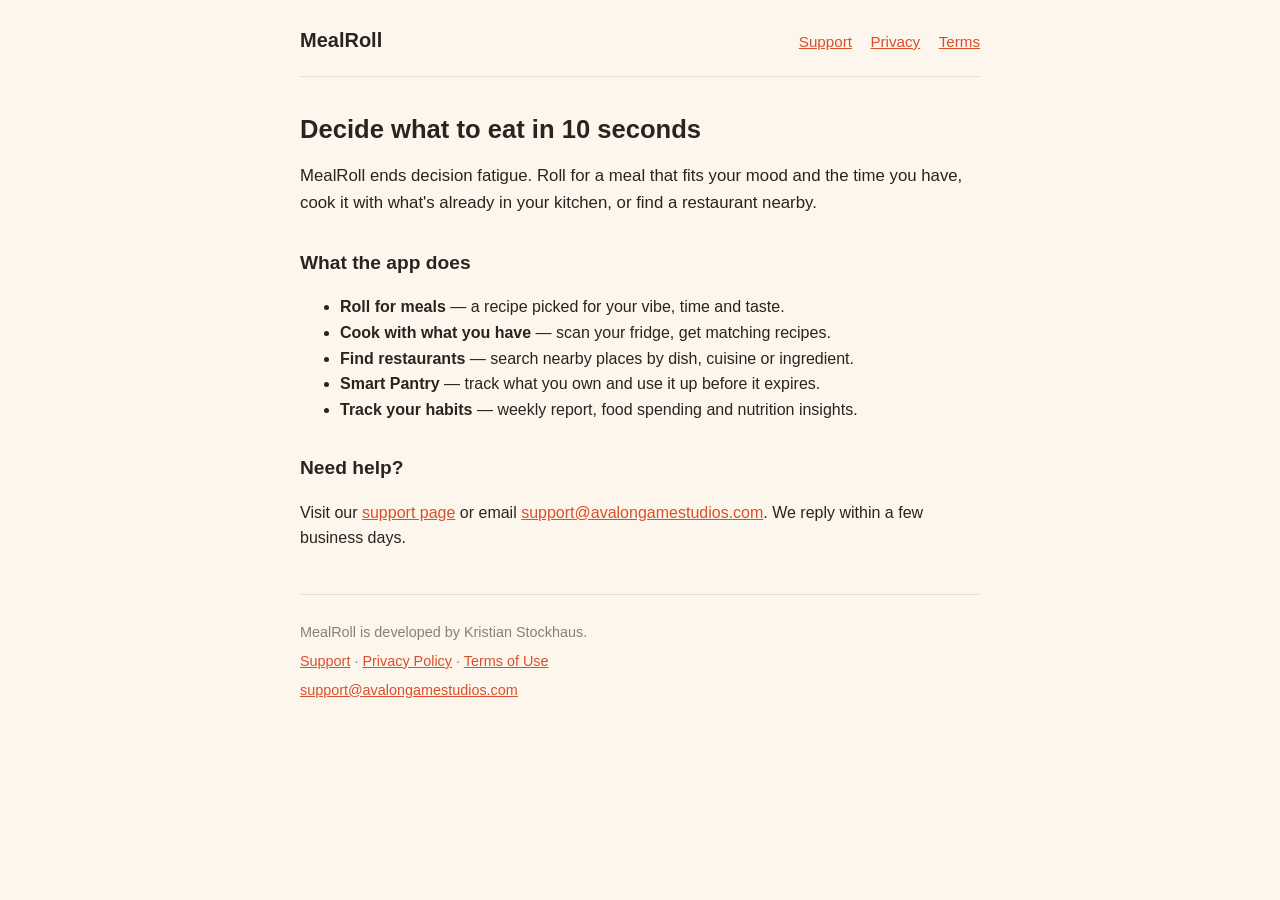
==== index.html @ 285cfb51 "Add MealRoll website: landing, support, privacy, terms" ====
<!DOCTYPE html>
<html lang="en">
<head>
<meta charset="utf-8">
<meta name="viewport" content="width=device-width,initial-scale=1">
<title>MealRoll — Decide what to eat in 10 seconds</title>
<meta name="description" content="MealRoll helps you decide what to cook or eat. Roll for recipes, cook with what you have, find restaurants nearby, and track your habits.">
<link rel="stylesheet" href="style.css">
</head>
<body>
<header class="site">
  <a class="brand" href="index.html">MealRoll</a>
  <nav>
    <a href="support.html">Support</a>
    <a href="privacy.html">Privacy</a>
    <a href="terms.html">Terms</a>
  </nav>
</header>

<main>
  <h1>Decide what to eat in 10&nbsp;seconds</h1>
  <p class="lede">MealRoll ends decision fatigue. Roll for a meal that fits your mood
  and the time you have, cook it with what's already in your kitchen, or find a
  restaurant nearby.</p>

  <h2>What the app does</h2>
  <ul>
    <li><strong>Roll for meals</strong> — a recipe picked for your vibe, time and taste.</li>
    <li><strong>Cook with what you have</strong> — scan your fridge, get matching recipes.</li>
    <li><strong>Find restaurants</strong> — search nearby places by dish, cuisine or ingredient.</li>
    <li><strong>Smart Pantry</strong> — track what you own and use it up before it expires.</li>
    <li><strong>Track your habits</strong> — weekly report, food spending and nutrition insights.</li>
  </ul>

  <h2>Need help?</h2>
  <p>Visit our <a href="support.html">support page</a> or email
  <a href="mailto:support@avalongamestudios.com">support@avalongamestudios.com</a>.
  We reply within a few business days.</p>
</main>

<footer class="site">
  <p>MealRoll is developed by Kristian Stockhaus.</p>
  <p><a href="support.html">Support</a> · <a href="privacy.html">Privacy Policy</a> · <a href="terms.html">Terms of Use</a></p>
  <p><a href="mailto:support@avalongamestudios.com">support@avalongamestudios.com</a></p>
</footer>
</body>
</html>
---- style.css ----
:root {
  --cream: #fdf6ec;
  --ink: #2b2320;
  --muted: #8a7f74;
  --rule: #e8ddcf;
  --accent: #d94f2b;
}

* { box-sizing: border-box; }

body {
  font-family: -apple-system, BlinkMacSystemFont, 'Segoe UI', Roboto, sans-serif;
  max-width: 720px;
  margin: 0 auto;
  padding: 0 20px 60px;
  line-height: 1.6;
  color: var(--ink);
  background: var(--cream);
}

a { color: var(--accent); }

header.site {
  display: flex;
  flex-wrap: wrap;
  gap: 12px;
  align-items: baseline;
  justify-content: space-between;
  padding: 24px 0 20px;
  border-bottom: 1px solid var(--rule);
}

header.site .brand {
  font-size: 1.25em;
  font-weight: 700;
  text-decoration: none;
  color: var(--ink);
}

header.site nav a {
  margin-left: 14px;
  font-size: .95em;
}

h1 { font-size: 1.6em; line-height: 1.3; margin-top: 1.4em; }
h2 { font-size: 1.2em; margin-top: 1.6em; }
h3 { font-size: 1.05em; margin-top: 1.3em; }

.lede { font-size: 1.05em; }

hr { border: none; border-top: 1px solid var(--rule); margin: 1.6em 0; }

.langs { font-size: .85em; color: var(--muted); margin: 1.2em 0 1.5em; }
.langs a { margin-right: 8px; }

.updated { color: var(--muted); font-size: .9em; }

table {
  width: 100%;
  border-collapse: collapse;
  margin: 1em 0;
  font-size: .95em;
}

th, td {
  text-align: left;
  padding: 8px 10px;
  border-bottom: 1px solid var(--rule);
  vertical-align: top;
}

th { font-weight: 600; }

.card {
  background: #fffaf2;
  border: 1px solid var(--rule);
  border-radius: 12px;
  padding: 4px 18px 18px;
  margin: 1.4em 0;
}

footer.site {
  margin-top: 3em;
  padding-top: 20px;
  border-top: 1px solid var(--rule);
  color: var(--muted);
  font-size: .9em;
}

footer.site p { margin: .4em 0; }
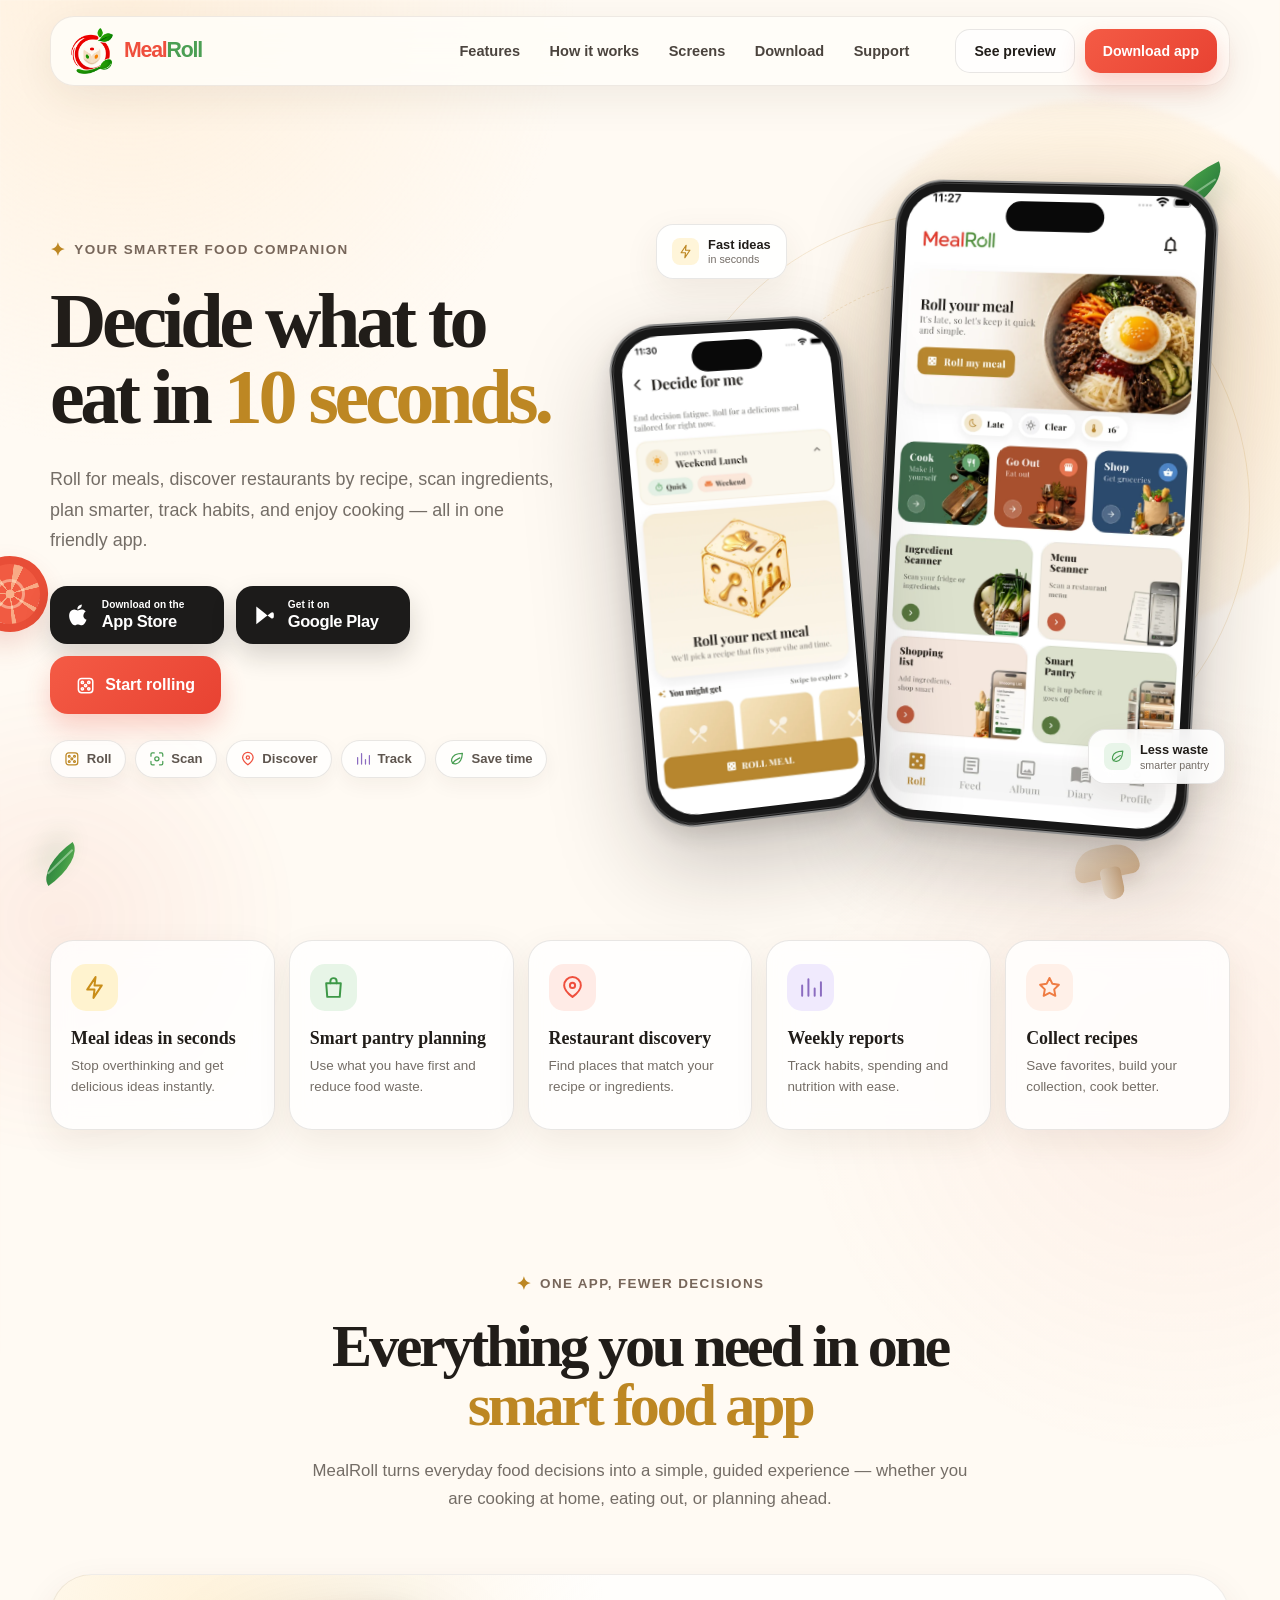
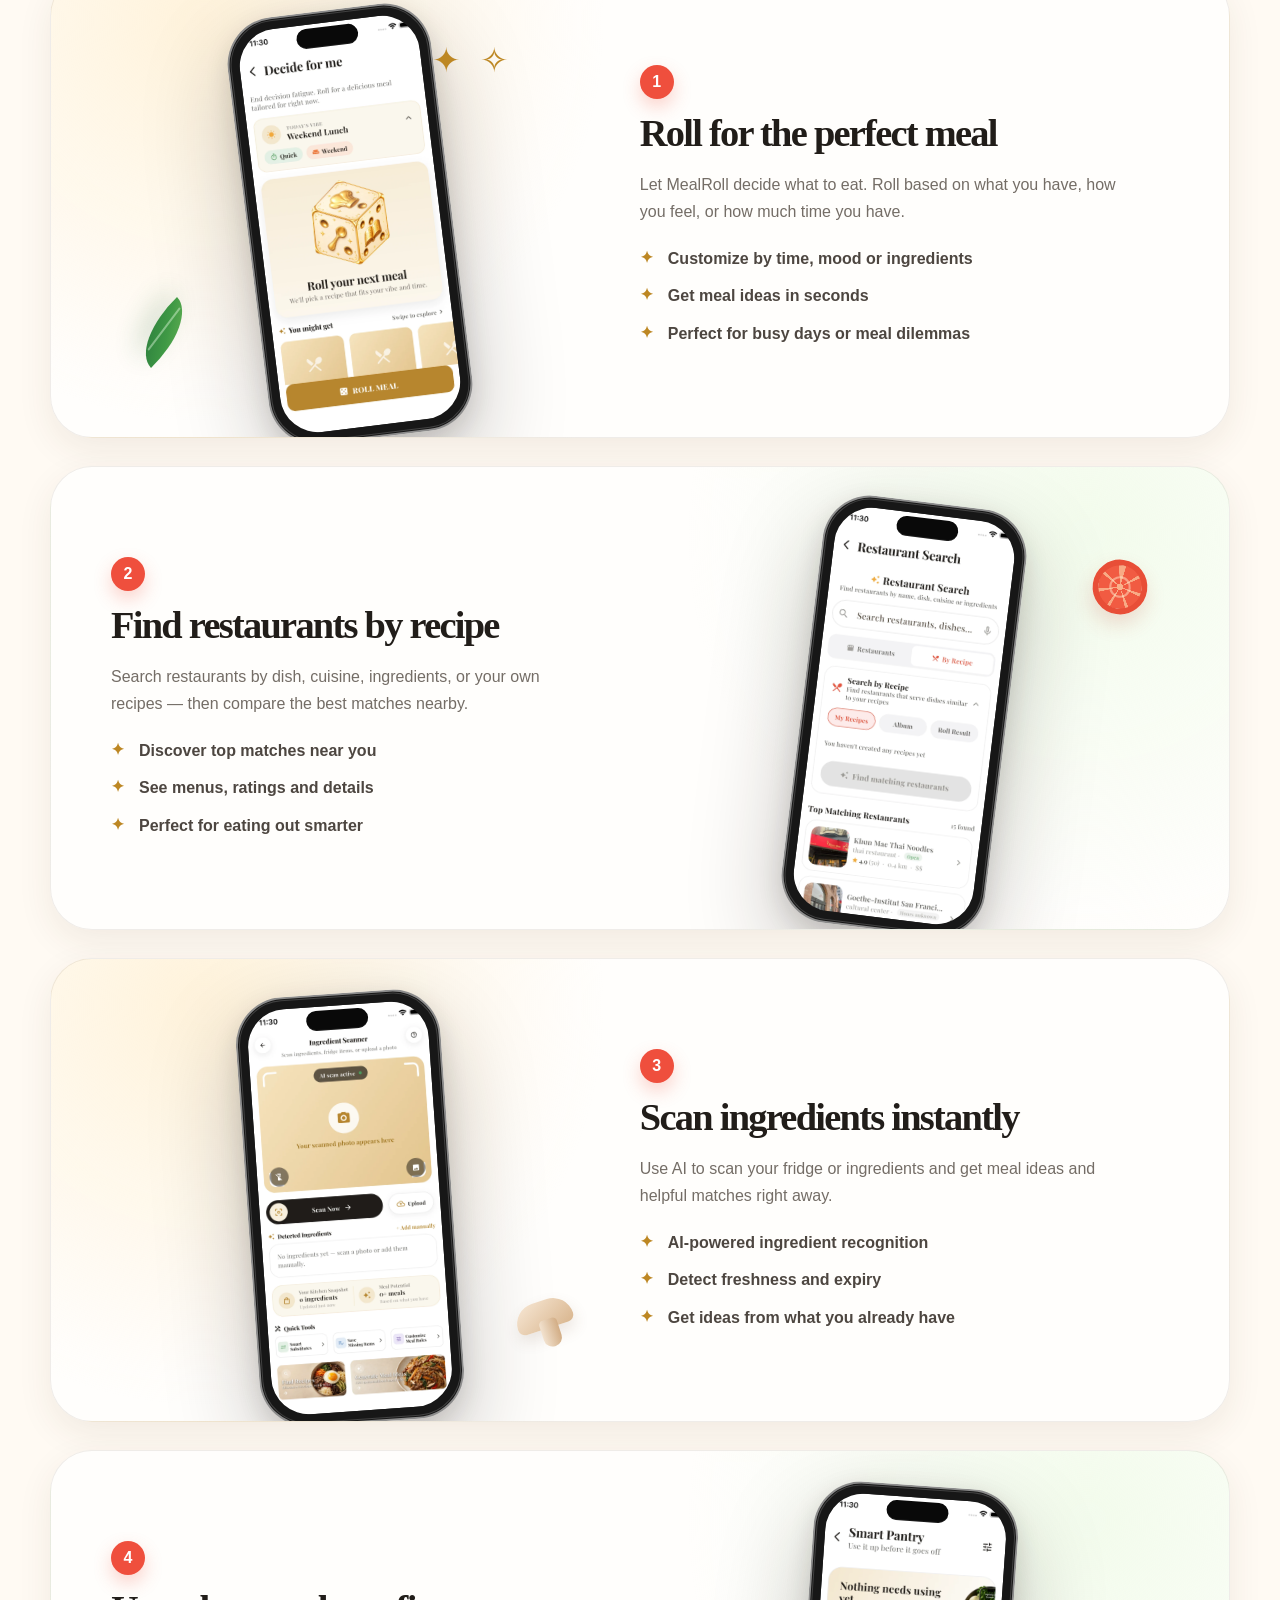
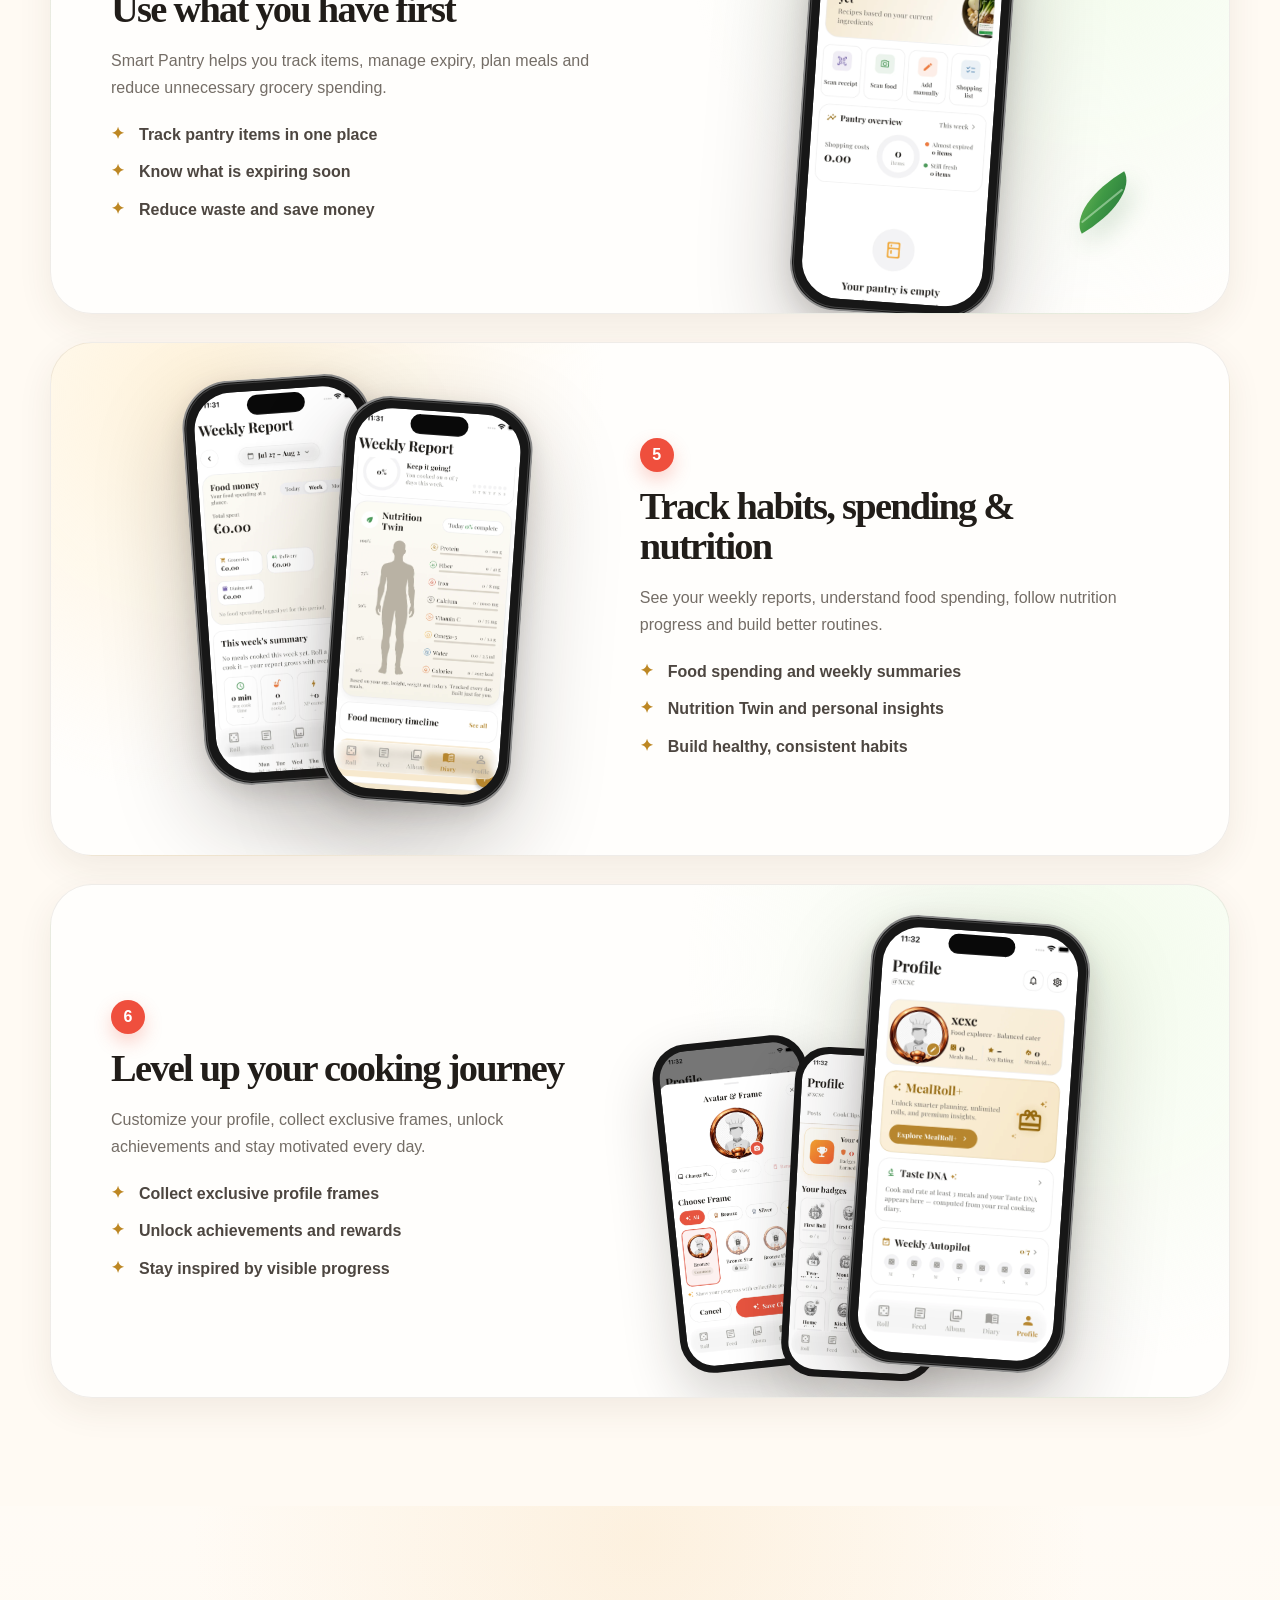
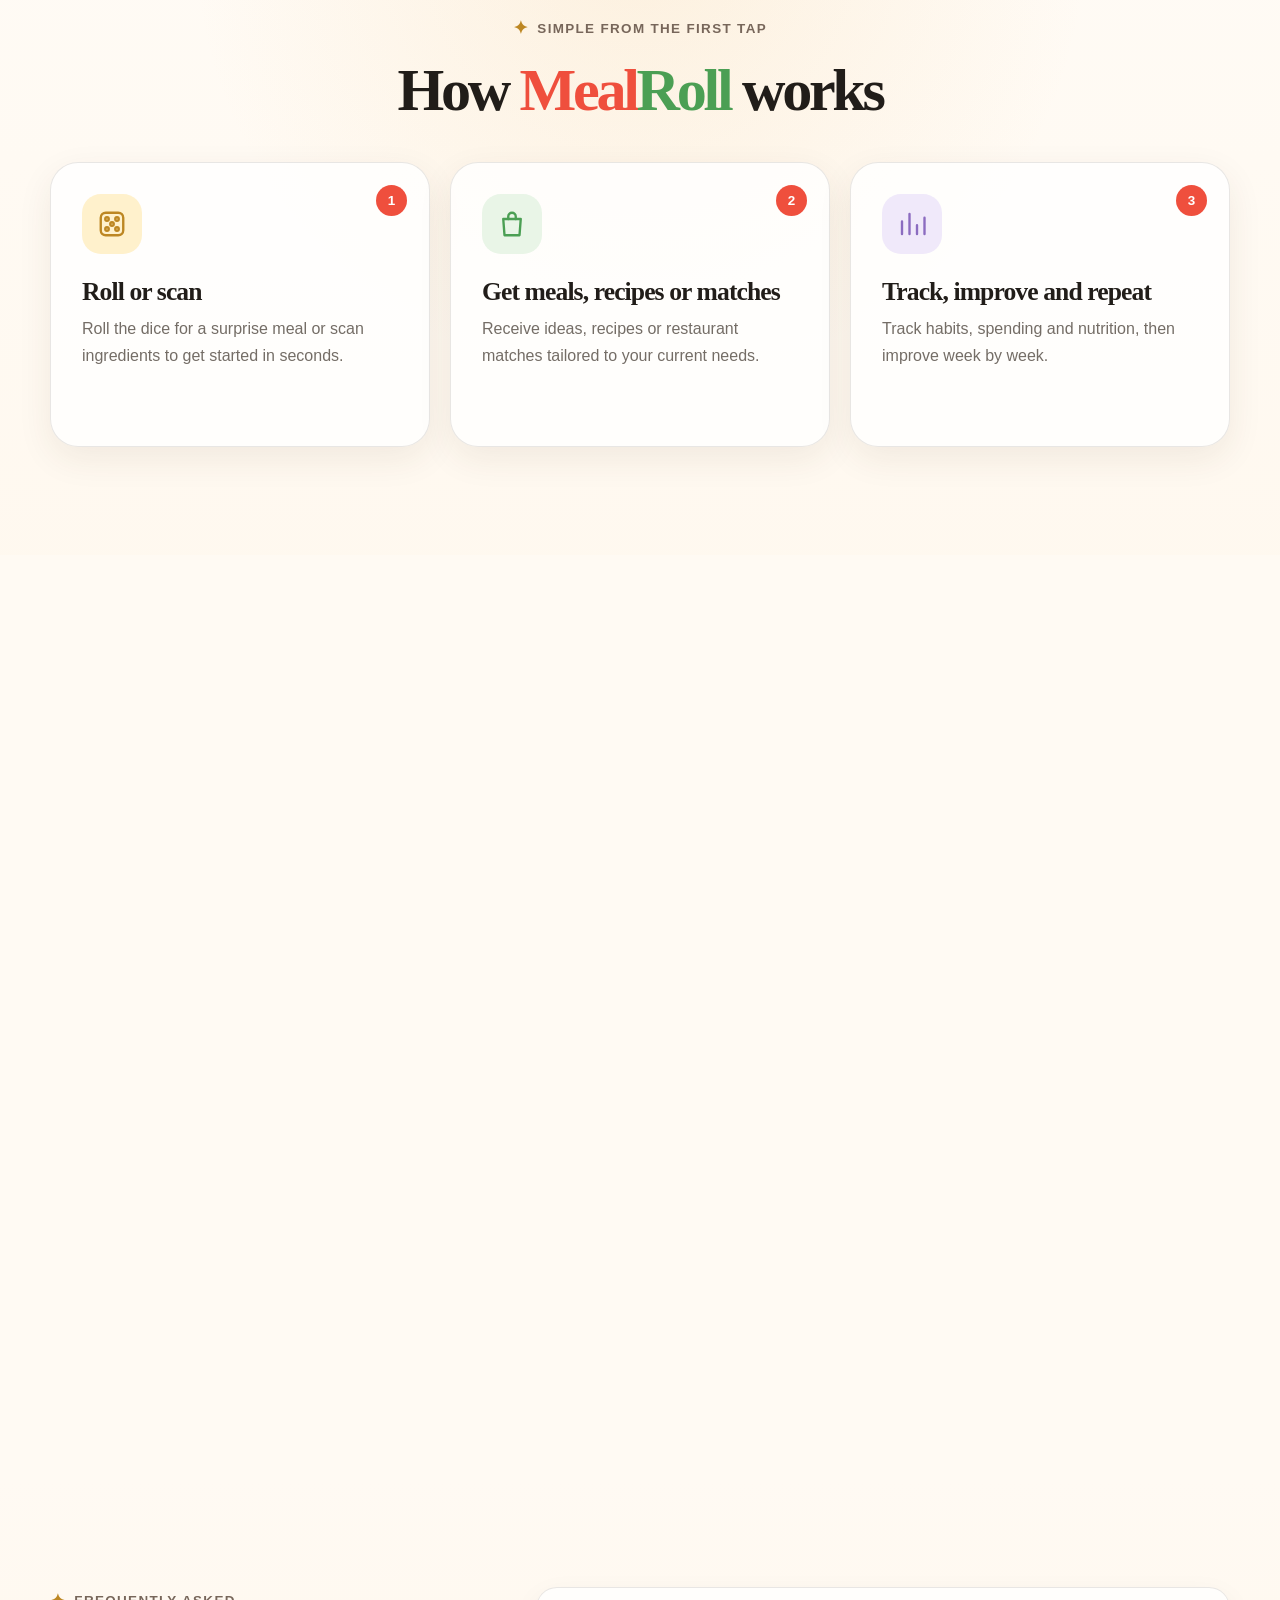
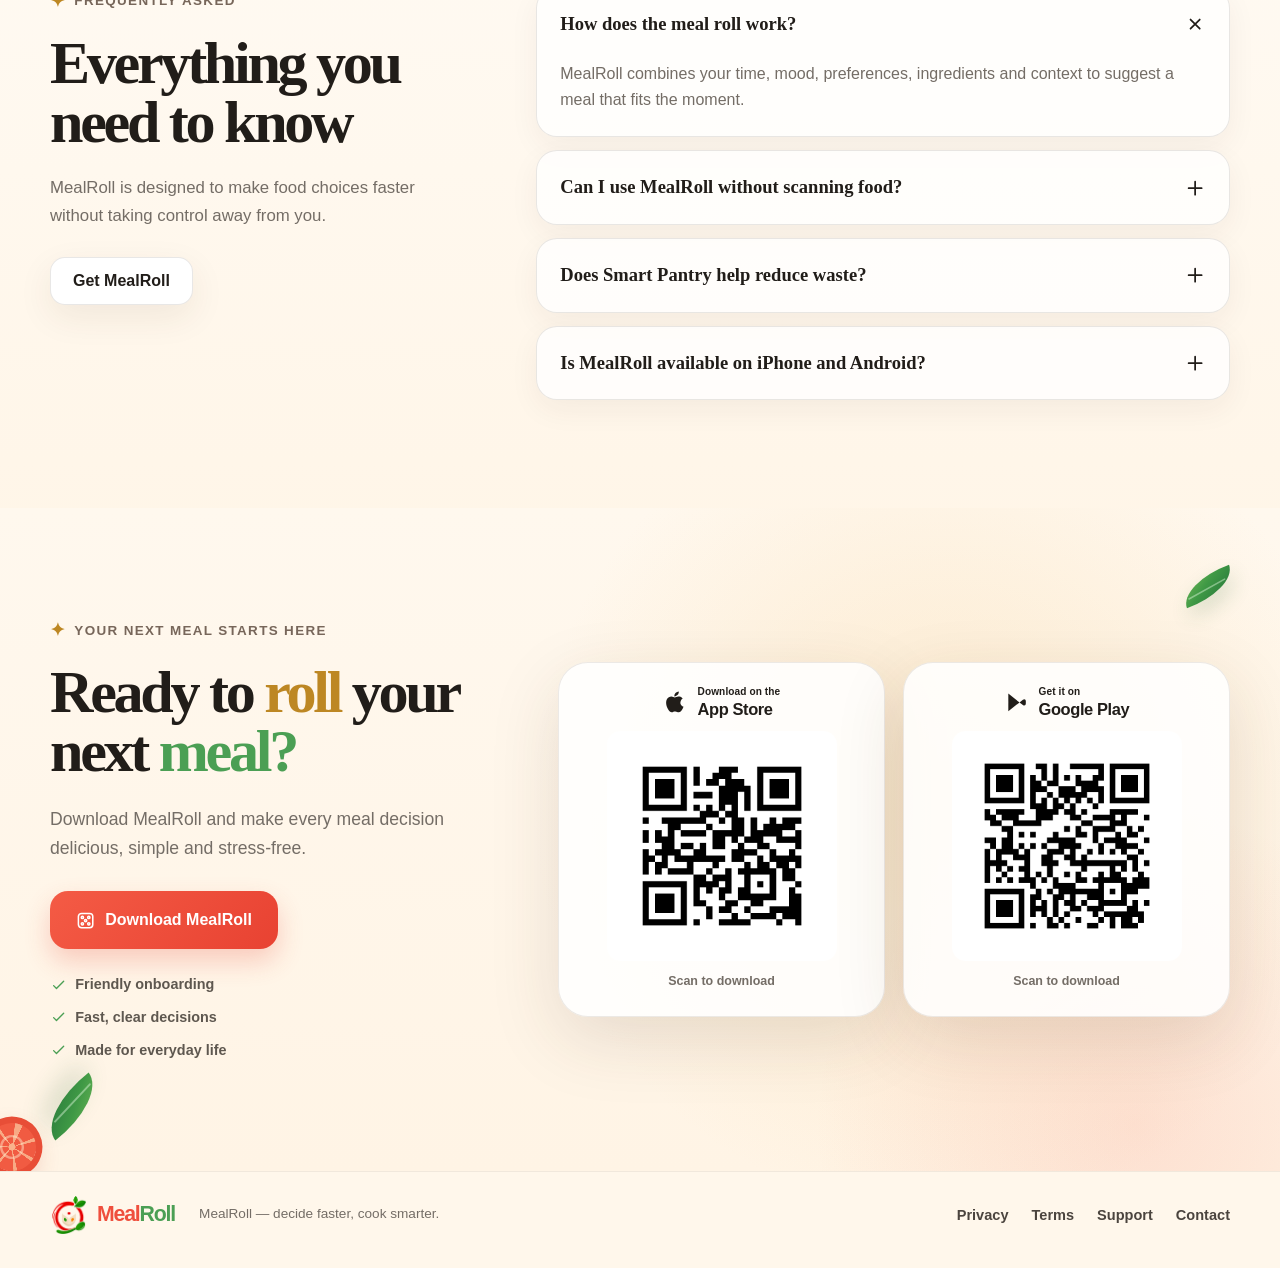
==== commit e72cc387: "Replace placeholder site with MealRoll landing page + support/privacy/terms" ====
--- a/index.html
+++ b/index.html
@@ -1,47 +1,470 @@
-<!DOCTYPE html>
+<!doctype html>
 <html lang="en">
 <head>
-<meta charset="utf-8">
-<meta name="viewport" content="width=device-width,initial-scale=1">
-<title>MealRoll — Decide what to eat in 10 seconds</title>
-<meta name="description" content="MealRoll helps you decide what to cook or eat. Roll for recipes, cook with what you have, find restaurants nearby, and track your habits.">
-<link rel="stylesheet" href="style.css">
+  <meta charset="utf-8" />
+  <meta name="viewport" content="width=device-width, initial-scale=1" />
+  <meta name="theme-color" content="#fffaf3" />
+  <meta name="description" content="MealRoll helps you decide what to eat, scan ingredients, discover restaurants by recipe, manage your pantry and build better cooking habits." />
+  <meta property="og:title" content="MealRoll — Decide what to eat in 10 seconds" />
+  <meta property="og:description" content="Roll, scan, discover, plan and track — all in one smart food app." />
+  <meta property="og:type" content="website" />
+  <meta property="og:image" content="assets/screens/home.webp" />
+  <title>MealRoll — Decide what to eat in 10 seconds</title>
+  <link rel="icon" href="favicon.png" />
+  <link rel="stylesheet" href="css/styles.css" />
+  <script src="js/config.js" defer></script>
+  <script src="js/main.js" defer></script>
 </head>
 <body>
-<header class="site">
-  <a class="brand" href="index.html">MealRoll</a>
-  <nav>
-    <a href="support.html">Support</a>
-    <a href="privacy.html">Privacy</a>
-    <a href="terms.html">Terms</a>
-  </nav>
-</header>
-
-<main>
-  <h1>Decide what to eat in 10&nbsp;seconds</h1>
-  <p class="lede">MealRoll ends decision fatigue. Roll for a meal that fits your mood
-  and the time you have, cook it with what's already in your kitchen, or find a
-  restaurant nearby.</p>
-
-  <h2>What the app does</h2>
-  <ul>
-    <li><strong>Roll for meals</strong> — a recipe picked for your vibe, time and taste.</li>
-    <li><strong>Cook with what you have</strong> — scan your fridge, get matching recipes.</li>
-    <li><strong>Find restaurants</strong> — search nearby places by dish, cuisine or ingredient.</li>
-    <li><strong>Smart Pantry</strong> — track what you own and use it up before it expires.</li>
-    <li><strong>Track your habits</strong> — weekly report, food spending and nutrition insights.</li>
-  </ul>
-
-  <h2>Need help?</h2>
-  <p>Visit our <a href="support.html">support page</a> or email
-  <a href="mailto:support@avalongamestudios.com">support@avalongamestudios.com</a>.
-  We reply within a few business days.</p>
-</main>
-
-<footer class="site">
-  <p>MealRoll is developed by Kristian Stockhaus.</p>
-  <p><a href="support.html">Support</a> · <a href="privacy.html">Privacy Policy</a> · <a href="terms.html">Terms of Use</a></p>
-  <p><a href="mailto:support@avalongamestudios.com">support@avalongamestudios.com</a></p>
-</footer>
+  <svg class="svg-sprite" aria-hidden="true" focusable="false">
+    <symbol id="i-arrow" viewBox="0 0 24 24"><path d="M5 12h14M13 6l6 6-6 6"/></symbol>
+    <symbol id="i-apple" viewBox="0 0 24 24"><path d="M16.8 12.4c0-2.7 2.2-4 2.3-4.1-1.2-1.8-3.1-2-3.8-2-1.6-.2-3.1.9-3.9.9-.8 0-2-.9-3.3-.9-1.7 0-3.3 1-4.2 2.5-1.8 3.1-.5 7.7 1.3 10.2.9 1.2 1.9 2.6 3.3 2.5 1.3-.1 1.8-.8 3.4-.8s2 .8 3.4.8c1.4 0 2.3-1.3 3.1-2.5 1-1.4 1.4-2.8 1.4-2.9-.1 0-3-.9-3-3.7Z"/><path d="M14.2 4.7c.7-.9 1.2-2.1 1.1-3.3-1.1.1-2.4.7-3.2 1.6-.7.8-1.3 2-1.1 3.2 1.2.1 2.4-.6 3.2-1.5Z"/></symbol>
+    <symbol id="i-play" viewBox="0 0 24 24"><path d="M4.2 3.5 15 12 4.2 20.5V3.5Z"/><path d="m15 12 3.3-2.5c1.5-1.1 2.8-.3 2.8 1.4v2.2c0 1.7-1.3 2.5-2.8 1.4L15 12Z"/></symbol>
+    <symbol id="i-dice" viewBox="0 0 24 24"><rect x="3" y="3" width="18" height="18" rx="4"/><circle cx="8" cy="8" r="1.4"/><circle cx="16" cy="8" r="1.4"/><circle cx="12" cy="12" r="1.4"/><circle cx="8" cy="16" r="1.4"/><circle cx="16" cy="16" r="1.4"/></symbol>
+    <symbol id="i-scan" viewBox="0 0 24 24"><path d="M8 3H5a2 2 0 0 0-2 2v3M16 3h3a2 2 0 0 1 2 2v3M8 21H5a2 2 0 0 1-2-2v-3M16 21h3a2 2 0 0 0 2-2v-3"/><circle cx="12" cy="12" r="3.2"/></symbol>
+    <symbol id="i-pin" viewBox="0 0 24 24"><path d="M20 10c0 5-8 11-8 11S4 15 4 10a8 8 0 1 1 16 0Z"/><circle cx="12" cy="10" r="2.5"/></symbol>
+    <symbol id="i-chart" viewBox="0 0 24 24"><path d="M4 20V10M10 20V4M16 20v-7M22 20V7"/></symbol>
+    <symbol id="i-leaf" viewBox="0 0 24 24"><path d="M20.5 3.5C12 3.6 5.8 6.7 4.2 12.1c-1.4 4.7 2 8.2 6.3 7.6 5.7-.8 9.3-7.6 10-16.2Z"/><path d="M5.2 18.8c2.4-3.2 6.2-6 11.3-8.3"/></symbol>
+    <symbol id="i-bolt" viewBox="0 0 24 24"><path d="m13 2-8 12h7l-1 8 8-12h-7l1-8Z"/></symbol>
+    <symbol id="i-bag" viewBox="0 0 24 24"><path d="M5 8h14l-1 13H6L5 8Z"/><path d="M9 8V6a3 3 0 0 1 6 0v2"/></symbol>
+    <symbol id="i-star" viewBox="0 0 24 24"><path d="m12 2.8 2.8 5.7 6.2.9-4.5 4.4 1.1 6.2-5.6-2.9L6.4 20l1.1-6.2L3 9.4l6.2-.9L12 2.8Z"/></symbol>
+    <symbol id="i-camera" viewBox="0 0 24 24"><path d="M4 7h4l1.4-2h5.2L16 7h4v13H4V7Z"/><circle cx="12" cy="13" r="4"/></symbol>
+    <symbol id="i-clock" viewBox="0 0 24 24"><circle cx="12" cy="12" r="9"/><path d="M12 7v5l3 2"/></symbol>
+    <symbol id="i-check" viewBox="0 0 24 24"><path d="m5 12 4 4L19 6"/></symbol>
+    <symbol id="i-book" viewBox="0 0 24 24"><path d="M4 4h6a3 3 0 0 1 3 3v13a3 3 0 0 0-3-3H4V4ZM20 4h-6a3 3 0 0 0-3 3v13a3 3 0 0 1 3-3h6V4Z"/></symbol>
+    <symbol id="i-user" viewBox="0 0 24 24"><circle cx="12" cy="8" r="4"/><path d="M4 21a8 8 0 0 1 16 0"/></symbol>
+    <symbol id="i-chevron" viewBox="0 0 24 24"><path d="m9 6 6 6-6 6"/></symbol>
+    <symbol id="i-menu" viewBox="0 0 24 24"><path d="M4 7h16M4 12h16M4 17h16"/></symbol>
+    <symbol id="i-close" viewBox="0 0 24 24"><path d="m6 6 12 12M18 6 6 18"/></symbol>
+    <symbol id="i-plus" viewBox="0 0 24 24"><path d="M12 5v14M5 12h14"/></symbol>
+  </svg>
+
+  <header class="site-header" data-header>
+    <div class="container nav-shell">
+      <a class="brand" href="#top" aria-label="MealRoll home">
+        <img src="assets/brand/mealroll-mark.png" alt="" width="46" height="46" />
+        <span class="brand-name"><span>Meal</span><span>Roll</span></span>
+      </a>
+
+      <nav class="desktop-nav" aria-label="Primary navigation">
+        <a href="#features">Features</a>
+        <a href="#how">How it works</a>
+        <a href="#screens">Screens</a>
+        <a href="#download">Download</a>
+        <a href="support.html">Support</a>
+      </nav>
+
+      <div class="nav-actions">
+        <a class="button button-ghost button-sm" href="#screens">See preview</a>
+        <a class="button button-primary button-sm store-link" data-store="smart" href="#download">Download app</a>
+      </div>
+
+      <button class="menu-button" type="button" aria-label="Open menu" aria-expanded="false" data-menu-button>
+        <svg class="icon"><use href="#i-menu"/></svg>
+      </button>
+    </div>
+
+    <div class="mobile-panel" data-mobile-panel>
+      <nav aria-label="Mobile navigation">
+        <a href="#features">Features</a>
+        <a href="#how">How it works</a>
+        <a href="#screens">Screens</a>
+        <a href="#download">Download</a>
+        <a href="#faq">FAQ</a>
+      </nav>
+      <a class="button button-primary store-link" data-store="smart" href="#download">Download app</a>
+    </div>
+  </header>
+
+  <main id="top">
+    <section class="hero section-pad">
+      <div class="hero-glow hero-glow-one"></div>
+      <div class="hero-glow hero-glow-two"></div>
+      <div class="food-decor leaf leaf-a"></div>
+      <div class="food-decor leaf leaf-b"></div>
+      <div class="food-decor tomato tomato-a"></div>
+      <div class="food-decor mushroom mushroom-a"><span></span></div>
+
+      <div class="container hero-grid">
+        <div class="hero-copy reveal">
+          <div class="eyebrow"><span class="sparkle">✦</span> Your smarter food companion</div>
+          <h1>Decide what to eat in <em>10 seconds.</em></h1>
+          <p class="hero-lead">Roll for meals, discover restaurants by recipe, scan ingredients, plan smarter, track habits, and enjoy cooking — all in one friendly app.</p>
+
+          <div class="hero-actions">
+            <a class="store-badge store-link" data-store="appStore" href="https://apps.apple.com/" target="_blank" rel="noopener">
+              <svg class="store-icon"><use href="#i-apple"/></svg>
+              <span><small>Download on the</small><strong>App Store</strong></span>
+            </a>
+            <a class="store-badge store-link" data-store="googlePlay" href="https://play.google.com/store/apps/" target="_blank" rel="noopener">
+              <svg class="store-icon"><use href="#i-play"/></svg>
+              <span><small>Get it on</small><strong>Google Play</strong></span>
+            </a>
+            <a class="button button-primary button-large" href="#features">
+              <svg class="icon"><use href="#i-dice"/></svg>
+              Start rolling
+            </a>
+          </div>
+
+          <div class="feature-chips" aria-label="Key capabilities">
+            <span><svg class="icon"><use href="#i-dice"/></svg>Roll</span>
+            <span><svg class="icon"><use href="#i-scan"/></svg>Scan</span>
+            <span><svg class="icon"><use href="#i-pin"/></svg>Discover</span>
+            <span><svg class="icon"><use href="#i-chart"/></svg>Track</span>
+            <span><svg class="icon"><use href="#i-leaf"/></svg>Save time</span>
+          </div>
+        </div>
+
+        <div class="hero-visual reveal reveal-delay">
+          <div class="hero-orbit orbit-one"></div>
+          <div class="hero-orbit orbit-two"></div>
+          <div class="phone phone-large phone-home">
+            <div class="phone-island"></div>
+            <img src="assets/screens/home.webp" alt="MealRoll home screen showing meal roll, cooking, restaurant and shopping options" />
+          </div>
+          <div class="phone phone-small phone-roll">
+            <div class="phone-island"></div>
+            <img src="assets/screens/roll.webp" alt="MealRoll decide for me screen" />
+          </div>
+          <div class="floating-note floating-note-one"><svg class="icon"><use href="#i-bolt"/></svg><strong>Fast ideas</strong><span>in seconds</span></div>
+          <div class="floating-note floating-note-two"><svg class="icon"><use href="#i-leaf"/></svg><strong>Less waste</strong><span>smarter pantry</span></div>
+        </div>
+      </div>
+    </section>
+
+    <section class="benefit-strip">
+      <div class="container benefit-grid">
+        <article class="benefit-card reveal">
+          <span class="benefit-icon icon-yellow"><svg class="icon"><use href="#i-bolt"/></svg></span>
+          <h3>Meal ideas in seconds</h3>
+          <p>Stop overthinking and get delicious ideas instantly.</p>
+        </article>
+        <article class="benefit-card reveal">
+          <span class="benefit-icon icon-green"><svg class="icon"><use href="#i-bag"/></svg></span>
+          <h3>Smart pantry planning</h3>
+          <p>Use what you have first and reduce food waste.</p>
+        </article>
+        <article class="benefit-card reveal">
+          <span class="benefit-icon icon-red"><svg class="icon"><use href="#i-pin"/></svg></span>
+          <h3>Restaurant discovery</h3>
+          <p>Find places that match your recipe or ingredients.</p>
+        </article>
+        <article class="benefit-card reveal">
+          <span class="benefit-icon icon-purple"><svg class="icon"><use href="#i-chart"/></svg></span>
+          <h3>Weekly reports</h3>
+          <p>Track habits, spending and nutrition with ease.</p>
+        </article>
+        <article class="benefit-card reveal">
+          <span class="benefit-icon icon-orange"><svg class="icon"><use href="#i-star"/></svg></span>
+          <h3>Collect recipes</h3>
+          <p>Save favorites, build your collection, cook better.</p>
+        </article>
+      </div>
+    </section>
+
+    <section class="features section-pad" id="features">
+      <div class="container">
+        <div class="section-heading reveal">
+          <span class="eyebrow"><span class="sparkle">✦</span> One app, fewer decisions</span>
+          <h2>Everything you need in one <em>smart food app</em></h2>
+          <p>MealRoll turns everyday food decisions into a simple, guided experience — whether you are cooking at home, eating out, or planning ahead.</p>
+        </div>
+
+        <div class="feature-stack">
+          <article class="feature-panel feature-panel-right reveal">
+            <div class="feature-visual feature-visual-left">
+              <div class="phone phone-feature tilt-left">
+                <div class="phone-island"></div>
+                <img src="assets/screens/roll.webp" alt="Decide for me screen with a meal rolling dice" loading="lazy" />
+              </div>
+              <div class="decor-sparkles">✦ ✧</div>
+              <div class="food-decor leaf leaf-panel-one"></div>
+            </div>
+            <div class="feature-copy">
+              <div class="feature-number">1</div>
+              <h3>Roll for the perfect meal</h3>
+              <p>Let MealRoll decide what to eat. Roll based on what you have, how you feel, or how much time you have.</p>
+              <ul class="check-list">
+                <li>Customize by time, mood or ingredients</li>
+                <li>Get meal ideas in seconds</li>
+                <li>Perfect for busy days or meal dilemmas</li>
+              </ul>
+            </div>
+          </article>
+
+          <article class="feature-panel feature-panel-left reveal">
+            <div class="feature-copy">
+              <div class="feature-number">2</div>
+              <h3>Find restaurants by recipe</h3>
+              <p>Search restaurants by dish, cuisine, ingredients, or your own recipes — then compare the best matches nearby.</p>
+              <ul class="check-list">
+                <li>Discover top matches near you</li>
+                <li>See menus, ratings and details</li>
+                <li>Perfect for eating out smarter</li>
+              </ul>
+            </div>
+            <div class="feature-visual feature-visual-right">
+              <div class="phone phone-feature tilt-right">
+                <div class="phone-island"></div>
+                <img src="assets/screens/restaurant.webp" alt="Restaurant search by recipe screen" loading="lazy" />
+              </div>
+              <div class="food-decor tomato tomato-panel"></div>
+            </div>
+          </article>
+
+          <article class="feature-panel feature-panel-right reveal">
+            <div class="feature-visual feature-visual-left">
+              <div class="phone phone-feature tilt-left-small">
+                <div class="phone-island"></div>
+                <img src="assets/screens/scanner.webp" alt="AI ingredient scanner screen" loading="lazy" />
+              </div>
+              <div class="food-decor mushroom mushroom-panel"><span></span></div>
+            </div>
+            <div class="feature-copy">
+              <div class="feature-number">3</div>
+              <h3>Scan ingredients instantly</h3>
+              <p>Use AI to scan your fridge or ingredients and get meal ideas and helpful matches right away.</p>
+              <ul class="check-list">
+                <li>AI-powered ingredient recognition</li>
+                <li>Detect freshness and expiry</li>
+                <li>Get ideas from what you already have</li>
+              </ul>
+            </div>
+          </article>
+
+          <article class="feature-panel feature-panel-left reveal">
+            <div class="feature-copy">
+              <div class="feature-number">4</div>
+              <h3>Use what you have first</h3>
+              <p>Smart Pantry helps you track items, manage expiry, plan meals and reduce unnecessary grocery spending.</p>
+              <ul class="check-list">
+                <li>Track pantry items in one place</li>
+                <li>Know what is expiring soon</li>
+                <li>Reduce waste and save money</li>
+              </ul>
+            </div>
+            <div class="feature-visual feature-visual-right">
+              <div class="phone phone-feature tilt-right-small">
+                <div class="phone-island"></div>
+                <img src="assets/screens/pantry.webp" alt="Smart Pantry screen" loading="lazy" />
+              </div>
+              <div class="food-decor leaf leaf-panel-two"></div>
+            </div>
+          </article>
+
+          <article class="feature-panel feature-panel-right feature-panel-wide reveal">
+            <div class="feature-visual feature-visual-left feature-duo">
+              <div class="phone phone-feature phone-report tilt-left-small">
+                <div class="phone-island"></div>
+                <img src="assets/screens/report.webp" alt="Weekly food report screen" loading="lazy" />
+              </div>
+              <div class="phone phone-feature phone-nutrition tilt-right-small">
+                <div class="phone-island"></div>
+                <img src="assets/screens/nutrition.webp" alt="Personal nutrition twin screen" loading="lazy" />
+              </div>
+            </div>
+            <div class="feature-copy">
+              <div class="feature-number">5</div>
+              <h3>Track habits, spending &amp; nutrition</h3>
+              <p>See your weekly reports, understand food spending, follow nutrition progress and build better routines.</p>
+              <ul class="check-list">
+                <li>Food spending and weekly summaries</li>
+                <li>Nutrition Twin and personal insights</li>
+                <li>Build healthy, consistent habits</li>
+              </ul>
+            </div>
+          </article>
+
+          <article class="feature-panel feature-panel-left feature-panel-wide reveal">
+            <div class="feature-copy">
+              <div class="feature-number">6</div>
+              <h3>Level up your cooking journey</h3>
+              <p>Customize your profile, collect exclusive frames, unlock achievements and stay motivated every day.</p>
+              <ul class="check-list">
+                <li>Collect exclusive profile frames</li>
+                <li>Unlock achievements and rewards</li>
+                <li>Stay inspired by visible progress</li>
+              </ul>
+            </div>
+            <div class="feature-visual feature-visual-right feature-trio">
+              <div class="phone phone-feature phone-profile tilt-right-small">
+                <div class="phone-island"></div>
+                <img src="assets/screens/profile.webp" alt="MealRoll profile screen" loading="lazy" />
+              </div>
+              <div class="mini-screen mini-screen-one"><img src="assets/screens/avatar.webp" alt="Avatar and frame customization" loading="lazy" /></div>
+              <div class="mini-screen mini-screen-two"><img src="assets/screens/achievements.webp" alt="Cooking achievements and badges" loading="lazy" /></div>
+            </div>
+          </article>
+        </div>
+      </div>
+    </section>
+
+    <section class="how section-pad" id="how">
+      <div class="container">
+        <div class="section-heading compact reveal">
+          <span class="eyebrow"><span class="sparkle">✦</span> Simple from the first tap</span>
+          <h2>How <span class="meal">Meal</span><span class="roll">Roll</span> works</h2>
+        </div>
+        <div class="steps-grid">
+          <article class="step-card reveal">
+            <span class="step-number">1</span>
+            <span class="step-icon"><svg class="icon"><use href="#i-dice"/></svg></span>
+            <h3>Roll or scan</h3>
+            <p>Roll the dice for a surprise meal or scan ingredients to get started in seconds.</p>
+          </article>
+          <article class="step-card reveal">
+            <span class="step-number">2</span>
+            <span class="step-icon step-icon-green"><svg class="icon"><use href="#i-bag"/></svg></span>
+            <h3>Get meals, recipes or matches</h3>
+            <p>Receive ideas, recipes or restaurant matches tailored to your current needs.</p>
+          </article>
+          <article class="step-card reveal">
+            <span class="step-number">3</span>
+            <span class="step-icon step-icon-purple"><svg class="icon"><use href="#i-chart"/></svg></span>
+            <h3>Track, improve and repeat</h3>
+            <p>Track habits, spending and nutrition, then improve week by week.</p>
+          </article>
+        </div>
+      </div>
+    </section>
+
+    <section class="screens section-pad" id="screens">
+      <div class="container">
+        <div class="section-heading compact reveal">
+          <span class="eyebrow"><span class="sparkle">✦</span> Designed to feel effortless</span>
+          <h2>Explore <span class="meal">Meal</span><span class="roll">Roll</span></h2>
+          <p>Swipe through the core experiences that make everyday food choices easier.</p>
+        </div>
+
+        <div class="screen-carousel-wrap reveal">
+          <button class="carousel-button carousel-prev" type="button" aria-label="Previous screens" data-carousel-prev>
+            <svg class="icon carousel-prev-icon"><use href="#i-chevron"/></svg>
+          </button>
+          <div class="screen-carousel" data-carousel>
+            <article class="screen-card screen-gold">
+              <div class="screen-phone"><img src="assets/screens/home.webp" alt="MealRoll home screen" loading="lazy" /></div>
+              <h3>Roll</h3>
+              <p>Your personalized food command center.</p>
+            </article>
+            <article class="screen-card screen-red">
+              <div class="screen-phone"><img src="assets/screens/restaurant.webp" alt="Restaurant Search screen" loading="lazy" /></div>
+              <h3>Restaurant Search</h3>
+              <p>Find restaurants that match a dish or recipe.</p>
+            </article>
+            <article class="screen-card screen-orange">
+              <div class="screen-phone"><img src="assets/screens/scanner.webp" alt="Ingredient Scanner screen" loading="lazy" /></div>
+              <h3>Ingredient Scanner</h3>
+              <p>Turn a fridge photo into useful meal ideas.</p>
+            </article>
+            <article class="screen-card screen-green">
+              <div class="screen-phone"><img src="assets/screens/pantry.webp" alt="Smart Pantry screen" loading="lazy" /></div>
+              <h3>Smart Pantry</h3>
+              <p>Use ingredients before they go to waste.</p>
+            </article>
+            <article class="screen-card screen-purple">
+              <div class="screen-phone"><img src="assets/screens/report.webp" alt="Weekly Report screen" loading="lazy" /></div>
+              <h3>Weekly Report</h3>
+              <p>Understand spending and cooking habits.</p>
+            </article>
+            <article class="screen-card screen-gold">
+              <div class="screen-phone"><img src="assets/screens/profile.webp" alt="MealRoll Profile screen" loading="lazy" /></div>
+              <h3>Profile</h3>
+              <p>See your identity, progress and rewards.</p>
+            </article>
+          </div>
+          <button class="carousel-button carousel-next" type="button" aria-label="Next screens" data-carousel-next>
+            <svg class="icon"><use href="#i-chevron"/></svg>
+          </button>
+        </div>
+      </div>
+    </section>
+
+    <section class="faq section-pad" id="faq">
+      <div class="container faq-grid">
+        <div class="faq-copy reveal">
+          <span class="eyebrow"><span class="sparkle">✦</span> Frequently asked</span>
+          <h2>Everything you need to know</h2>
+          <p>MealRoll is designed to make food choices faster without taking control away from you.</p>
+          <a class="button button-secondary" href="#download">Get MealRoll</a>
+        </div>
+        <div class="faq-list reveal">
+          <details open>
+            <summary>How does the meal roll work?<svg class="icon"><use href="#i-plus"/></svg></summary>
+            <p>MealRoll combines your time, mood, preferences, ingredients and context to suggest a meal that fits the moment.</p>
+          </details>
+          <details>
+            <summary>Can I use MealRoll without scanning food?<svg class="icon"><use href="#i-plus"/></svg></summary>
+            <p>Yes. Scanning is optional. You can roll immediately, add ingredients manually, browse recipes or search restaurants.</p>
+          </details>
+          <details>
+            <summary>Does Smart Pantry help reduce waste?<svg class="icon"><use href="#i-plus"/></svg></summary>
+            <p>Smart Pantry helps you remember what you have, highlight items that need using and plan meals around them first.</p>
+          </details>
+          <details>
+            <summary>Is MealRoll available on iPhone and Android?<svg class="icon"><use href="#i-plus"/></svg></summary>
+            <p>Yes — MealRoll runs on both iPhone and Android. Use the download buttons above to get it from the App Store or Google Play.</p>
+          </details>
+        </div>
+      </div>
+    </section>
+
+    <section class="download section-pad" id="download">
+      <div class="download-glow"></div>
+      <div class="food-decor leaf leaf-download-one"></div>
+      <div class="food-decor leaf leaf-download-two"></div>
+      <div class="food-decor tomato tomato-download"></div>
+      <div class="container download-grid">
+        <div class="download-copy reveal">
+          <span class="eyebrow"><span class="sparkle">✦</span> Your next meal starts here</span>
+          <h2>Ready to <em>roll</em> your next <span>meal?</span></h2>
+          <p>Download MealRoll and make every meal decision delicious, simple and stress-free.</p>
+          <a class="button button-primary button-large store-link" data-store="smart" href="#">
+            <svg class="icon"><use href="#i-dice"/></svg>
+            Download MealRoll
+          </a>
+          <div class="download-trust">
+            <span><svg class="icon"><use href="#i-check"/></svg>Friendly onboarding</span>
+            <span><svg class="icon"><use href="#i-check"/></svg>Fast, clear decisions</span>
+            <span><svg class="icon"><use href="#i-check"/></svg>Made for everyday life</span>
+          </div>
+        </div>
+
+        <div class="qr-grid reveal reveal-delay">
+          <a class="qr-card store-link" data-store="appStore" href="https://apps.apple.com/" target="_blank" rel="noopener">
+            <div class="qr-store-heading">
+              <svg class="store-icon"><use href="#i-apple"/></svg>
+              <span><small>Download on the</small><strong>App Store</strong></span>
+            </div>
+            <img src="assets/qr/appstore.png" alt="QR code for the Apple App Store" width="300" height="300" />
+            <span class="qr-caption">Scan to download</span>
+          </a>
+          <a class="qr-card store-link" data-store="googlePlay" href="https://play.google.com/store/apps/" target="_blank" rel="noopener">
+            <div class="qr-store-heading">
+              <svg class="store-icon"><use href="#i-play"/></svg>
+              <span><small>Get it on</small><strong>Google Play</strong></span>
+            </div>
+            <img src="assets/qr/googleplay.png" alt="QR code for Google Play" width="300" height="300" />
+            <span class="qr-caption">Scan to download</span>
+          </a>
+        </div>
+      </div>
+    </section>
+  </main>
+
+  <footer class="site-footer">
+    <div class="container footer-grid">
+      <a class="brand" href="#top" aria-label="MealRoll home">
+        <img src="assets/brand/mealroll-mark.png" alt="" width="42" height="42" />
+        <span class="brand-name"><span>Meal</span><span>Roll</span></span>
+      </a>
+      <p>MealRoll — decide faster, cook smarter.</p>
+      <nav aria-label="Footer navigation">
+        <a href="privacy.html">Privacy</a>
+        <a href="terms.html">Terms</a>
+        <a href="support.html">Support</a>
+        <a href="mailto:support@avalongamestudios.com">Contact</a>
+      </nav>
+    </div>
+  </footer>
 </body>
 </html>
--- a/css/styles.css
+++ b/css/styles.css
@@ -0,0 +1,1778 @@
+:root {
+  --bg: #fffaf3;
+  --bg-2: #fff6eb;
+  --surface: rgba(255, 255, 255, 0.82);
+  --surface-solid: #fffdf9;
+  --ink: #211d19;
+  --muted: #746d66;
+  --line: rgba(49, 39, 31, 0.11);
+  --red: #ef4f3d;
+  --red-dark: #d93c2d;
+  --green: #4b9f54;
+  --gold: #bd8723;
+  --gold-light: #f7e4b7;
+  --orange: #ef7c43;
+  --purple: #8b6cc0;
+  --blue: #4b7db7;
+  --shadow-sm: 0 12px 35px rgba(73, 50, 30, 0.08);
+  --shadow-md: 0 22px 70px rgba(73, 50, 30, 0.13);
+  --shadow-phone: 0 36px 90px rgba(31, 24, 18, 0.25), 0 8px 25px rgba(31, 24, 18, 0.13);
+  --radius-sm: 16px;
+  --radius: 28px;
+  --radius-lg: 42px;
+  --container: 1180px;
+  --serif: Georgia, "Times New Roman", serif;
+  --sans: Inter, ui-sans-serif, -apple-system, BlinkMacSystemFont, "Segoe UI", sans-serif;
+}
+
+* {
+  box-sizing: border-box;
+}
+
+html {
+  scroll-behavior: smooth;
+}
+
+body {
+  margin: 0;
+  color: var(--ink);
+  background:
+    radial-gradient(circle at 10% 0%, rgba(255, 220, 177, 0.32), transparent 28rem),
+    radial-gradient(circle at 92% 14%, rgba(236, 116, 86, 0.08), transparent 24rem),
+    var(--bg);
+  font-family: var(--sans);
+  font-size: 16px;
+  line-height: 1.65;
+  overflow-x: hidden;
+  -webkit-font-smoothing: antialiased;
+  text-rendering: optimizeLegibility;
+}
+
+body.menu-open {
+  overflow: hidden;
+}
+
+img {
+  display: block;
+  max-width: 100%;
+}
+
+button,
+a {
+  -webkit-tap-highlight-color: transparent;
+}
+
+a {
+  color: inherit;
+  text-decoration: none;
+}
+
+button {
+  font: inherit;
+}
+
+.svg-sprite {
+  position: absolute;
+  width: 0;
+  height: 0;
+  overflow: hidden;
+}
+
+.icon,
+.store-icon {
+  width: 1.2em;
+  height: 1.2em;
+  fill: none;
+  stroke: currentColor;
+  stroke-width: 1.9;
+  stroke-linecap: round;
+  stroke-linejoin: round;
+  flex: 0 0 auto;
+}
+
+.store-icon {
+  width: 1.55rem;
+  height: 1.55rem;
+  fill: currentColor;
+  stroke: none;
+}
+
+.container {
+  width: min(calc(100% - 40px), var(--container));
+  margin-inline: auto;
+}
+
+.section-pad {
+  position: relative;
+  padding: 108px 0;
+}
+
+.site-header {
+  position: sticky;
+  top: 0;
+  z-index: 100;
+  padding: 16px 0 0;
+  transition: padding 220ms ease, background 220ms ease;
+}
+
+.site-header.is-scrolled {
+  padding-top: 8px;
+}
+
+.nav-shell {
+  min-height: 70px;
+  padding: 9px 12px 9px 18px;
+  display: flex;
+  align-items: center;
+  gap: 28px;
+  border: 1px solid rgba(87, 65, 47, 0.1);
+  border-radius: 24px;
+  background: rgba(255, 253, 249, 0.88);
+  box-shadow: 0 12px 42px rgba(68, 47, 30, 0.08);
+  backdrop-filter: blur(18px) saturate(140%);
+  -webkit-backdrop-filter: blur(18px) saturate(140%);
+}
+
+.brand {
+  display: inline-flex;
+  align-items: center;
+  gap: 9px;
+  min-width: max-content;
+}
+
+.brand img {
+  width: 46px;
+  height: 46px;
+  object-fit: contain;
+}
+
+.brand-name {
+  display: flex;
+  font-size: 1.33rem;
+  font-weight: 800;
+  letter-spacing: -0.055em;
+}
+
+.brand-name span:first-child,
+.meal {
+  color: var(--red);
+}
+
+.brand-name span:last-child,
+.roll {
+  color: var(--green);
+}
+
+.desktop-nav {
+  display: flex;
+  align-items: center;
+  justify-content: center;
+  gap: clamp(18px, 2.3vw, 34px);
+  margin-left: auto;
+}
+
+.desktop-nav a,
+.site-footer nav a {
+  color: #4b443e;
+  font-size: 0.91rem;
+  font-weight: 700;
+  transition: color 180ms ease;
+}
+
+.desktop-nav a:hover,
+.site-footer nav a:hover {
+  color: var(--red);
+}
+
+.nav-actions {
+  display: flex;
+  gap: 10px;
+  margin-left: 18px;
+}
+
+.button {
+  min-height: 48px;
+  padding: 0 22px;
+  display: inline-flex;
+  align-items: center;
+  justify-content: center;
+  gap: 10px;
+  border: 0;
+  border-radius: 15px;
+  font-weight: 800;
+  line-height: 1;
+  cursor: pointer;
+  transition: transform 180ms ease, box-shadow 180ms ease, background 180ms ease;
+}
+
+.button:hover {
+  transform: translateY(-2px);
+}
+
+.button:focus-visible,
+.menu-button:focus-visible,
+.carousel-button:focus-visible,
+summary:focus-visible {
+  outline: 3px solid rgba(239, 79, 61, 0.3);
+  outline-offset: 3px;
+}
+
+.button-sm {
+  min-height: 44px;
+  padding-inline: 18px;
+  font-size: 0.88rem;
+}
+
+.button-large {
+  min-height: 58px;
+  padding-inline: 26px;
+  border-radius: 18px;
+}
+
+.button-primary {
+  color: white;
+  background: linear-gradient(135deg, #f45b45, #e84232);
+  box-shadow: 0 12px 26px rgba(232, 66, 50, 0.24);
+}
+
+.button-primary:hover {
+  background: linear-gradient(135deg, #fb664e, #dd392b);
+  box-shadow: 0 16px 32px rgba(232, 66, 50, 0.3);
+}
+
+.button-secondary {
+  color: var(--ink);
+  background: white;
+  border: 1px solid var(--line);
+  box-shadow: var(--shadow-sm);
+}
+
+.button-ghost {
+  color: var(--ink);
+  background: rgba(255, 255, 255, 0.72);
+  border: 1px solid var(--line);
+}
+
+.menu-button {
+  display: none;
+  width: 46px;
+  height: 46px;
+  margin-left: auto;
+  align-items: center;
+  justify-content: center;
+  border: 1px solid var(--line);
+  border-radius: 14px;
+  color: var(--ink);
+  background: white;
+  cursor: pointer;
+}
+
+.mobile-panel {
+  display: none;
+}
+
+.hero {
+  min-height: 760px;
+  padding-top: 96px;
+  display: flex;
+  align-items: center;
+  isolation: isolate;
+}
+
+.hero-grid {
+  display: grid;
+  grid-template-columns: minmax(0, 0.9fr) minmax(520px, 1.1fr);
+  align-items: center;
+  gap: 42px;
+}
+
+.hero-copy {
+  position: relative;
+  z-index: 3;
+}
+
+.eyebrow {
+  display: inline-flex;
+  align-items: center;
+  gap: 8px;
+  margin-bottom: 18px;
+  color: #77665a;
+  font-size: 0.84rem;
+  font-weight: 800;
+  letter-spacing: 0.1em;
+  text-transform: uppercase;
+}
+
+.sparkle {
+  color: var(--gold);
+  font-size: 1.1rem;
+}
+
+.hero h1,
+.section-heading h2,
+.faq-copy h2,
+.download-copy h2 {
+  margin: 0;
+  font-family: var(--serif);
+  font-weight: 700;
+  letter-spacing: -0.055em;
+  line-height: 0.98;
+}
+
+.hero h1 {
+  max-width: 610px;
+  font-size: clamp(3.25rem, 6.1vw, 5.9rem);
+}
+
+.hero h1 em,
+.section-heading h2 em,
+.download-copy h2 em {
+  color: var(--gold);
+  font-style: normal;
+}
+
+.hero-lead {
+  max-width: 600px;
+  margin: 28px 0 30px;
+  color: var(--muted);
+  font-size: clamp(1rem, 1.4vw, 1.2rem);
+  line-height: 1.72;
+}
+
+.hero-actions {
+  display: flex;
+  flex-wrap: wrap;
+  gap: 12px;
+}
+
+.store-badge {
+  min-height: 58px;
+  min-width: 174px;
+  padding: 10px 16px;
+  display: inline-flex;
+  align-items: center;
+  gap: 11px;
+  color: white;
+  border-radius: 17px;
+  background: #1c1b1a;
+  box-shadow: 0 12px 26px rgba(24, 22, 20, 0.17);
+  transition: transform 180ms ease, box-shadow 180ms ease;
+}
+
+.store-badge:hover {
+  transform: translateY(-2px);
+  box-shadow: 0 16px 32px rgba(24, 22, 20, 0.23);
+}
+
+.store-badge span,
+.qr-store-heading span {
+  display: grid;
+  line-height: 1.05;
+}
+
+.store-badge small,
+.qr-store-heading small {
+  margin-bottom: 3px;
+  font-size: 0.63rem;
+  font-weight: 600;
+  letter-spacing: 0.01em;
+}
+
+.store-badge strong,
+.qr-store-heading strong {
+  font-size: 1.03rem;
+  letter-spacing: -0.025em;
+}
+
+.feature-chips {
+  margin-top: 26px;
+  display: flex;
+  flex-wrap: wrap;
+  gap: 9px;
+}
+
+.feature-chips span {
+  height: 38px;
+  padding: 0 13px;
+  display: inline-flex;
+  align-items: center;
+  gap: 7px;
+  color: #5e554e;
+  border: 1px solid var(--line);
+  border-radius: 999px;
+  background: rgba(255, 255, 255, 0.72);
+  box-shadow: 0 7px 20px rgba(67, 44, 26, 0.05);
+  font-size: 0.82rem;
+  font-weight: 800;
+}
+
+.feature-chips span:nth-child(1) .icon { color: var(--gold); }
+.feature-chips span:nth-child(2) .icon { color: var(--green); }
+.feature-chips span:nth-child(3) .icon { color: var(--red); }
+.feature-chips span:nth-child(4) .icon { color: var(--purple); }
+.feature-chips span:nth-child(5) .icon { color: var(--green); }
+
+.hero-visual {
+  position: relative;
+  min-height: 650px;
+  z-index: 2;
+}
+
+.hero-orbit {
+  position: absolute;
+  border: 1px solid rgba(201, 144, 52, 0.17);
+  border-radius: 50%;
+}
+
+.orbit-one {
+  width: 590px;
+  height: 590px;
+  top: 30px;
+  right: -20px;
+}
+
+.orbit-two {
+  width: 460px;
+  height: 460px;
+  top: 95px;
+  right: 45px;
+  border-style: dashed;
+}
+
+.phone {
+  position: absolute;
+  padding: 10px;
+  overflow: hidden;
+  border: 2px solid rgba(255, 255, 255, 0.5);
+  border-radius: 48px;
+  background: #171717;
+  box-shadow: var(--shadow-phone);
+  transform-style: preserve-3d;
+}
+
+.phone::after {
+  content: "";
+  position: absolute;
+  inset: 1px;
+  pointer-events: none;
+  border: 1px solid rgba(255, 255, 255, 0.18);
+  border-radius: 45px;
+}
+
+.phone img {
+  width: 100%;
+  height: 100%;
+  object-fit: cover;
+  border-radius: 38px;
+}
+
+.phone-island {
+  position: absolute;
+  z-index: 3;
+  top: 18px;
+  left: 50%;
+  width: 31%;
+  height: 30px;
+  transform: translateX(-50%);
+  border-radius: 999px;
+  background: #090909;
+  box-shadow: inset 0 -1px 0 rgba(255,255,255,.08);
+}
+
+.phone-large {
+  width: 325px;
+  height: 650px;
+  top: 0;
+  right: 28px;
+  transform: perspective(1200px) rotateY(-7deg) rotateZ(3deg);
+}
+
+.phone-small {
+  width: 235px;
+  height: 500px;
+  bottom: 12px;
+  left: 24px;
+  z-index: 4;
+  transform: perspective(1100px) rotateY(8deg) rotateZ(-5deg);
+}
+
+.floating-note {
+  position: absolute;
+  z-index: 6;
+  padding: 12px 15px;
+  display: grid;
+  grid-template-columns: auto auto;
+  align-items: center;
+  gap: 1px 9px;
+  border: 1px solid var(--line);
+  border-radius: 17px;
+  background: rgba(255, 255, 255, 0.9);
+  box-shadow: var(--shadow-sm);
+  backdrop-filter: blur(12px);
+}
+
+.floating-note .icon {
+  grid-row: span 2;
+  width: 27px;
+  height: 27px;
+  padding: 6px;
+  border-radius: 8px;
+}
+
+.floating-note strong {
+  font-size: 0.8rem;
+  line-height: 1.2;
+}
+
+.floating-note span {
+  color: var(--muted);
+  font-size: 0.67rem;
+  line-height: 1.15;
+}
+
+.floating-note-one {
+  top: 42px;
+  left: 52px;
+}
+
+.floating-note-one .icon {
+  color: var(--gold);
+  background: #fff5d9;
+}
+
+.floating-note-two {
+  right: 5px;
+  bottom: 48px;
+}
+
+.floating-note-two .icon {
+  color: var(--green);
+  background: #e8f5e9;
+}
+
+.hero-glow {
+  position: absolute;
+  z-index: -1;
+  border-radius: 50%;
+  filter: blur(3px);
+}
+
+.hero-glow-one {
+  width: 540px;
+  height: 540px;
+  right: -80px;
+  top: 15px;
+  background: radial-gradient(circle, rgba(253, 219, 167, 0.56), rgba(253, 219, 167, 0));
+}
+
+.hero-glow-two {
+  width: 480px;
+  height: 480px;
+  left: -180px;
+  bottom: -220px;
+  background: radial-gradient(circle, rgba(229, 83, 61, 0.08), transparent 70%);
+}
+
+.food-decor {
+  position: absolute;
+  pointer-events: none;
+  z-index: 1;
+}
+
+.leaf {
+  width: 68px;
+  height: 33px;
+  border-radius: 100% 0 100% 0;
+  background: linear-gradient(145deg, #76bc5b 0%, #3f9945 45%, #23713a 100%);
+  box-shadow: 0 12px 25px rgba(37, 105, 52, 0.18);
+}
+
+.leaf::after {
+  content: "";
+  position: absolute;
+  width: 78%;
+  height: 2px;
+  top: 54%;
+  left: 8%;
+  transform: rotate(-9deg);
+  border-radius: 999px;
+  background: rgba(237, 255, 230, 0.42);
+}
+
+.leaf-a {
+  top: 88px;
+  right: 4%;
+  transform: rotate(-25deg);
+}
+
+.leaf-b {
+  width: 45px;
+  height: 22px;
+  left: 3%;
+  bottom: 65px;
+  transform: rotate(145deg);
+}
+
+.tomato {
+  width: 76px;
+  height: 76px;
+  border-radius: 50%;
+  background:
+    radial-gradient(circle at 50% 50%, #f9b28c 0 10%, transparent 11%),
+    conic-gradient(from 0deg, #f8aa85 0 8deg, #f15b42 9deg 49deg, #f8aa85 50deg 58deg, #f15b42 59deg 99deg, #f8aa85 100deg 108deg, #f15b42 109deg 149deg, #f8aa85 150deg 158deg, #f15b42 159deg 199deg, #f8aa85 200deg 208deg, #f15b42 209deg 249deg, #f8aa85 250deg 258deg, #f15b42 259deg 299deg, #f8aa85 300deg 308deg, #f15b42 309deg 349deg, #f8aa85 350deg 360deg);
+  border: 8px solid #e84e37;
+  box-shadow: 0 14px 28px rgba(194, 65, 45, 0.18);
+}
+
+.tomato::after {
+  content: "";
+  position: absolute;
+  inset: 15px;
+  border-radius: 50%;
+  border: 3px solid rgba(255, 235, 205, 0.48);
+}
+
+.tomato-a {
+  left: -28px;
+  top: 470px;
+  transform: rotate(18deg);
+}
+
+.mushroom {
+  width: 86px;
+  height: 63px;
+}
+
+.mushroom::before {
+  content: "";
+  position: absolute;
+  width: 78px;
+  height: 38px;
+  left: 3px;
+  top: 0;
+  border-radius: 55px 55px 19px 19px;
+  background: linear-gradient(150deg, #f7e7d4 0%, #d9b68f 100%);
+  box-shadow: 0 10px 20px rgba(105, 72, 46, 0.13);
+}
+
+.mushroom span {
+  position: absolute;
+  width: 25px;
+  height: 38px;
+  left: 32px;
+  top: 26px;
+  border-radius: 6px 6px 12px 12px;
+  background: linear-gradient(90deg, #f2e2cf, #d2ad85);
+}
+
+.mushroom-a {
+  right: 10%;
+  bottom: 36px;
+  transform: rotate(-12deg) scale(0.84);
+}
+
+.benefit-strip {
+  position: relative;
+  z-index: 8;
+  padding: 0 0 60px;
+}
+
+.benefit-grid {
+  display: grid;
+  grid-template-columns: repeat(5, 1fr);
+  gap: 14px;
+}
+
+.benefit-card {
+  min-height: 190px;
+  padding: 23px 20px;
+  border: 1px solid var(--line);
+  border-radius: 23px;
+  background: rgba(255, 255, 255, 0.78);
+  box-shadow: var(--shadow-sm);
+  backdrop-filter: blur(12px);
+  transition: transform 200ms ease, box-shadow 200ms ease;
+}
+
+.benefit-card:hover {
+  transform: translateY(-6px);
+  box-shadow: var(--shadow-md);
+}
+
+.benefit-icon {
+  width: 47px;
+  height: 47px;
+  display: grid;
+  place-items: center;
+  border-radius: 15px;
+}
+
+.benefit-icon .icon {
+  width: 25px;
+  height: 25px;
+}
+
+.icon-yellow { color: #c98d18; background: #fff3cf; }
+.icon-green { color: #3d9847; background: #e7f5e7; }
+.icon-red { color: var(--red); background: #ffebe6; }
+.icon-purple { color: var(--purple); background: #f0eafd; }
+.icon-orange { color: var(--orange); background: #fff0e8; }
+
+.benefit-card h3 {
+  margin: 18px 0 7px;
+  font-family: var(--serif);
+  font-size: 1.12rem;
+  line-height: 1.1;
+}
+
+.benefit-card p {
+  margin: 0;
+  color: var(--muted);
+  font-size: 0.84rem;
+  line-height: 1.55;
+}
+
+.features {
+  padding-top: 80px;
+}
+
+.section-heading {
+  max-width: 760px;
+  margin: 0 auto 62px;
+  text-align: center;
+}
+
+.section-heading.compact {
+  margin-bottom: 42px;
+}
+
+.section-heading h2,
+.faq-copy h2,
+.download-copy h2 {
+  font-size: clamp(2.55rem, 4.7vw, 4.65rem);
+}
+
+.section-heading p {
+  max-width: 680px;
+  margin: 22px auto 0;
+  color: var(--muted);
+  font-size: 1.05rem;
+}
+
+.feature-stack {
+  display: grid;
+  gap: 28px;
+}
+
+.feature-panel {
+  position: relative;
+  min-height: 440px;
+  display: grid;
+  grid-template-columns: minmax(0, 0.95fr) minmax(0, 1.05fr);
+  align-items: center;
+  gap: 50px;
+  padding: 46px 60px;
+  overflow: hidden;
+  border: 1px solid rgba(83, 58, 39, 0.09);
+  border-radius: var(--radius-lg);
+  background:
+    radial-gradient(circle at 13% 10%, rgba(255, 238, 207, 0.73), transparent 25rem),
+    rgba(255, 255, 255, 0.76);
+  box-shadow: var(--shadow-sm);
+}
+
+.feature-panel:nth-child(even) {
+  background:
+    radial-gradient(circle at 88% 15%, rgba(238, 250, 230, 0.73), transparent 25rem),
+    rgba(255, 255, 255, 0.76);
+}
+
+.feature-panel-wide {
+  min-height: 480px;
+}
+
+.feature-copy {
+  position: relative;
+  z-index: 5;
+  max-width: 505px;
+}
+
+.feature-number {
+  width: 34px;
+  height: 34px;
+  margin-bottom: 15px;
+  display: grid;
+  place-items: center;
+  color: white;
+  border-radius: 50%;
+  background: var(--red);
+  font-weight: 900;
+  box-shadow: 0 8px 18px rgba(239, 79, 61, 0.25);
+}
+
+.feature-copy h3 {
+  margin: 0;
+  font-family: var(--serif);
+  font-size: clamp(2rem, 3vw, 3rem);
+  letter-spacing: -0.045em;
+  line-height: 1.04;
+}
+
+.feature-copy > p {
+  margin: 18px 0;
+  color: var(--muted);
+  font-size: 1rem;
+}
+
+.check-list {
+  margin: 21px 0 0;
+  padding: 0;
+  display: grid;
+  gap: 11px;
+  list-style: none;
+}
+
+.check-list li {
+  position: relative;
+  padding-left: 28px;
+  color: #4d4640;
+  font-weight: 650;
+}
+
+.check-list li::before {
+  content: "✦";
+  position: absolute;
+  left: 0;
+  top: -1px;
+  color: var(--gold);
+}
+
+.feature-visual {
+  position: relative;
+  height: 370px;
+}
+
+.feature-visual-left {
+  order: -1;
+}
+
+.phone-feature {
+  width: 205px;
+  height: 430px;
+  top: -12px;
+  left: 50%;
+  transform-origin: center;
+}
+
+.phone-feature .phone-island {
+  height: 20px;
+  top: 14px;
+}
+
+.tilt-left {
+  transform: translateX(-50%) rotate(-7deg);
+}
+
+.tilt-right {
+  transform: translateX(-50%) rotate(7deg);
+}
+
+.tilt-left-small {
+  transform: translateX(-50%) rotate(-4deg);
+}
+
+.tilt-right-small {
+  transform: translateX(-50%) rotate(4deg);
+}
+
+.decor-sparkles {
+  position: absolute;
+  top: 12px;
+  right: 16%;
+  color: var(--gold);
+  font-size: 2.1rem;
+  letter-spacing: 0.16em;
+}
+
+.leaf-panel-one {
+  left: 4%;
+  bottom: 42px;
+  transform: rotate(136deg);
+}
+
+.tomato-panel {
+  right: 2%;
+  top: 36px;
+  transform: scale(0.72) rotate(8deg);
+}
+
+.mushroom-panel {
+  right: 0;
+  bottom: 20px;
+  transform: rotate(-18deg) scale(0.74);
+}
+
+.leaf-panel-two {
+  right: 6%;
+  bottom: 48px;
+  transform: rotate(-30deg);
+}
+
+.feature-duo {
+  min-height: 420px;
+}
+
+.feature-duo .phone-feature {
+  width: 190px;
+  height: 405px;
+}
+
+.phone-report {
+  left: 37%;
+  z-index: 2;
+}
+
+.phone-nutrition {
+  left: 66%;
+  z-index: 3;
+  top: 10px;
+}
+
+.feature-trio {
+  min-height: 420px;
+}
+
+.phone-profile {
+  width: 220px;
+  height: 450px;
+  left: 62%;
+  z-index: 4;
+}
+
+.mini-screen {
+  position: absolute;
+  width: 155px;
+  height: 330px;
+  padding: 7px;
+  overflow: hidden;
+  border-radius: 34px;
+  background: #171717;
+  box-shadow: 0 24px 55px rgba(31, 24, 18, 0.2);
+}
+
+.mini-screen img {
+  width: 100%;
+  height: 100%;
+  object-fit: cover;
+  border-radius: 28px;
+}
+
+.mini-screen-one {
+  left: 5%;
+  bottom: -18px;
+  z-index: 2;
+  transform: rotate(-6deg);
+}
+
+.mini-screen-two {
+  left: 28%;
+  bottom: -28px;
+  z-index: 3;
+  transform: rotate(3deg);
+}
+
+.how {
+  background:
+    radial-gradient(circle at 50% 5%, rgba(244, 204, 144, 0.22), transparent 28rem),
+    linear-gradient(180deg, rgba(255,255,255,.2), rgba(255,248,238,.75));
+}
+
+.steps-grid {
+  display: grid;
+  grid-template-columns: repeat(3, 1fr);
+  gap: 20px;
+}
+
+.step-card {
+  position: relative;
+  min-height: 285px;
+  padding: 31px;
+  border: 1px solid var(--line);
+  border-radius: 28px;
+  background: rgba(255, 255, 255, 0.8);
+  box-shadow: var(--shadow-sm);
+  transition: transform 200ms ease, box-shadow 200ms ease;
+}
+
+.step-card:hover {
+  transform: translateY(-6px);
+  box-shadow: var(--shadow-md);
+}
+
+.step-number {
+  position: absolute;
+  top: 22px;
+  right: 22px;
+  width: 31px;
+  height: 31px;
+  display: grid;
+  place-items: center;
+  color: white;
+  border-radius: 50%;
+  background: var(--red);
+  font-size: 0.84rem;
+  font-weight: 900;
+}
+
+.step-icon {
+  width: 60px;
+  height: 60px;
+  display: grid;
+  place-items: center;
+  color: var(--gold);
+  border-radius: 19px;
+  background: #fff1cc;
+}
+
+.step-icon .icon {
+  width: 30px;
+  height: 30px;
+}
+
+.step-icon-green {
+  color: var(--green);
+  background: #e9f5e7;
+}
+
+.step-icon-purple {
+  color: var(--purple);
+  background: #f0e9fa;
+}
+
+.step-card h3 {
+  margin: 25px 0 10px;
+  font-family: var(--serif);
+  font-size: 1.6rem;
+  letter-spacing: -0.035em;
+  line-height: 1.05;
+}
+
+.step-card p {
+  margin: 0;
+  color: var(--muted);
+}
+
+.screens {
+  overflow: hidden;
+}
+
+.screen-carousel-wrap {
+  position: relative;
+}
+
+.screen-carousel {
+  display: grid;
+  grid-auto-flow: column;
+  grid-auto-columns: minmax(220px, 1fr);
+  gap: 18px;
+  overflow-x: auto;
+  overscroll-behavior-inline: contain;
+  scroll-snap-type: inline mandatory;
+  scrollbar-width: none;
+  padding: 10px 4px 30px;
+}
+
+.screen-carousel::-webkit-scrollbar {
+  display: none;
+}
+
+.screen-card {
+  scroll-snap-align: start;
+  padding: 18px 16px 20px;
+  border: 1px solid var(--line);
+  border-radius: 28px;
+  background: rgba(255, 255, 255, 0.78);
+  box-shadow: var(--shadow-sm);
+}
+
+.screen-phone {
+  aspect-ratio: 9 / 18.6;
+  padding: 7px;
+  overflow: hidden;
+  border-radius: 30px;
+  background: #1a1a1a;
+  box-shadow: 0 19px 42px rgba(26, 22, 18, 0.17);
+}
+
+.screen-phone img {
+  width: 100%;
+  height: 100%;
+  object-fit: cover;
+  border-radius: 24px;
+}
+
+.screen-card h3 {
+  display: inline-flex;
+  margin: 17px 0 7px;
+  padding: 7px 12px;
+  color: white;
+  border-radius: 999px;
+  font-size: 0.85rem;
+}
+
+.screen-card p {
+  margin: 0;
+  color: var(--muted);
+  font-size: 0.85rem;
+}
+
+.screen-gold h3 { background: var(--gold); }
+.screen-red h3 { background: var(--red); }
+.screen-orange h3 { background: var(--orange); }
+.screen-green h3 { background: var(--green); }
+.screen-purple h3 { background: var(--purple); }
+
+.carousel-button {
+  position: absolute;
+  z-index: 5;
+  top: 43%;
+  width: 48px;
+  height: 48px;
+  display: grid;
+  place-items: center;
+  color: var(--ink);
+  border: 1px solid var(--line);
+  border-radius: 50%;
+  background: rgba(255, 255, 255, 0.92);
+  box-shadow: var(--shadow-sm);
+  cursor: pointer;
+  transition: transform 180ms ease, opacity 180ms ease;
+}
+
+.carousel-button:hover {
+  transform: translateY(-2px) scale(1.03);
+}
+
+.carousel-prev {
+  left: -24px;
+}
+
+.carousel-prev-icon {
+  transform: rotate(180deg);
+}
+
+.carousel-next {
+  right: -24px;
+}
+
+.faq {
+  background: linear-gradient(180deg, rgba(255, 246, 234, 0), rgba(255, 244, 228, 0.72));
+}
+
+.faq-grid {
+  display: grid;
+  grid-template-columns: 0.75fr 1.25fr;
+  gap: 70px;
+  align-items: start;
+}
+
+.faq-copy h2 {
+  margin-bottom: 22px;
+}
+
+.faq-copy p {
+  margin: 0 0 28px;
+  color: var(--muted);
+  font-size: 1.05rem;
+}
+
+.faq-list {
+  display: grid;
+  gap: 13px;
+}
+
+.faq-list details {
+  border: 1px solid var(--line);
+  border-radius: 21px;
+  background: rgba(255, 255, 255, 0.78);
+  box-shadow: 0 10px 30px rgba(65, 44, 28, 0.055);
+  overflow: hidden;
+}
+
+.faq-list summary {
+  padding: 21px 23px;
+  display: flex;
+  align-items: center;
+  justify-content: space-between;
+  gap: 20px;
+  list-style: none;
+  cursor: pointer;
+  font-family: var(--serif);
+  font-size: 1.16rem;
+  font-weight: 700;
+}
+
+.faq-list summary::-webkit-details-marker {
+  display: none;
+}
+
+.faq-list summary .icon {
+  transition: transform 180ms ease;
+}
+
+.faq-list details[open] summary .icon {
+  transform: rotate(45deg);
+}
+
+.faq-list details p {
+  margin: 0;
+  padding: 0 23px 23px;
+  color: var(--muted);
+}
+
+.faq-list code {
+  padding: 2px 6px;
+  border-radius: 6px;
+  background: #f3ece4;
+  color: #5d5148;
+}
+
+.download {
+  overflow: hidden;
+  isolation: isolate;
+  background:
+    radial-gradient(circle at 74% 44%, rgba(248, 214, 161, 0.4), transparent 26rem),
+    linear-gradient(180deg, #fff8ee, #fff4e5);
+}
+
+.download-grid {
+  position: relative;
+  z-index: 4;
+  display: grid;
+  grid-template-columns: 0.8fr 1.2fr;
+  gap: 60px;
+  align-items: center;
+}
+
+.download-copy h2 {
+  max-width: 520px;
+}
+
+.download-copy h2 span {
+  color: var(--green);
+}
+
+.download-copy p {
+  max-width: 510px;
+  margin: 24px 0 28px;
+  color: var(--muted);
+  font-size: 1.1rem;
+}
+
+.download-trust {
+  margin-top: 24px;
+  display: grid;
+  gap: 9px;
+  color: #5e574f;
+  font-size: 0.9rem;
+  font-weight: 700;
+}
+
+.download-trust span {
+  display: flex;
+  align-items: center;
+  gap: 8px;
+}
+
+.download-trust .icon {
+  color: var(--green);
+}
+
+.qr-grid {
+  display: grid;
+  grid-template-columns: repeat(2, minmax(0, 1fr));
+  gap: 18px;
+}
+
+.qr-card {
+  padding: 24px;
+  display: grid;
+  place-items: center;
+  border: 1px solid rgba(72, 50, 33, 0.1);
+  border-radius: 30px;
+  background: rgba(255, 255, 255, 0.86);
+  box-shadow: var(--shadow-md);
+  transition: transform 200ms ease, box-shadow 200ms ease;
+}
+
+.qr-card:hover {
+  transform: translateY(-6px);
+  box-shadow: 0 30px 80px rgba(73, 50, 30, 0.17);
+}
+
+.qr-store-heading {
+  margin-bottom: 13px;
+  display: flex;
+  align-items: center;
+  gap: 10px;
+}
+
+.qr-card > img {
+  width: min(100%, 230px);
+  height: auto;
+  padding: 10px;
+  border-radius: 14px;
+  background: white;
+}
+
+.qr-caption {
+  margin-top: 10px;
+  color: var(--muted);
+  font-size: 0.78rem;
+  font-weight: 700;
+}
+
+.download-glow {
+  position: absolute;
+  z-index: -1;
+  width: 650px;
+  height: 650px;
+  right: -180px;
+  bottom: -280px;
+  border-radius: 50%;
+  background: radial-gradient(circle, rgba(239, 79, 61, 0.12), transparent 70%);
+}
+
+.leaf-download-one {
+  left: 3%;
+  bottom: 48px;
+  transform: rotate(142deg);
+}
+
+.leaf-download-two {
+  right: 3%;
+  top: 62px;
+  transform: rotate(-20deg) scale(0.8);
+}
+
+.tomato-download {
+  left: -26px;
+  bottom: -14px;
+  transform: scale(0.8) rotate(18deg);
+}
+
+.site-footer {
+  padding: 24px 0 34px;
+  border-top: 1px solid rgba(74, 53, 37, 0.08);
+  background: #fff7eb;
+}
+
+.footer-grid {
+  display: grid;
+  grid-template-columns: auto 1fr auto;
+  align-items: center;
+  gap: 24px;
+}
+
+.site-footer .brand img {
+  width: 38px;
+  height: 38px;
+}
+
+.site-footer p {
+  margin: 0;
+  color: var(--muted);
+  font-size: 0.85rem;
+}
+
+.site-footer nav {
+  display: flex;
+  gap: 23px;
+}
+
+.reveal {
+  opacity: 0;
+  transform: translateY(24px);
+  transition: opacity 700ms cubic-bezier(.2,.8,.2,1), transform 700ms cubic-bezier(.2,.8,.2,1);
+}
+
+.reveal-delay {
+  transition-delay: 120ms;
+}
+
+.reveal.is-visible {
+  opacity: 1;
+  transform: none;
+}
+
+@media (min-width: 1180px) {
+  .screen-carousel {
+    grid-auto-columns: calc((100% - 90px) / 6);
+  }
+}
+
+@media (max-width: 1050px) {
+  .desktop-nav {
+    display: none;
+  }
+
+  .nav-actions {
+    margin-left: auto;
+  }
+
+  .hero-grid {
+    grid-template-columns: 0.88fr 1.12fr;
+  }
+
+  .hero h1 {
+    font-size: clamp(3.2rem, 6.8vw, 5rem);
+  }
+
+  .benefit-grid {
+    grid-template-columns: repeat(3, 1fr);
+  }
+
+  .benefit-card:nth-child(4),
+  .benefit-card:nth-child(5) {
+    grid-column: span 1;
+  }
+
+  .feature-panel {
+    padding-inline: 42px;
+  }
+
+  .download-grid {
+    gap: 35px;
+  }
+}
+
+@media (max-width: 860px) {
+  .section-pad {
+    padding: 82px 0;
+  }
+
+  .nav-actions {
+    display: none;
+  }
+
+  .menu-button {
+    display: inline-flex;
+  }
+
+  .mobile-panel {
+    position: fixed;
+    z-index: 99;
+    inset: 92px 20px auto;
+    padding: 20px;
+    border: 1px solid var(--line);
+    border-radius: 24px;
+    background: rgba(255, 253, 249, 0.97);
+    box-shadow: var(--shadow-md);
+    backdrop-filter: blur(18px);
+  }
+
+  .mobile-panel.is-open {
+    display: grid;
+    gap: 18px;
+  }
+
+  .mobile-panel nav {
+    display: grid;
+    gap: 2px;
+  }
+
+  .mobile-panel nav a {
+    padding: 12px 14px;
+    border-radius: 12px;
+    font-weight: 800;
+  }
+
+  .mobile-panel nav a:hover {
+    background: #fff3e7;
+    color: var(--red);
+  }
+
+  .hero {
+    padding-top: 68px;
+  }
+
+  .hero-grid {
+    grid-template-columns: 1fr;
+    gap: 58px;
+  }
+
+  .hero-copy {
+    max-width: 700px;
+    text-align: center;
+    margin-inline: auto;
+  }
+
+  .hero h1,
+  .hero-lead {
+    margin-inline: auto;
+  }
+
+  .hero-actions,
+  .feature-chips {
+    justify-content: center;
+  }
+
+  .hero-visual {
+    width: min(100%, 650px);
+    margin-inline: auto;
+  }
+
+  .benefit-grid {
+    grid-template-columns: repeat(2, 1fr);
+  }
+
+  .feature-panel,
+  .feature-panel.feature-panel-left,
+  .feature-panel.feature-panel-right {
+    grid-template-columns: 1fr;
+    gap: 18px;
+    padding: 40px 32px 30px;
+  }
+
+  .feature-copy {
+    max-width: 680px;
+  }
+
+  .feature-visual,
+  .feature-visual-left,
+  .feature-visual-right {
+    order: 2;
+    width: 100%;
+    height: 430px;
+  }
+
+  .feature-duo,
+  .feature-trio {
+    min-height: 440px;
+  }
+
+  .steps-grid {
+    grid-template-columns: 1fr;
+  }
+
+  .step-card {
+    min-height: 0;
+  }
+
+  .faq-grid,
+  .download-grid {
+    grid-template-columns: 1fr;
+    gap: 44px;
+  }
+
+  .faq-copy,
+  .download-copy {
+    text-align: center;
+  }
+
+  .faq-copy p,
+  .download-copy h2,
+  .download-copy p {
+    margin-left: auto;
+    margin-right: auto;
+  }
+
+  .download-trust {
+    width: max-content;
+    max-width: 100%;
+    margin-inline: auto;
+    text-align: left;
+  }
+
+  .footer-grid {
+    grid-template-columns: 1fr;
+    justify-items: center;
+    text-align: center;
+  }
+}
+
+@media (max-width: 620px) {
+  .container {
+    width: min(calc(100% - 26px), var(--container));
+  }
+
+  .site-header {
+    padding-top: 9px;
+  }
+
+  .nav-shell {
+    min-height: 62px;
+    padding: 7px 8px 7px 13px;
+    border-radius: 20px;
+  }
+
+  .brand img {
+    width: 39px;
+    height: 39px;
+  }
+
+  .brand-name {
+    font-size: 1.17rem;
+  }
+
+  .mobile-panel {
+    inset: 78px 13px auto;
+  }
+
+  .hero {
+    min-height: auto;
+    padding-top: 52px;
+  }
+
+  .hero h1 {
+    font-size: clamp(3rem, 15vw, 4.4rem);
+  }
+
+  .hero-lead {
+    margin-top: 22px;
+    font-size: 1rem;
+  }
+
+  .hero-actions {
+    display: grid;
+    grid-template-columns: 1fr;
+  }
+
+  .store-badge,
+  .hero-actions .button {
+    width: 100%;
+  }
+
+  .hero-visual {
+    min-height: 510px;
+    transform: scale(0.88);
+    transform-origin: top center;
+    margin-bottom: -65px;
+  }
+
+  .phone-large {
+    width: 260px;
+    height: 520px;
+    right: 0;
+  }
+
+  .phone-small {
+    width: 190px;
+    height: 400px;
+    left: 0;
+    bottom: 0;
+  }
+
+  .phone-island {
+    top: 15px;
+    height: 23px;
+  }
+
+  .floating-note {
+    display: none;
+  }
+
+  .orbit-one {
+    width: 460px;
+    height: 460px;
+  }
+
+  .orbit-two {
+    width: 350px;
+    height: 350px;
+  }
+
+  .benefit-grid {
+    grid-template-columns: 1fr;
+  }
+
+  .benefit-card {
+    min-height: 0;
+  }
+
+  .section-heading h2,
+  .faq-copy h2,
+  .download-copy h2 {
+    font-size: clamp(2.45rem, 12vw, 3.6rem);
+  }
+
+  .feature-panel,
+  .feature-panel.feature-panel-left,
+  .feature-panel.feature-panel-right {
+    padding: 32px 20px 24px;
+    border-radius: 30px;
+  }
+
+  .feature-copy h3 {
+    font-size: 2.1rem;
+  }
+
+  .feature-visual,
+  .feature-visual-left,
+  .feature-visual-right {
+    height: 390px;
+  }
+
+  .phone-feature {
+    width: 180px;
+    height: 380px;
+  }
+
+  .feature-duo .phone-feature {
+    width: 155px;
+    height: 330px;
+  }
+
+  .phone-report { left: 36%; }
+  .phone-nutrition { left: 64%; }
+
+  .phone-profile {
+    width: 180px;
+    height: 380px;
+    left: 64%;
+  }
+
+  .mini-screen {
+    width: 125px;
+    height: 270px;
+  }
+
+  .mini-screen-one { left: 0; }
+  .mini-screen-two { left: 25%; }
+
+  .qr-grid {
+    grid-template-columns: 1fr;
+  }
+
+  .carousel-button {
+    display: none;
+  }
+
+  .screen-carousel {
+    margin-right: -13px;
+    padding-right: 24px;
+  }
+
+  .site-footer nav {
+    flex-wrap: wrap;
+    justify-content: center;
+  }
+}
+
+@media (prefers-reduced-motion: reduce) {
+  html {
+    scroll-behavior: auto;
+  }
+
+  *, *::before, *::after {
+    animation-duration: 0.01ms !important;
+    animation-iteration-count: 1 !important;
+    transition-duration: 0.01ms !important;
+    scroll-behavior: auto !important;
+  }
+
+  .reveal {
+    opacity: 1;
+    transform: none;
+  }
+}
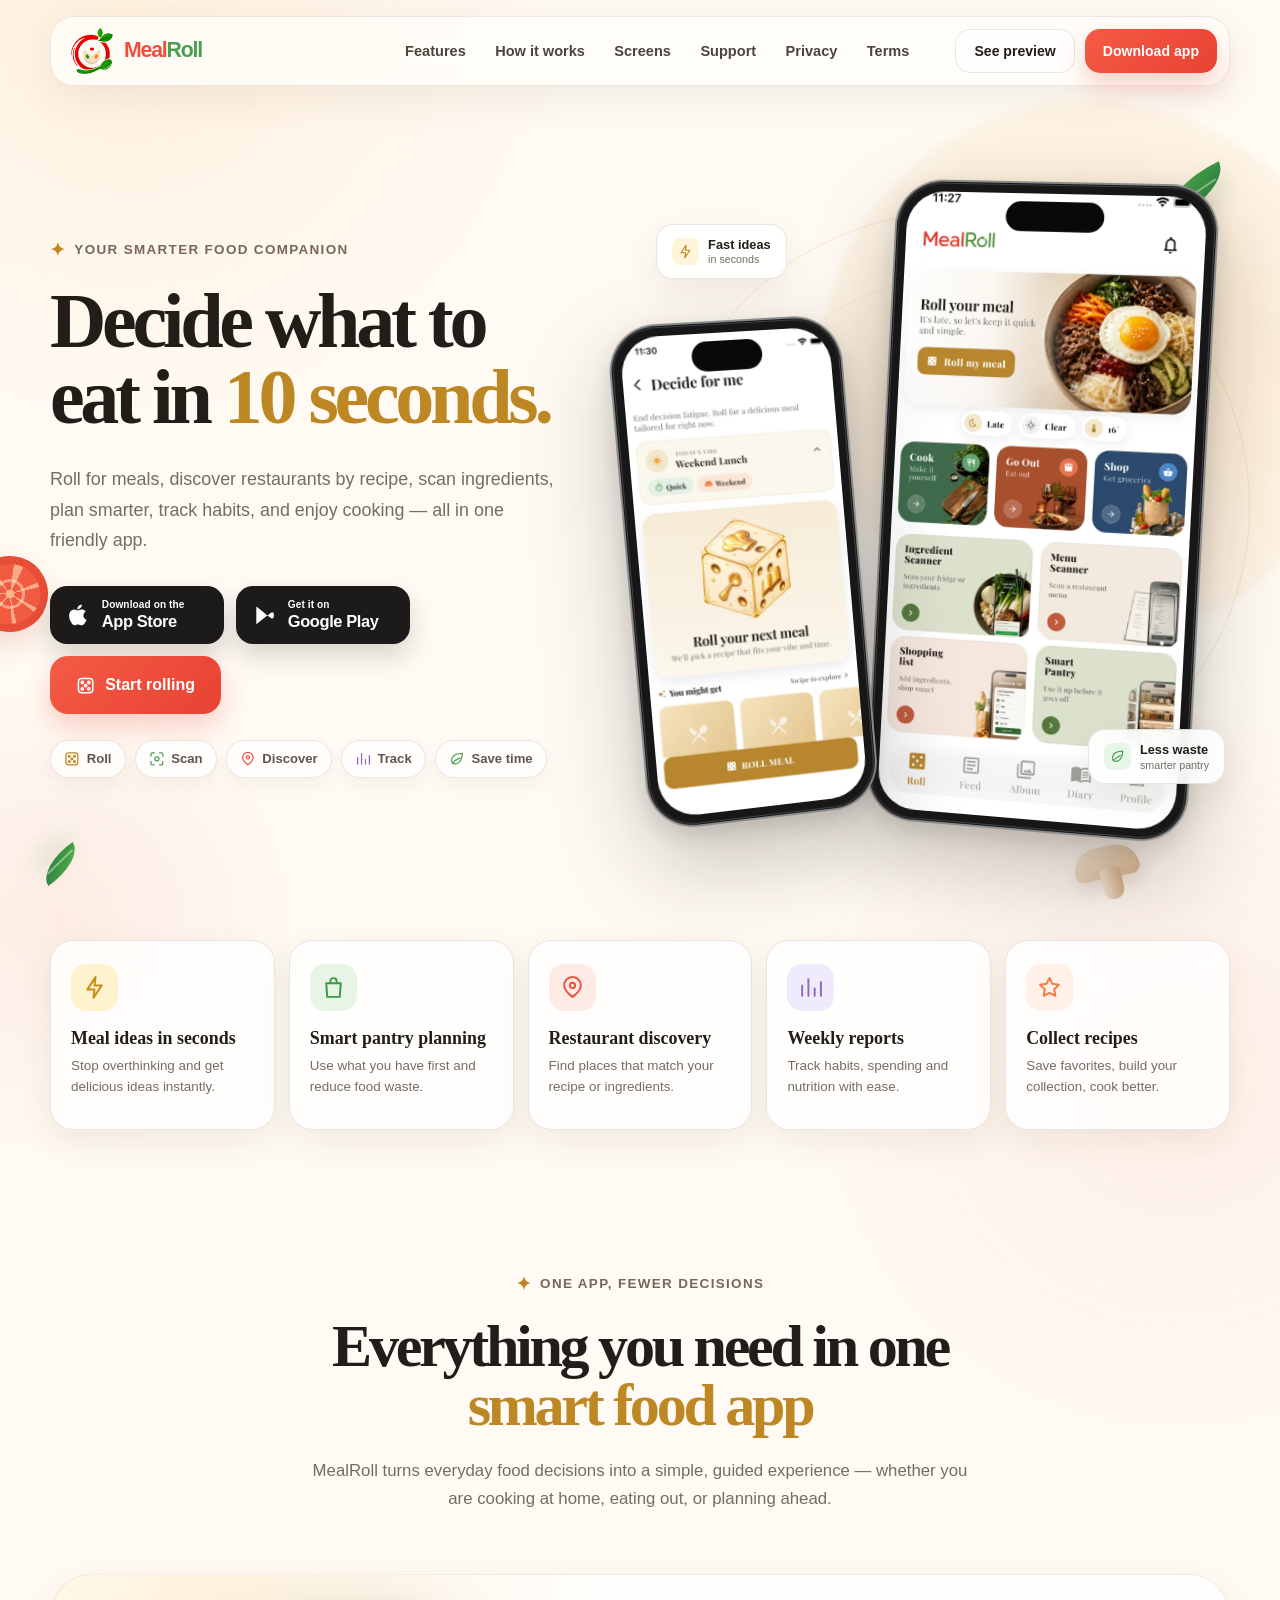
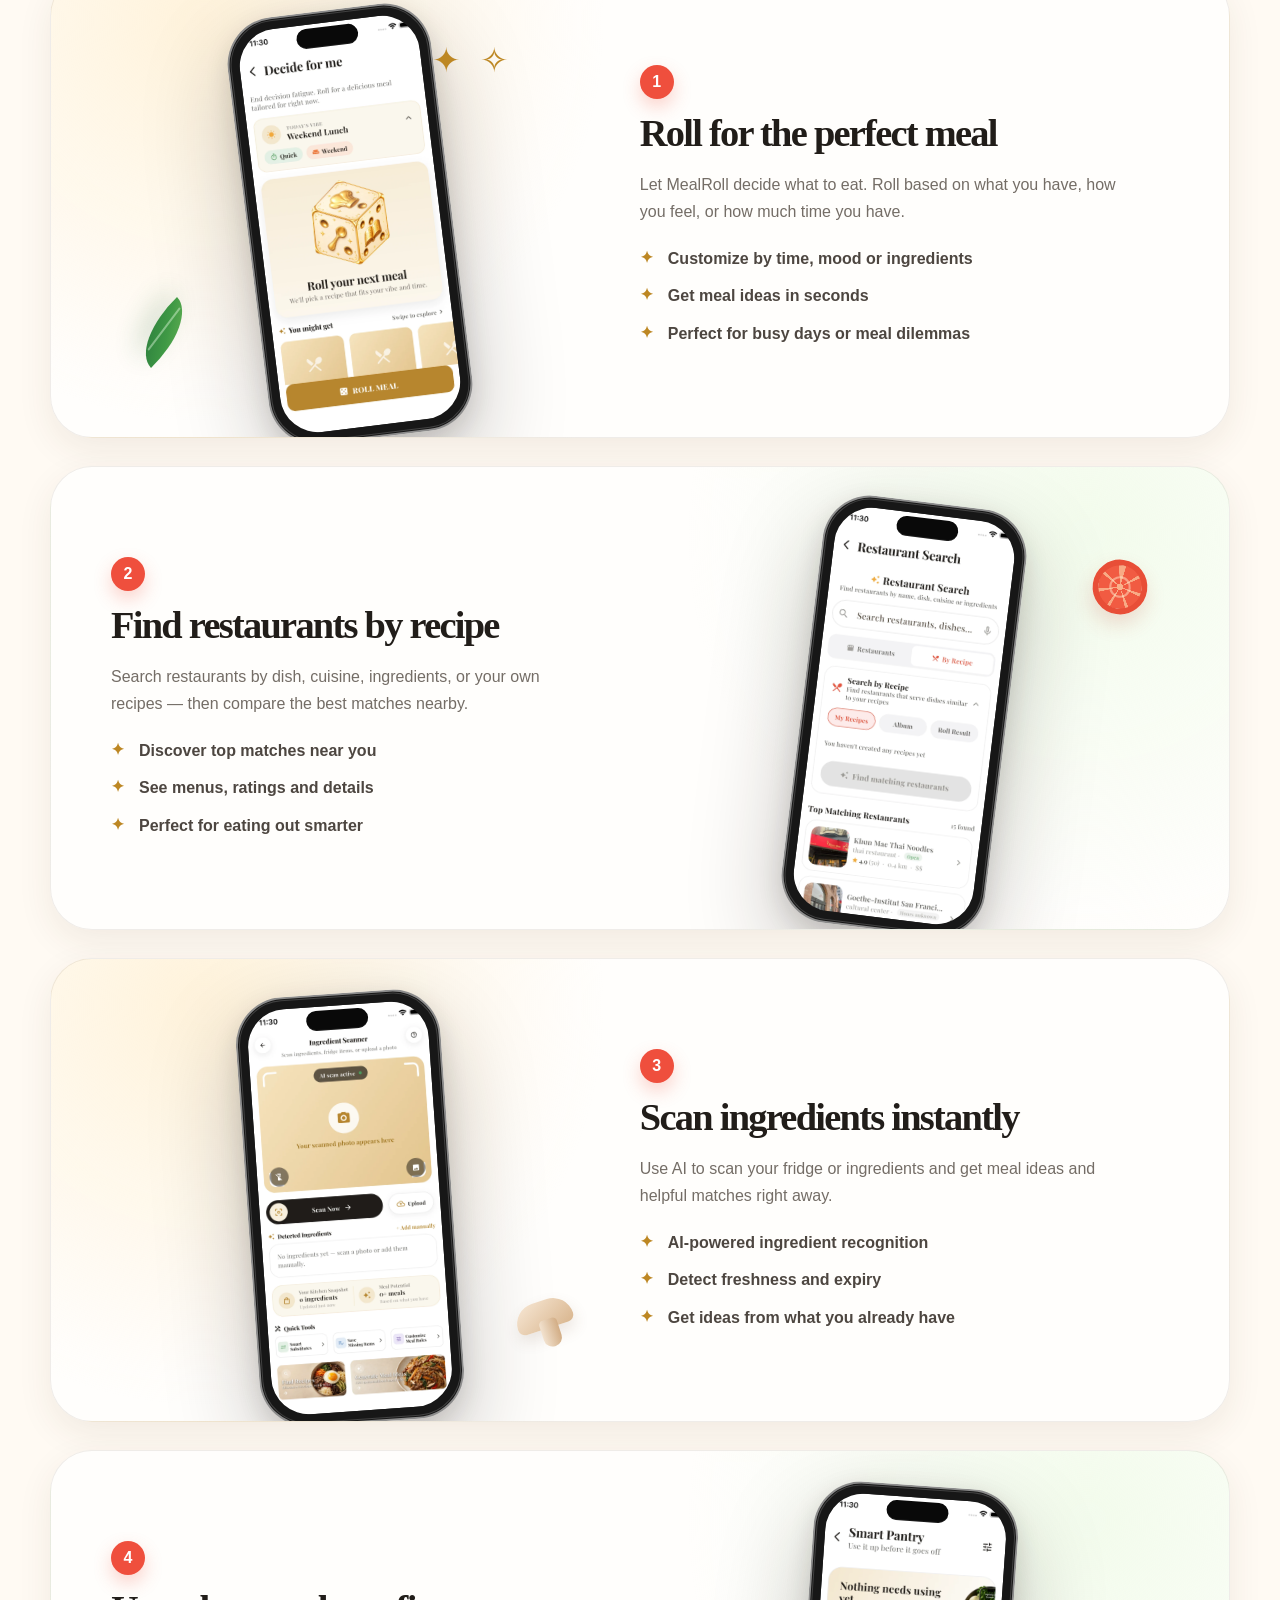
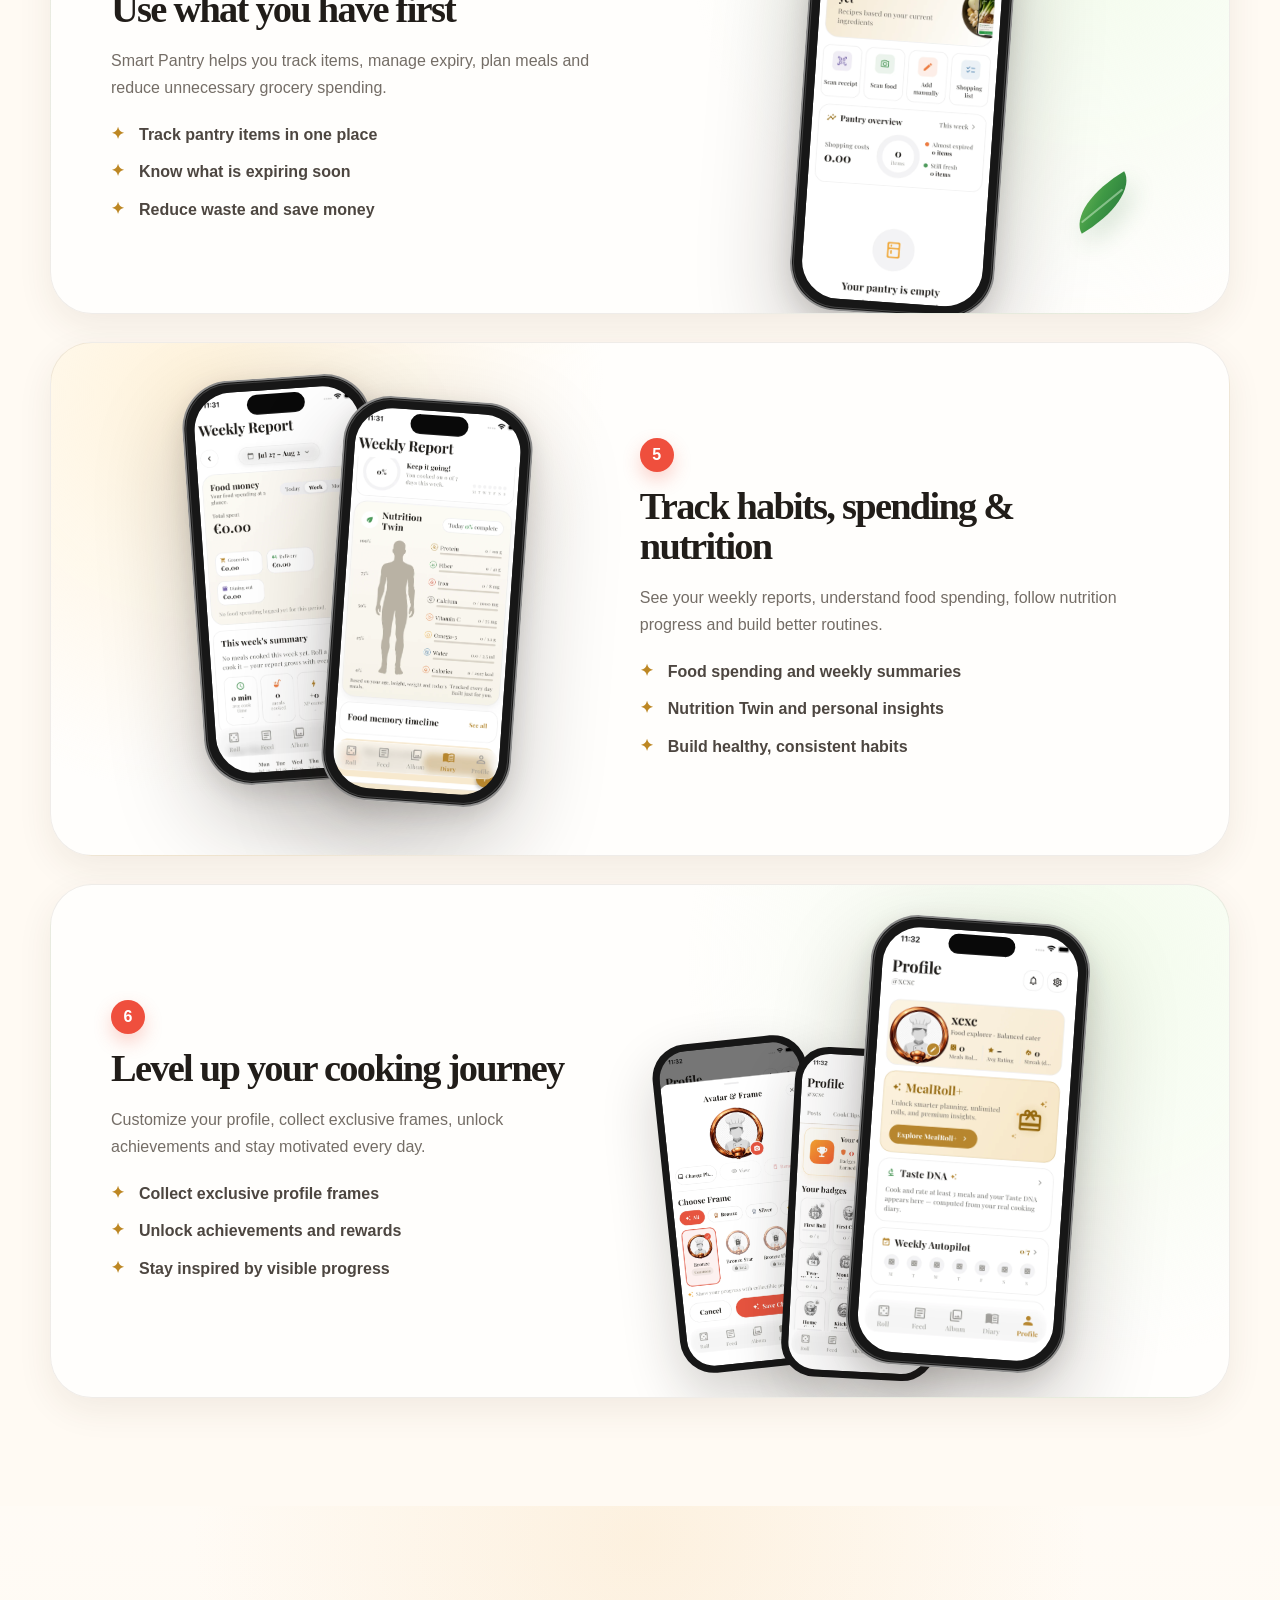
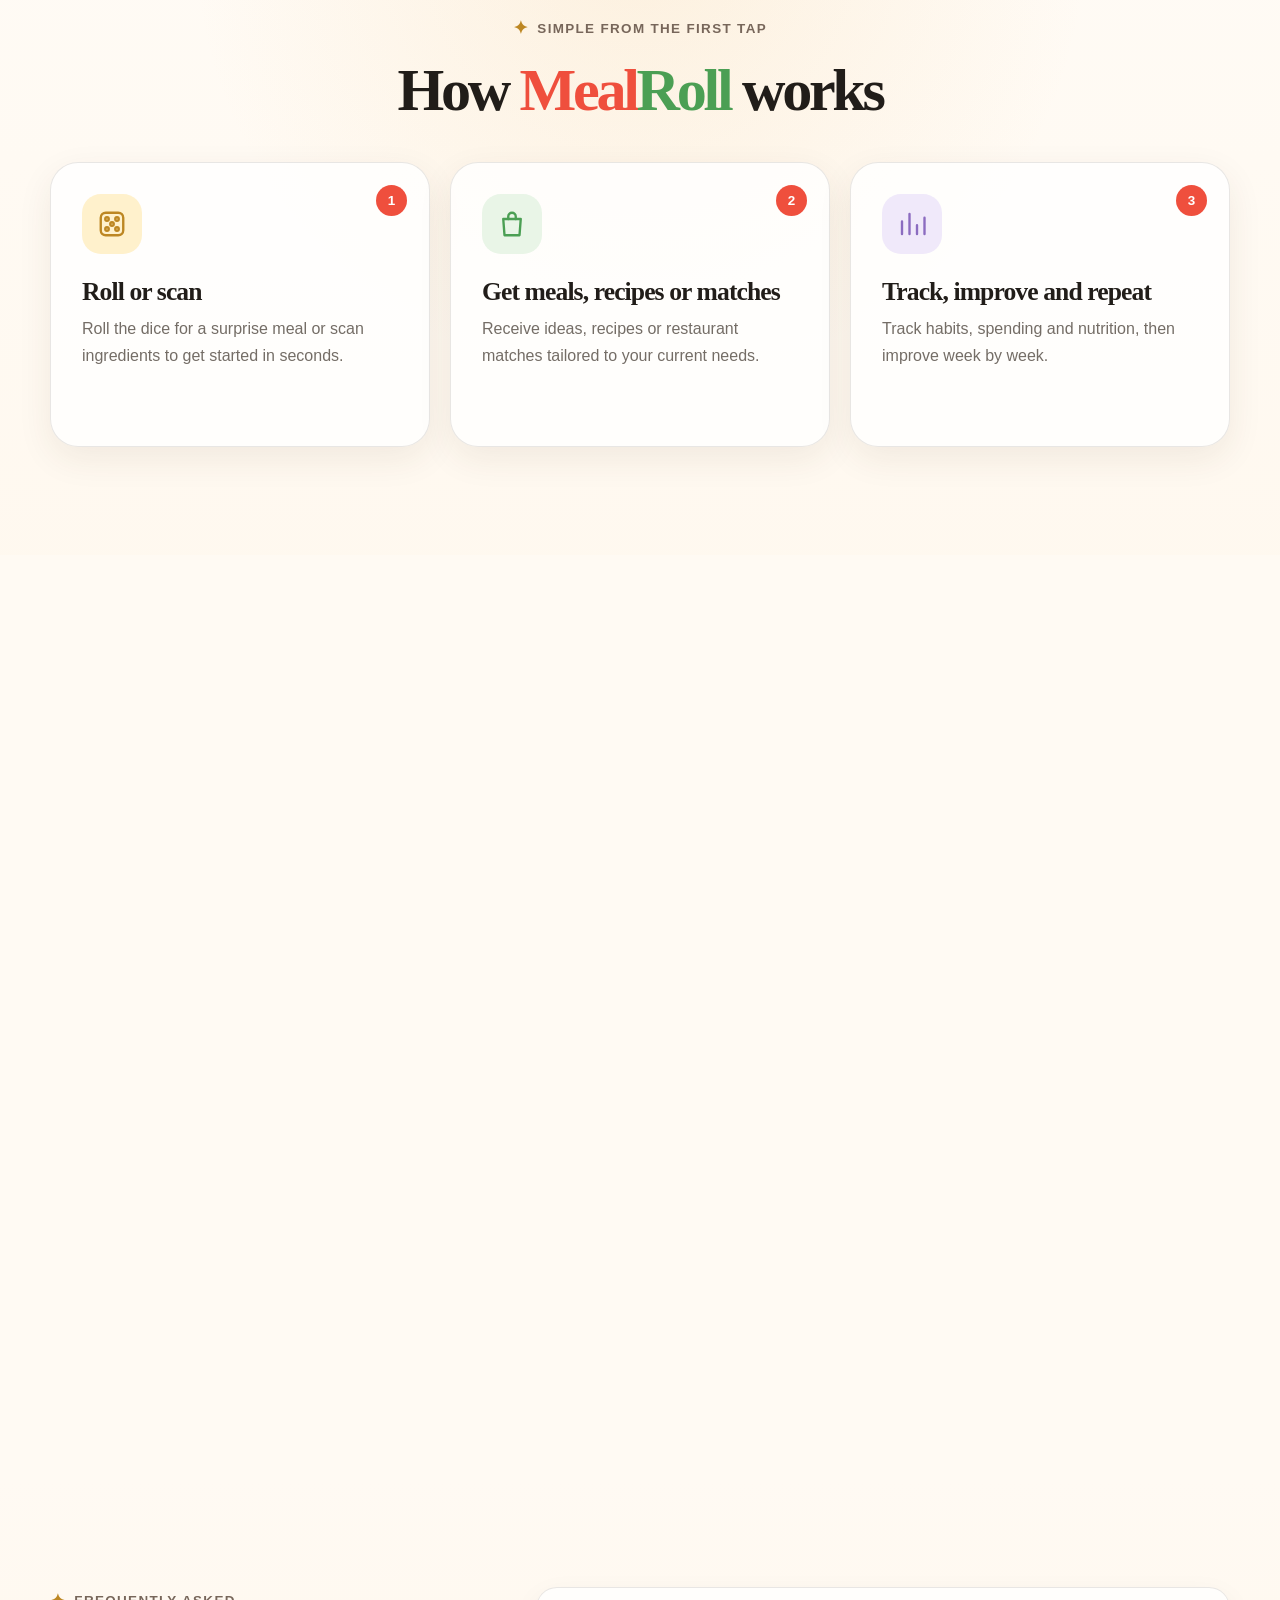
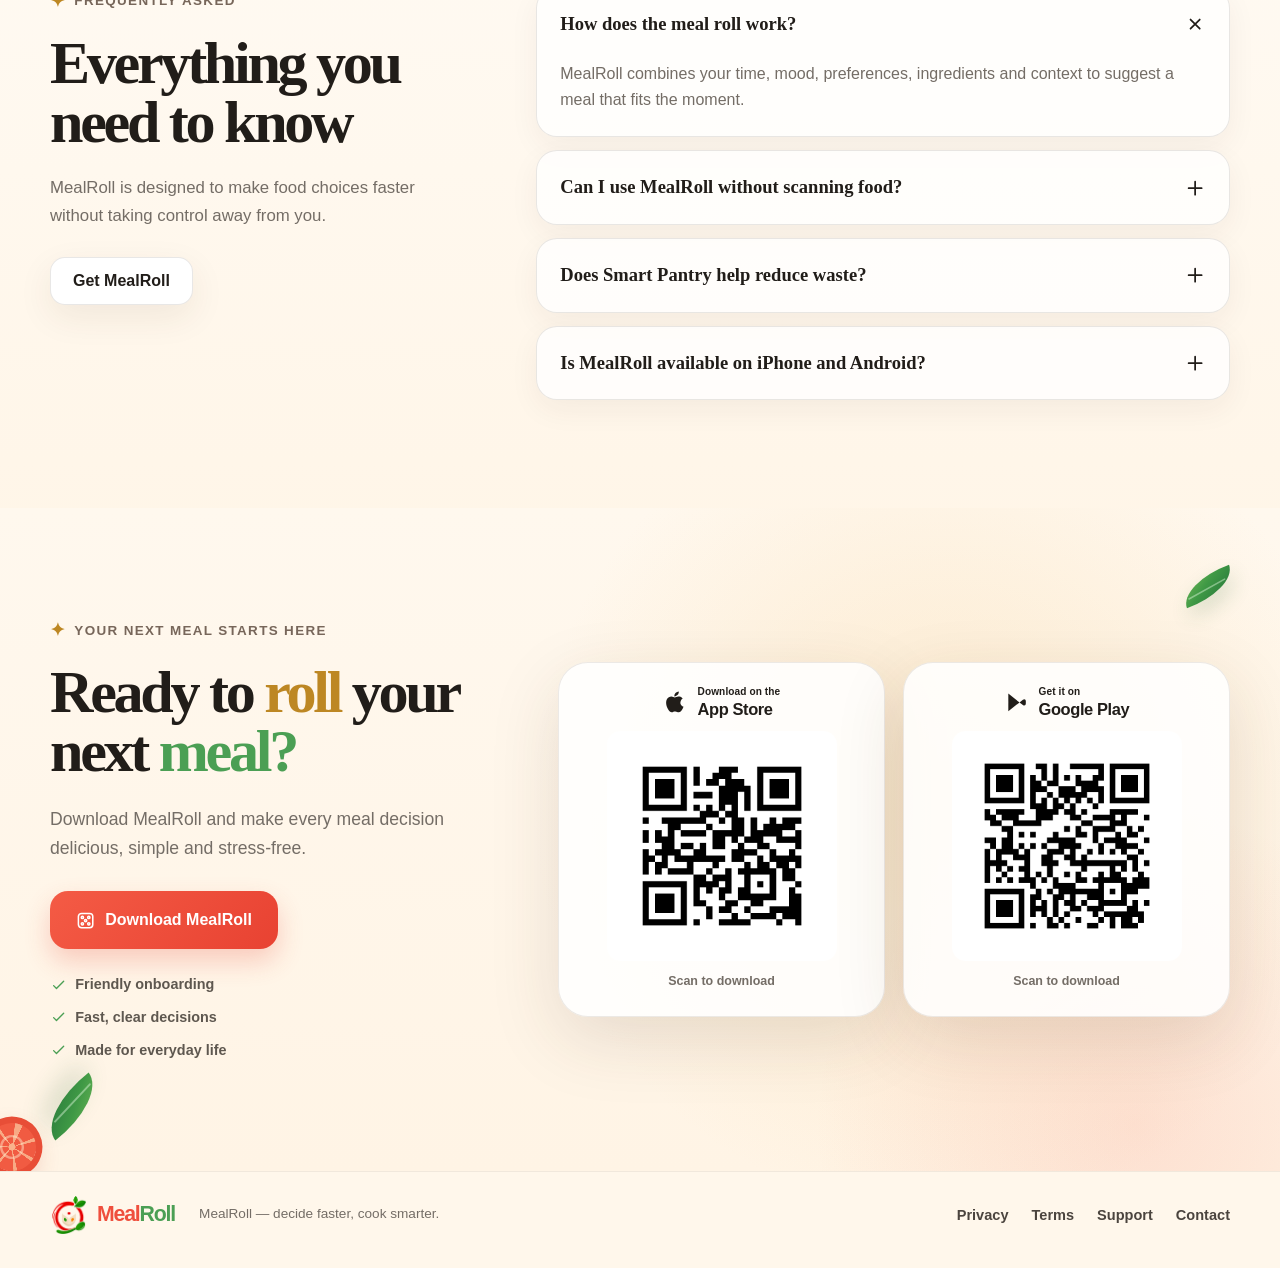
==== commit f6a5faa8: "Use one identical flat top menu on every page, fix unreachable nav at 861-1050px" ====
--- a/index.html
+++ b/index.html
@@ -50,8 +50,9 @@
         <a href="#features">Features</a>
         <a href="#how">How it works</a>
         <a href="#screens">Screens</a>
-        <a href="#download">Download</a>
         <a href="support.html">Support</a>
+        <a href="privacy.html">Privacy</a>
+        <a href="terms.html">Terms</a>
       </nav>
 
       <div class="nav-actions">
@@ -69,8 +70,9 @@
         <a href="#features">Features</a>
         <a href="#how">How it works</a>
         <a href="#screens">Screens</a>
-        <a href="#download">Download</a>
-        <a href="#faq">FAQ</a>
+        <a href="support.html">Support</a>
+        <a href="privacy.html">Privacy</a>
+        <a href="terms.html">Terms</a>
       </nav>
       <a class="button button-primary store-link" data-store="smart" href="#download">Download app</a>
     </div>
--- a/css/styles.css
+++ b/css/styles.css
@@ -1416,45 +1416,8 @@
     display: none;
   }
 
-  .nav-actions {
-    margin-left: auto;
-  }
-
-  .hero-grid {
-    grid-template-columns: 0.88fr 1.12fr;
-  }
-
-  .hero h1 {
-    font-size: clamp(3.2rem, 6.8vw, 5rem);
-  }
-
-  .benefit-grid {
-    grid-template-columns: repeat(3, 1fr);
-  }
-
-  .benefit-card:nth-child(4),
-  .benefit-card:nth-child(5) {
-    grid-column: span 1;
-  }
-
-  .feature-panel {
-    padding-inline: 42px;
-  }
-
-  .download-grid {
-    gap: 35px;
-  }
-}
-
-@media (max-width: 860px) {
-  .section-pad {
-    padding: 82px 0;
-  }
-
-  .nav-actions {
-    display: none;
-  }
-
+  /* The burger and its panel have to appear at the same width the inline nav
+     disappears, otherwise the menu is unreachable down to the 860px breakpoint. */
   .menu-button {
     display: inline-flex;
   }
@@ -1492,6 +1455,45 @@
     color: var(--red);
   }
 
+  .nav-actions {
+    margin-left: auto;
+  }
+
+  .hero-grid {
+    grid-template-columns: 0.88fr 1.12fr;
+  }
+
+  .hero h1 {
+    font-size: clamp(3.2rem, 6.8vw, 5rem);
+  }
+
+  .benefit-grid {
+    grid-template-columns: repeat(3, 1fr);
+  }
+
+  .benefit-card:nth-child(4),
+  .benefit-card:nth-child(5) {
+    grid-column: span 1;
+  }
+
+  .feature-panel {
+    padding-inline: 42px;
+  }
+
+  .download-grid {
+    gap: 35px;
+  }
+}
+
+@media (max-width: 860px) {
+  .section-pad {
+    padding: 82px 0;
+  }
+
+  .nav-actions {
+    display: none;
+  }
+
   .hero {
     padding-top: 68px;
   }
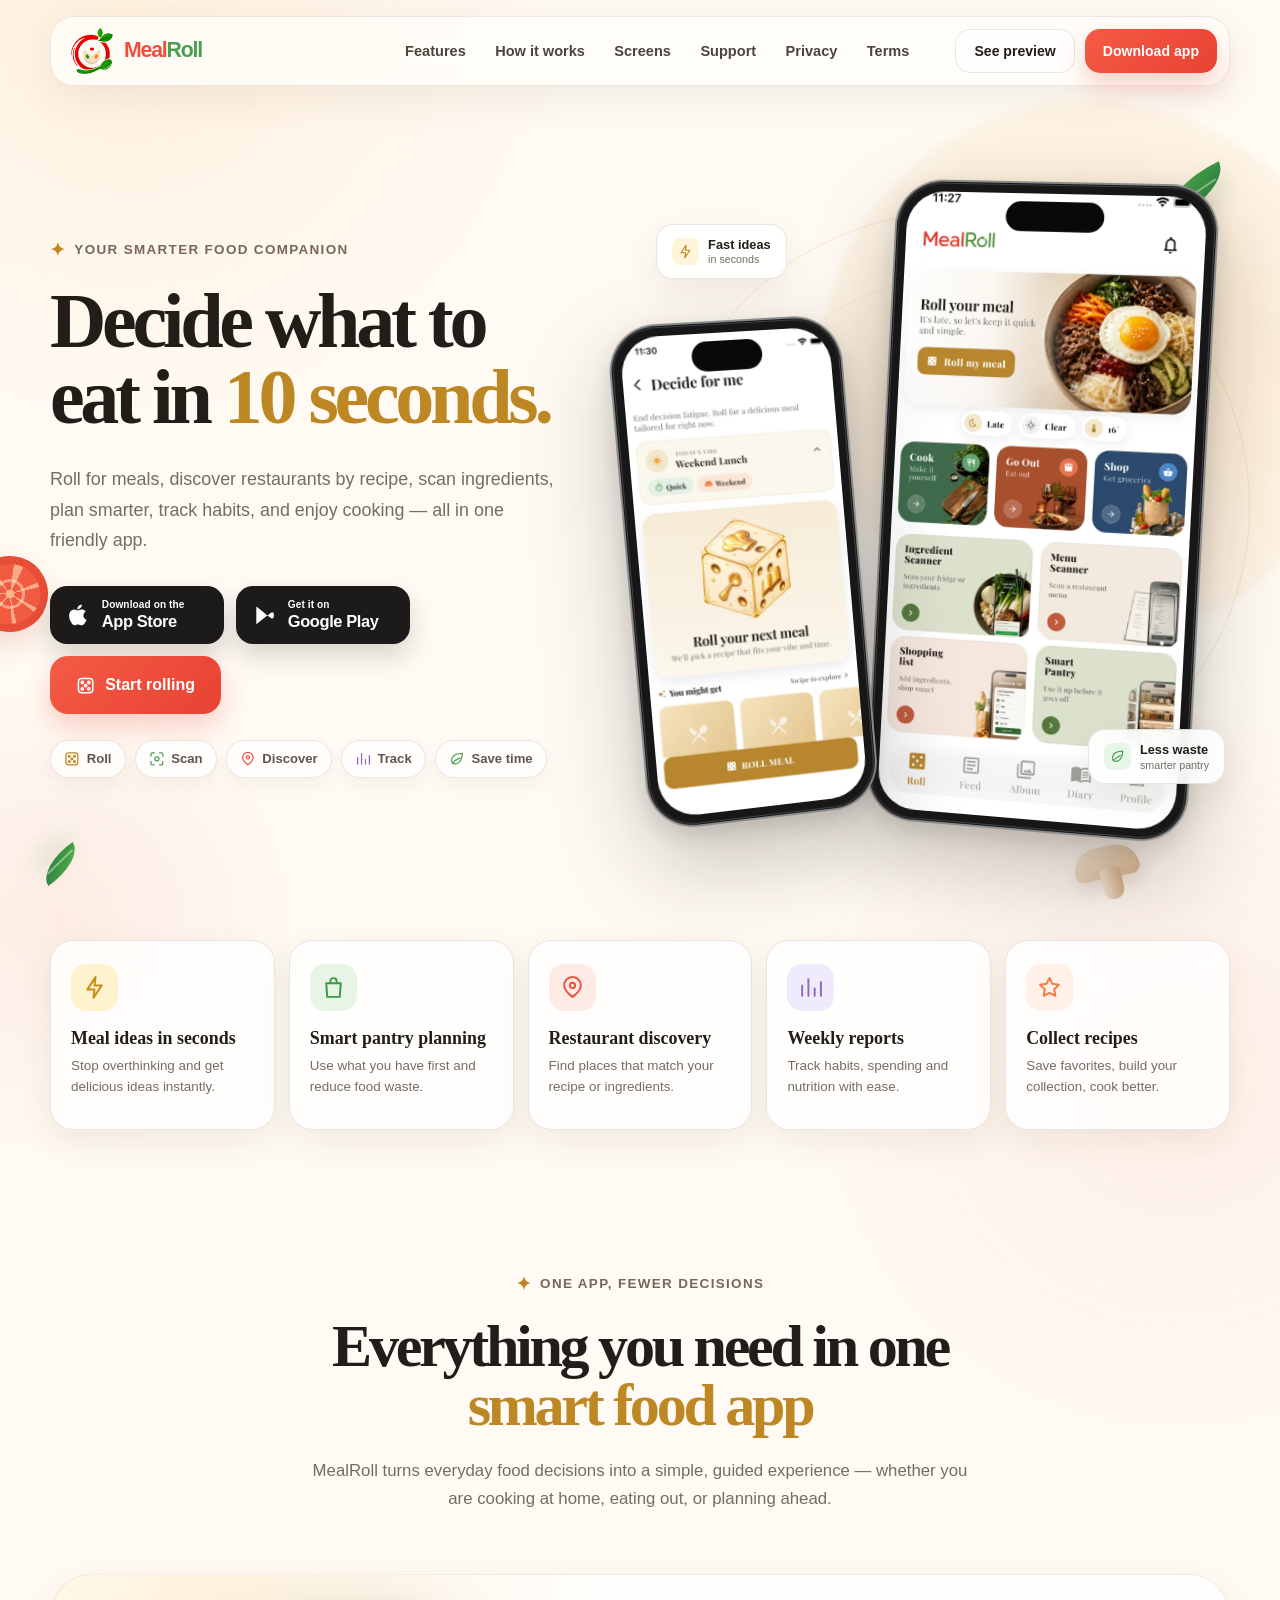
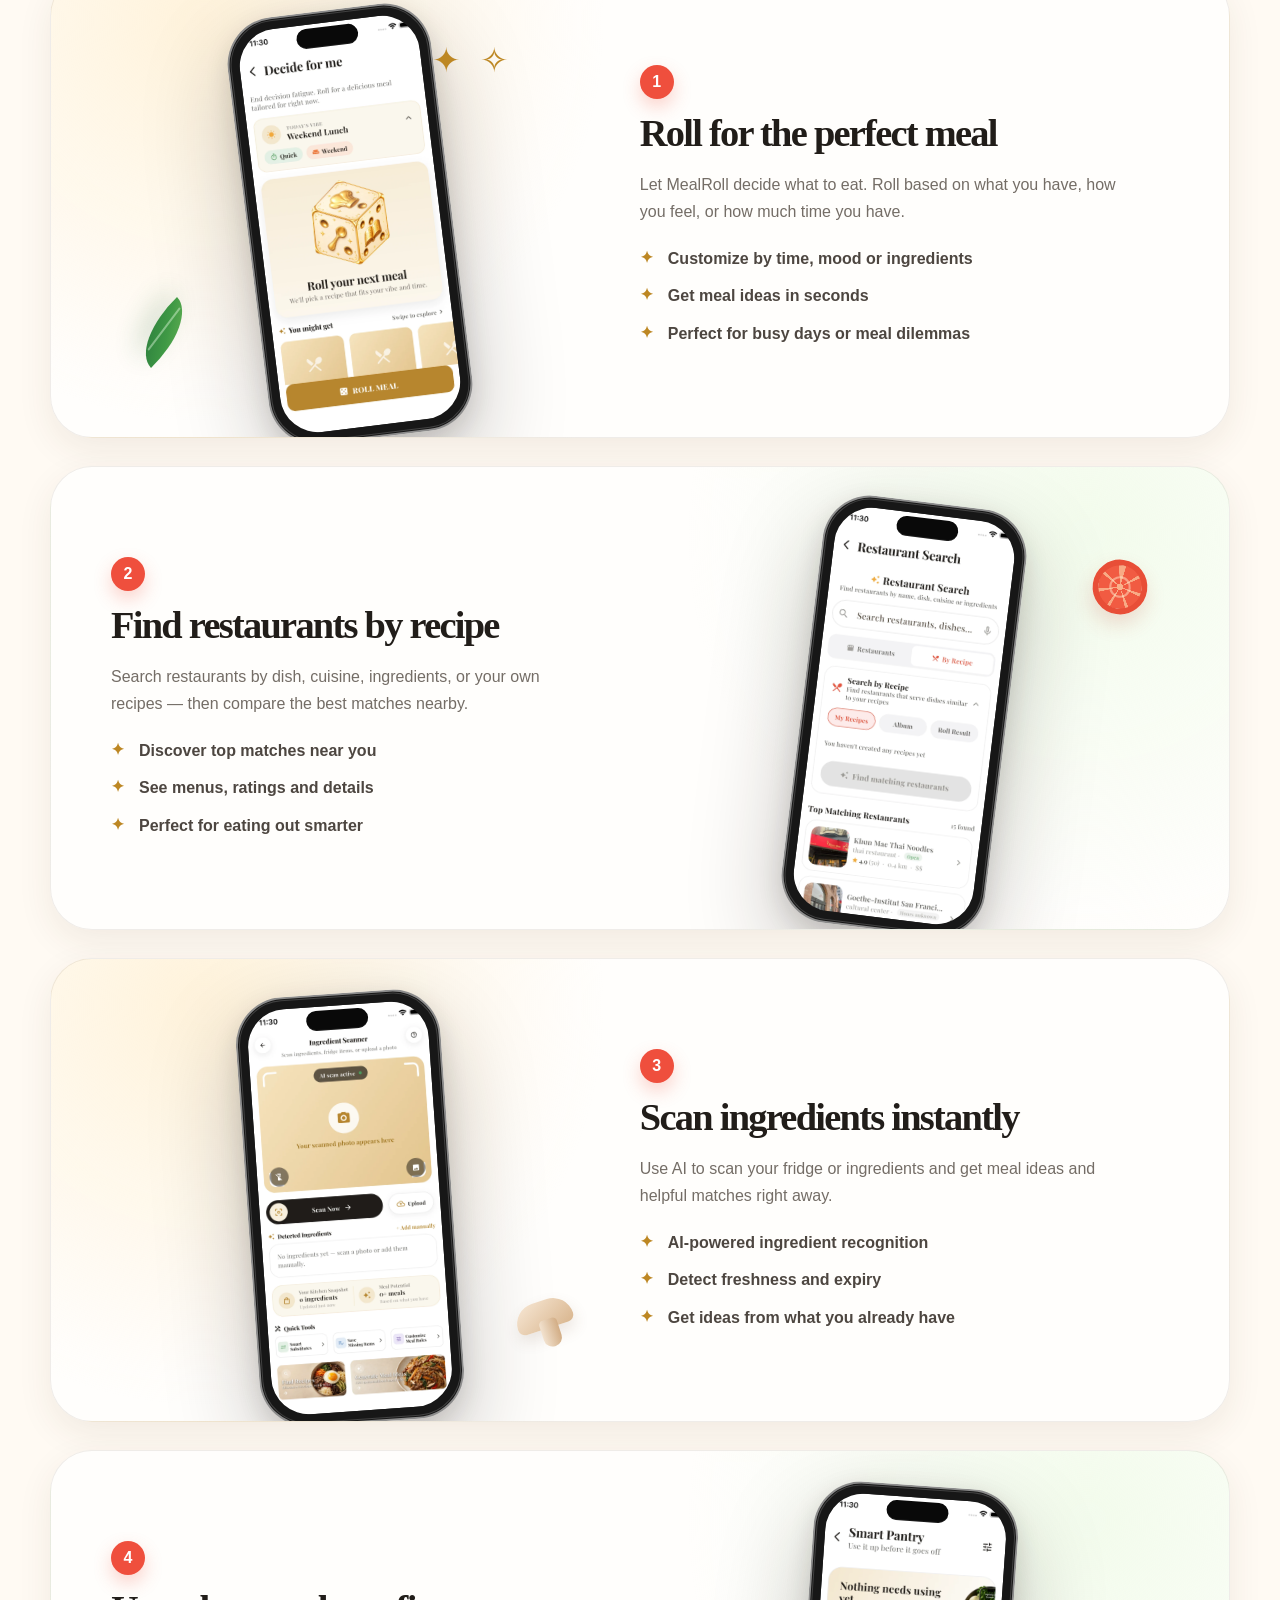
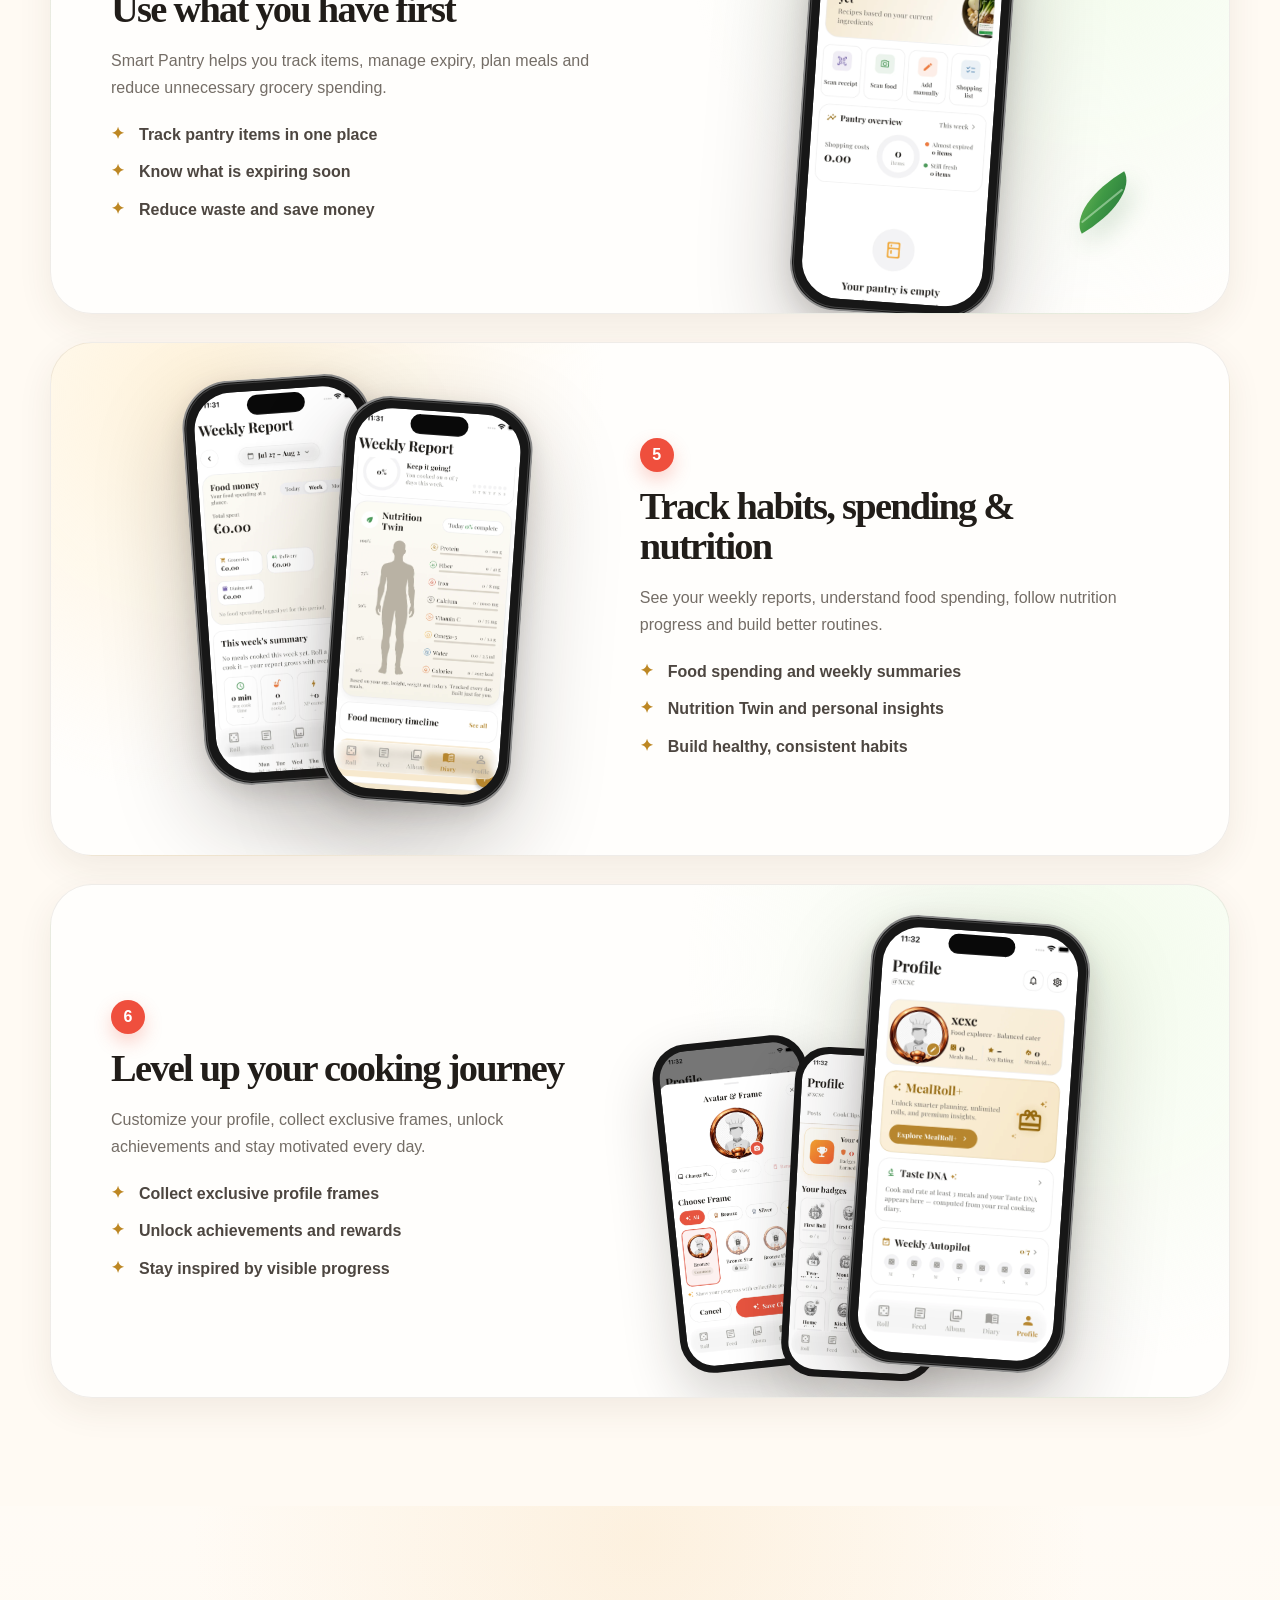
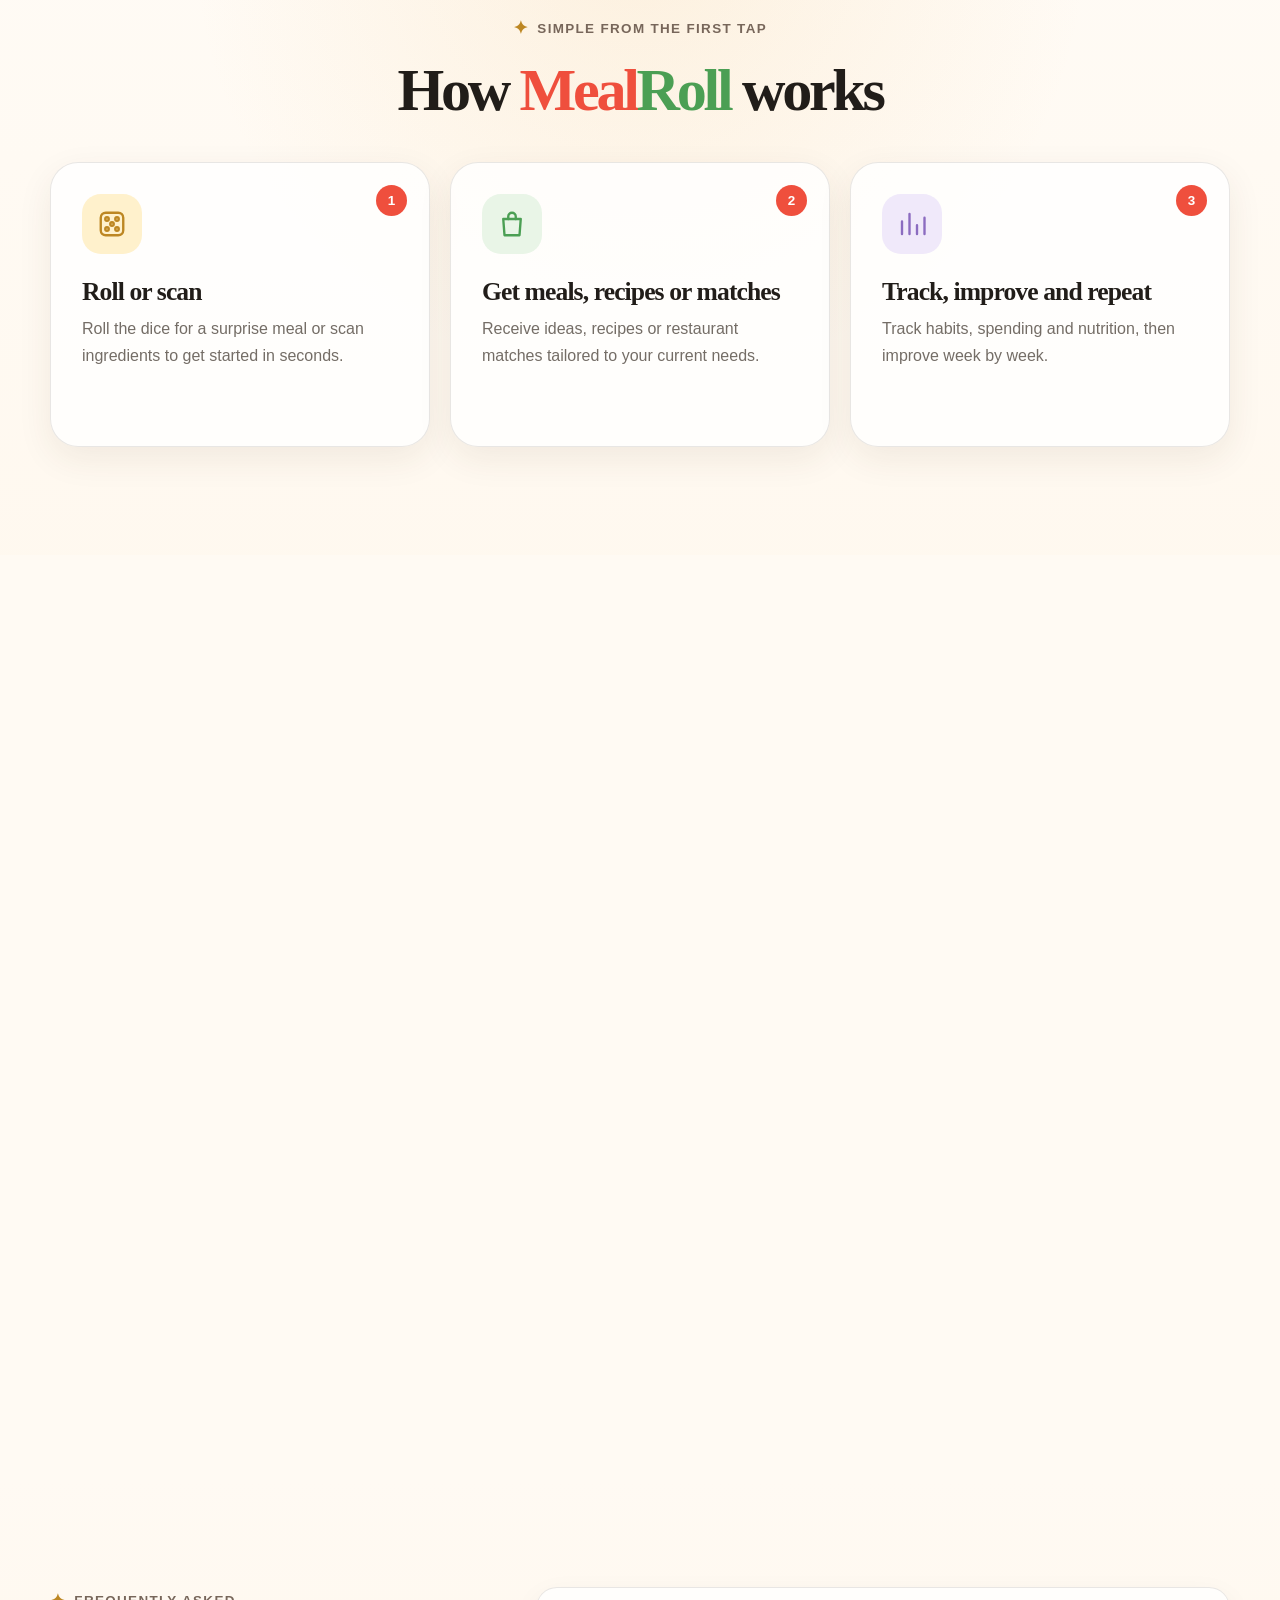
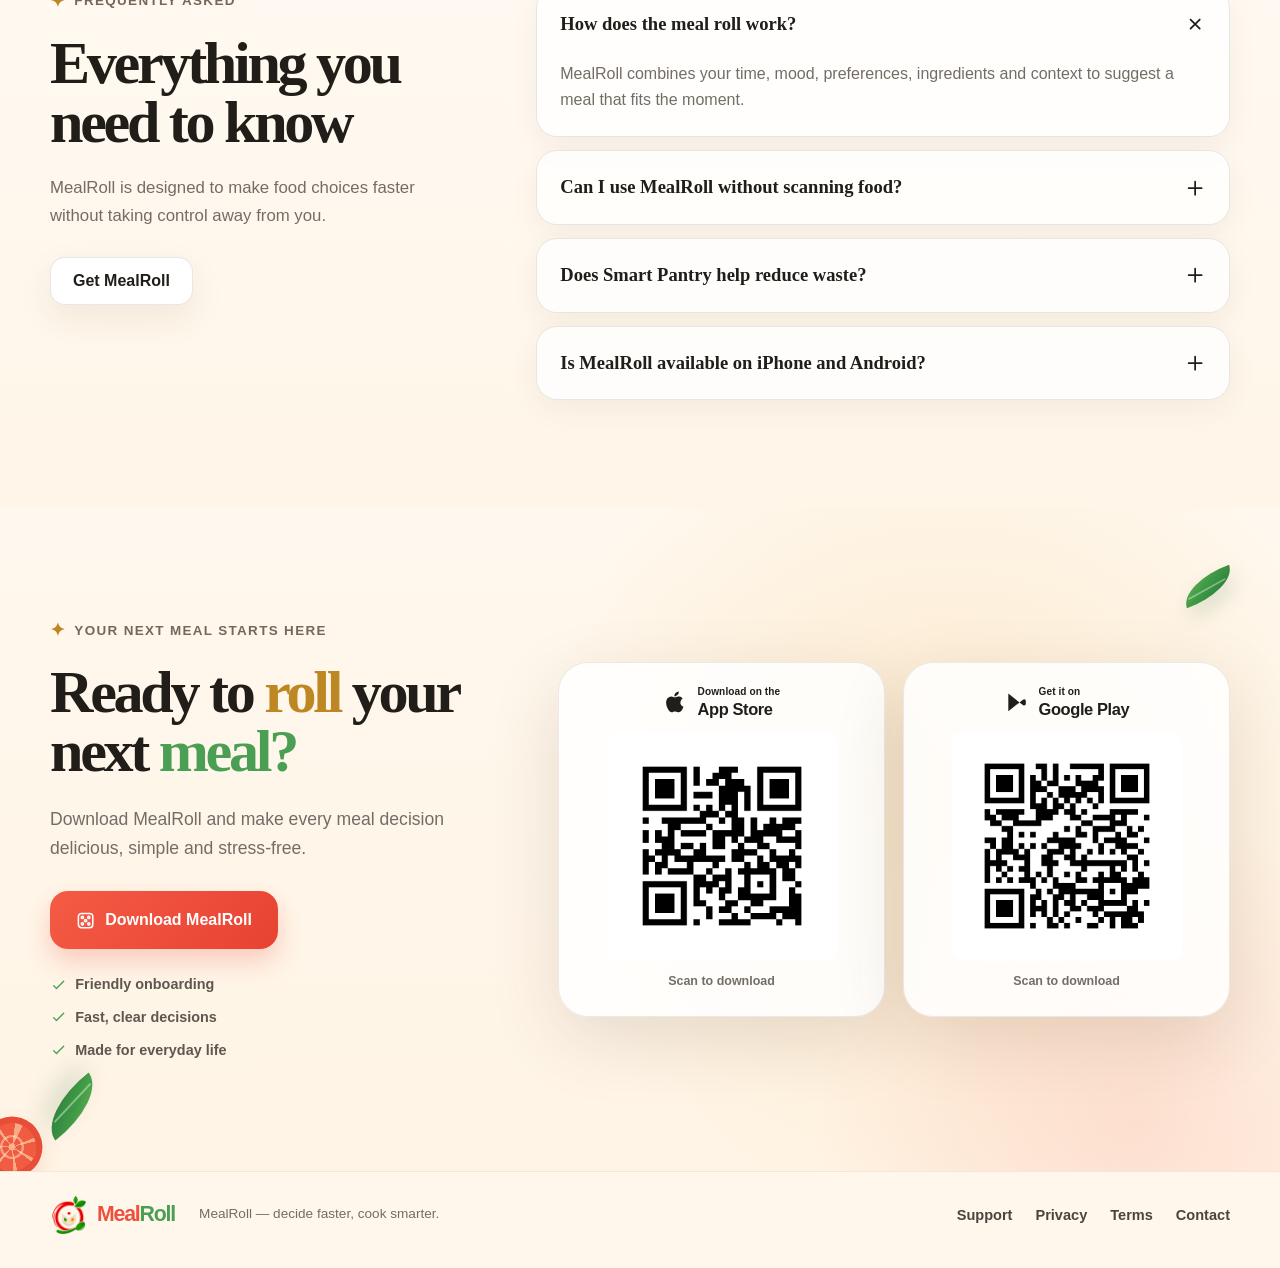
==== commit 6e1da12c: "Make header and footer byte-identical on all pages" ====
--- a/index.html
+++ b/index.html
@@ -461,9 +461,9 @@
       </a>
       <p>MealRoll — decide faster, cook smarter.</p>
       <nav aria-label="Footer navigation">
+        <a href="support.html">Support</a>
         <a href="privacy.html">Privacy</a>
         <a href="terms.html">Terms</a>
-        <a href="support.html">Support</a>
         <a href="mailto:support@avalongamestudios.com">Contact</a>
       </nav>
     </div>
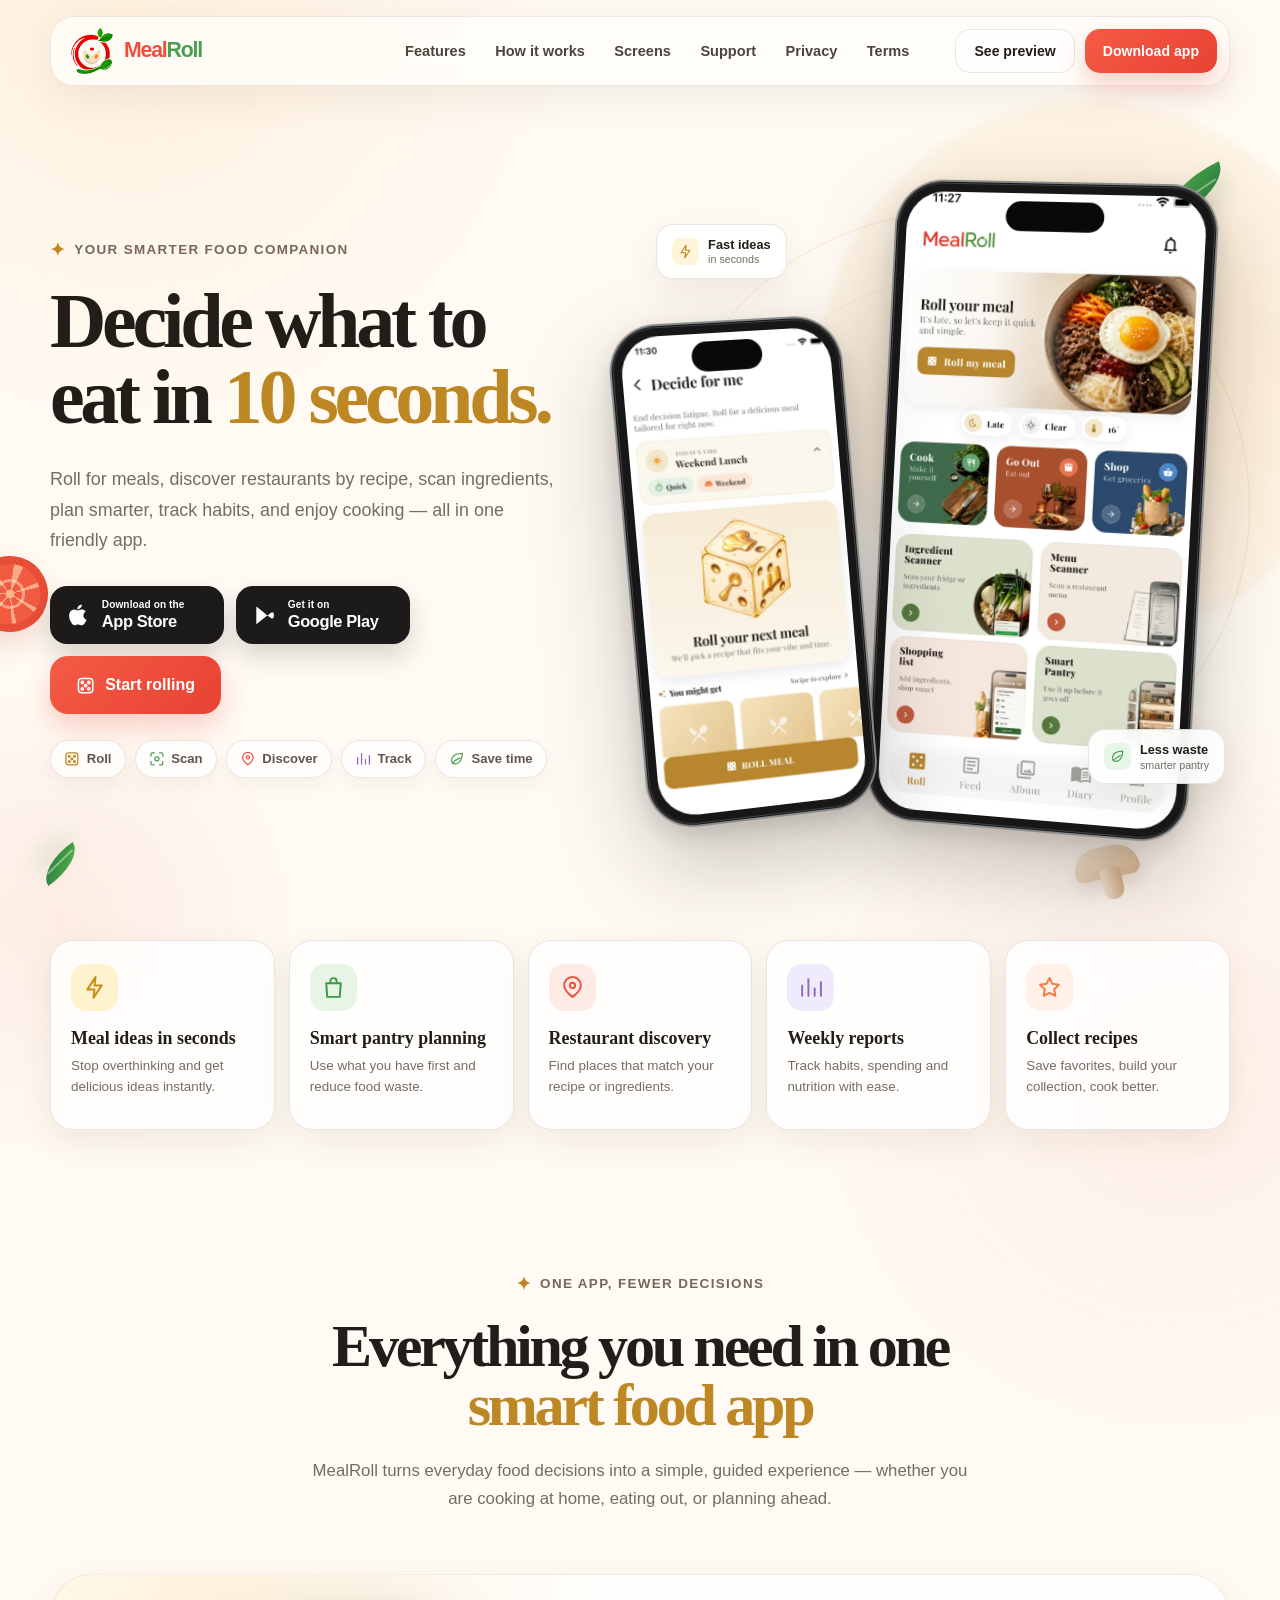
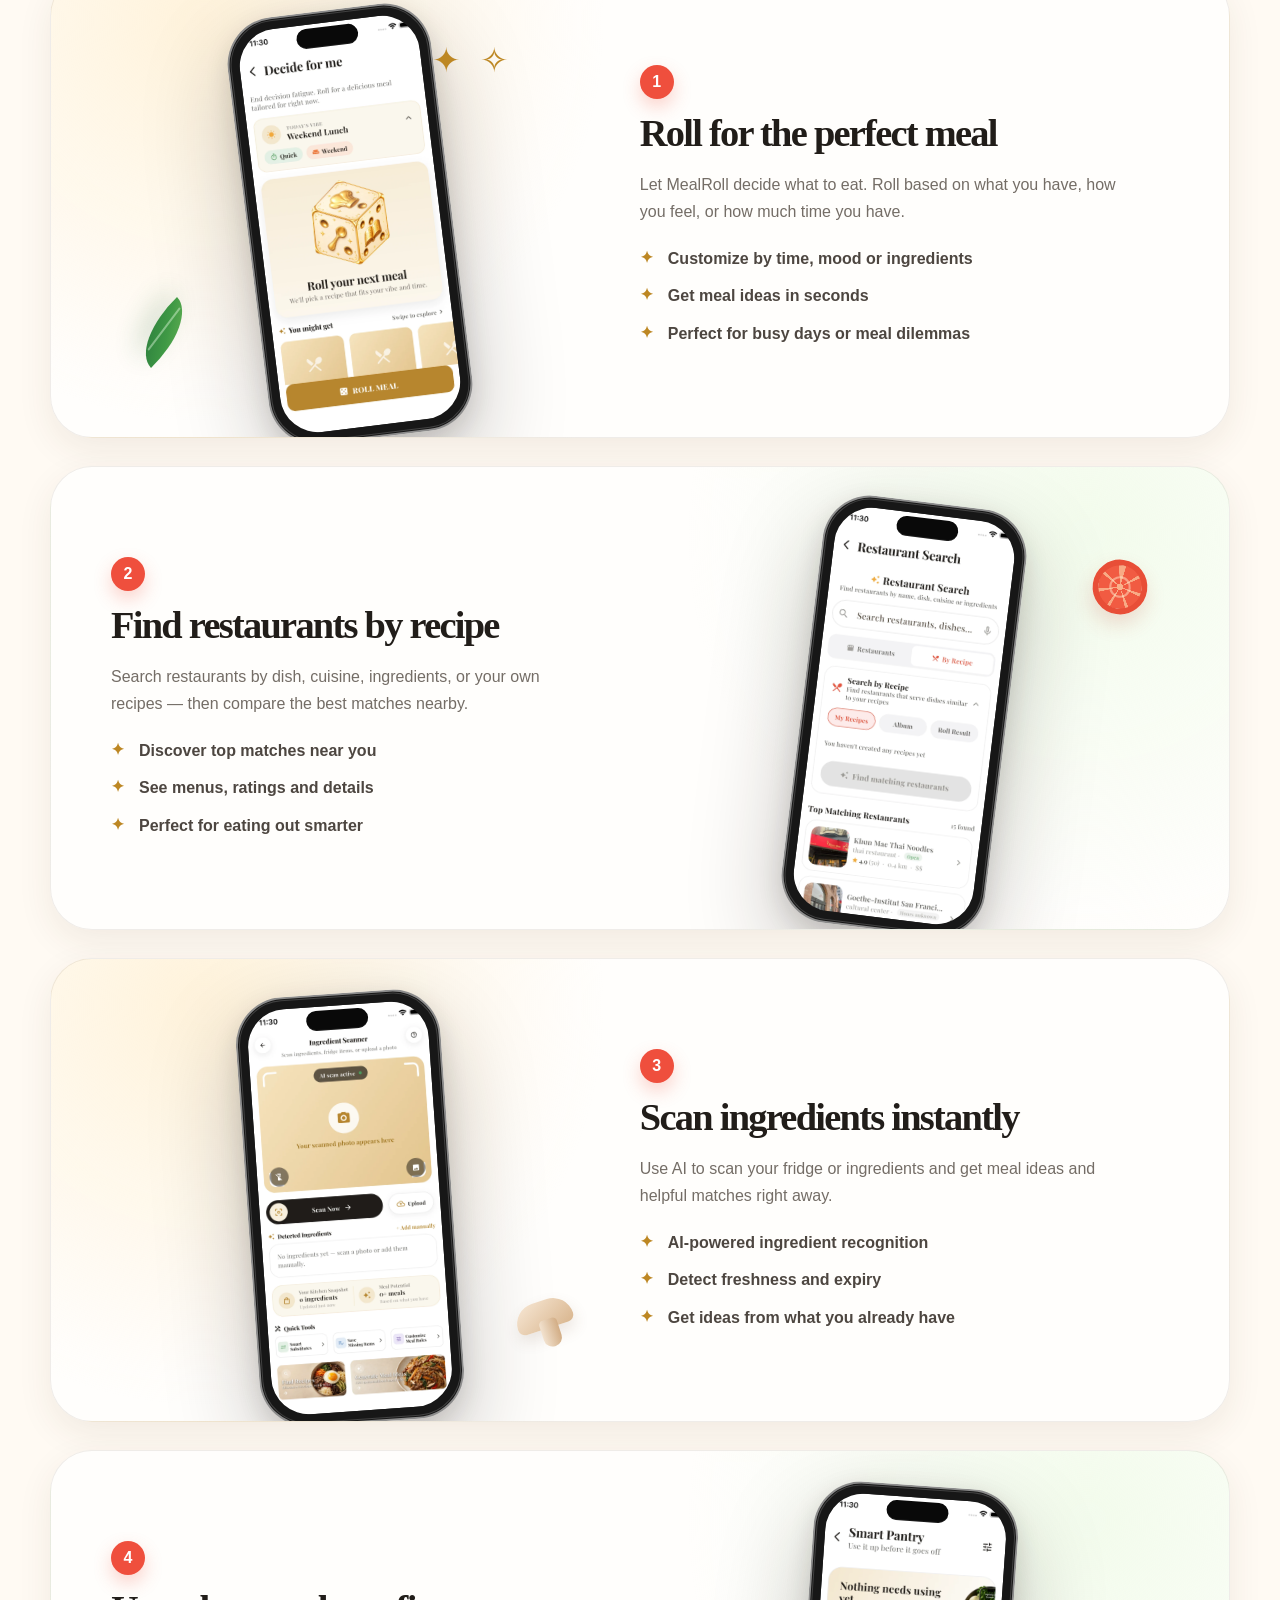
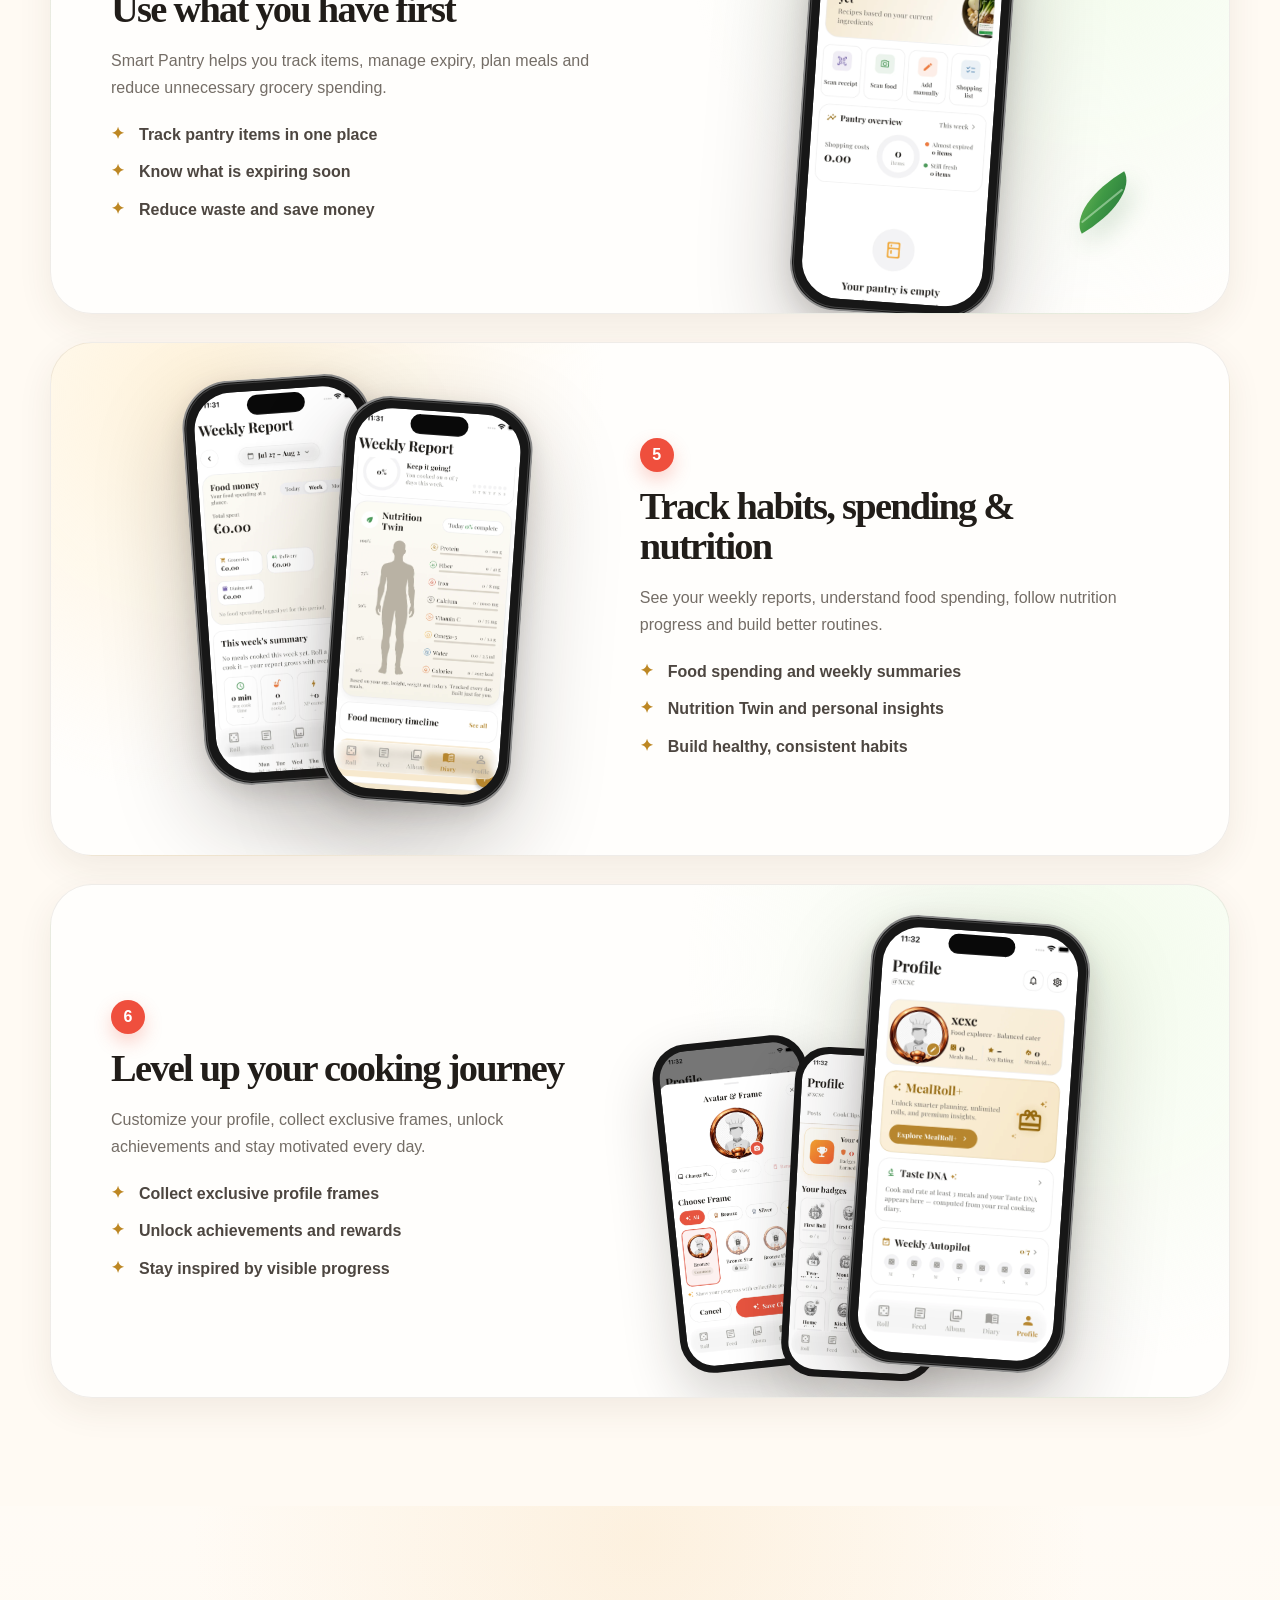
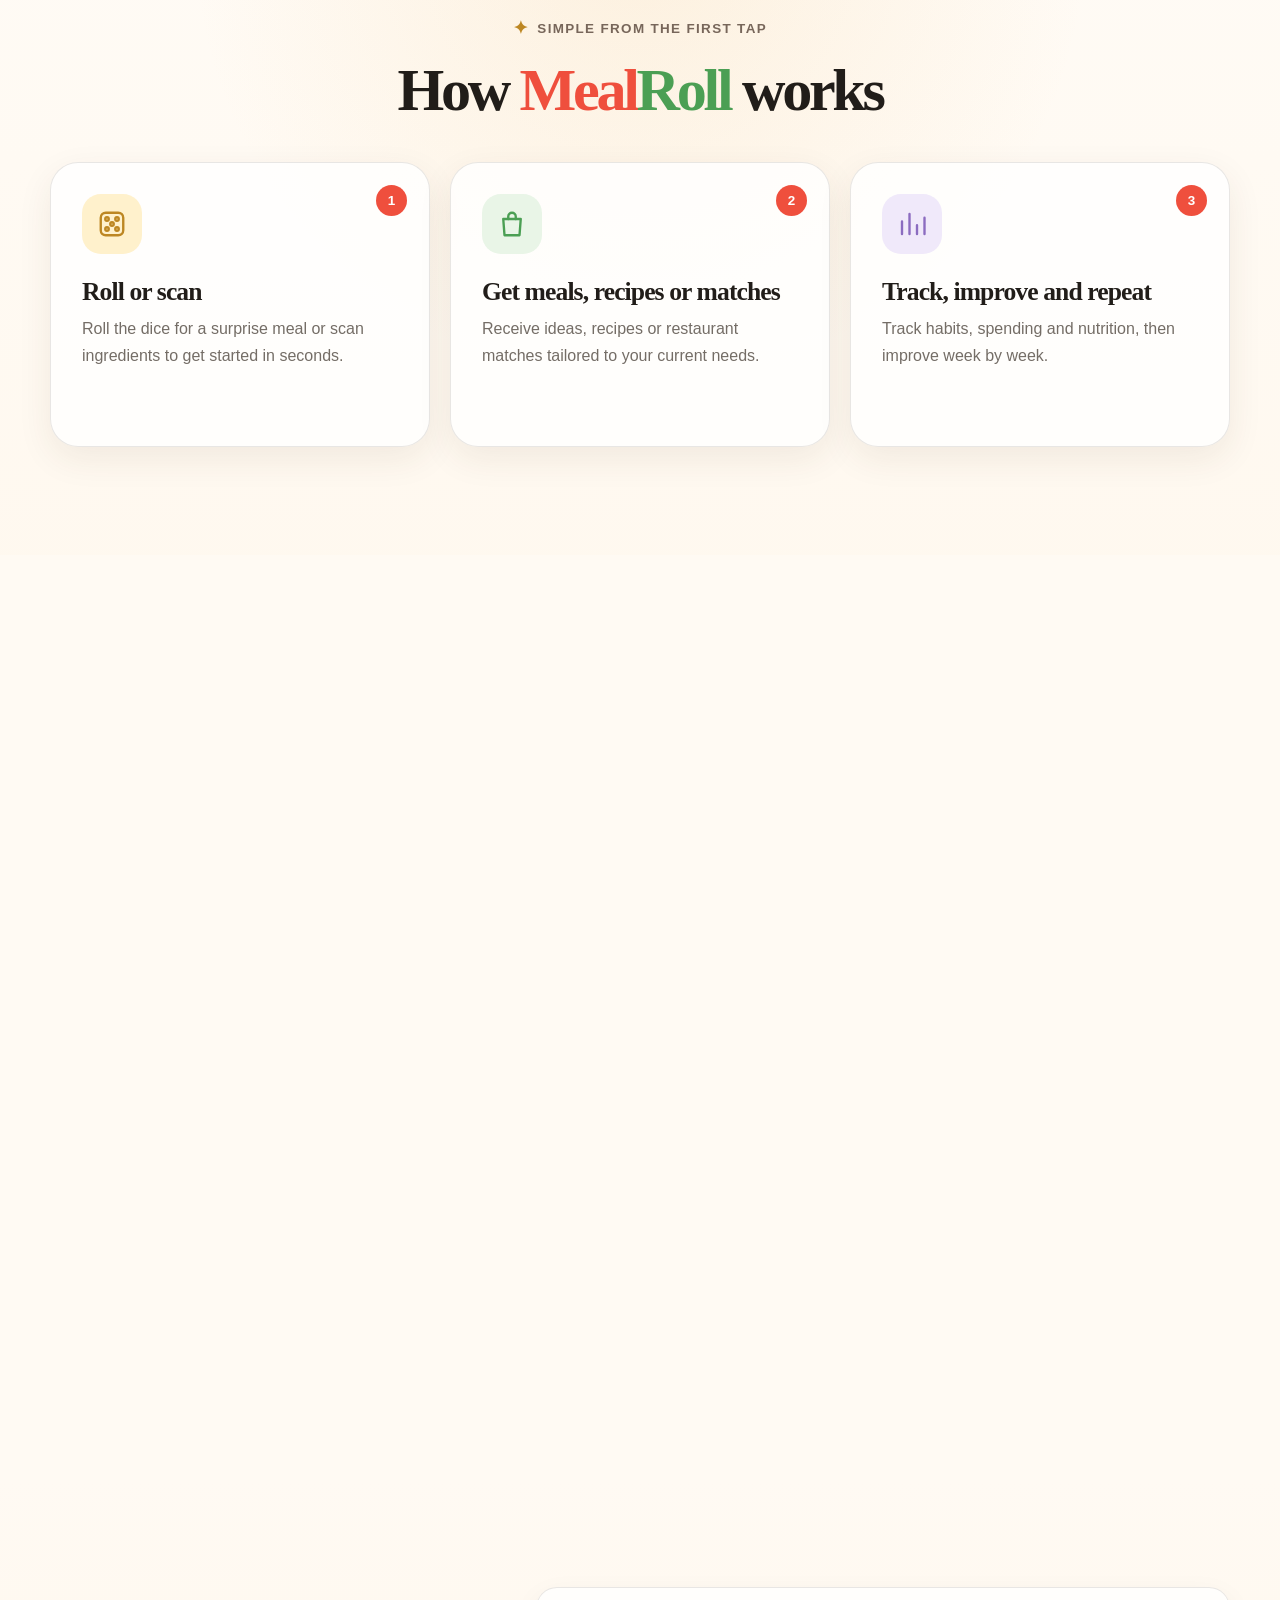
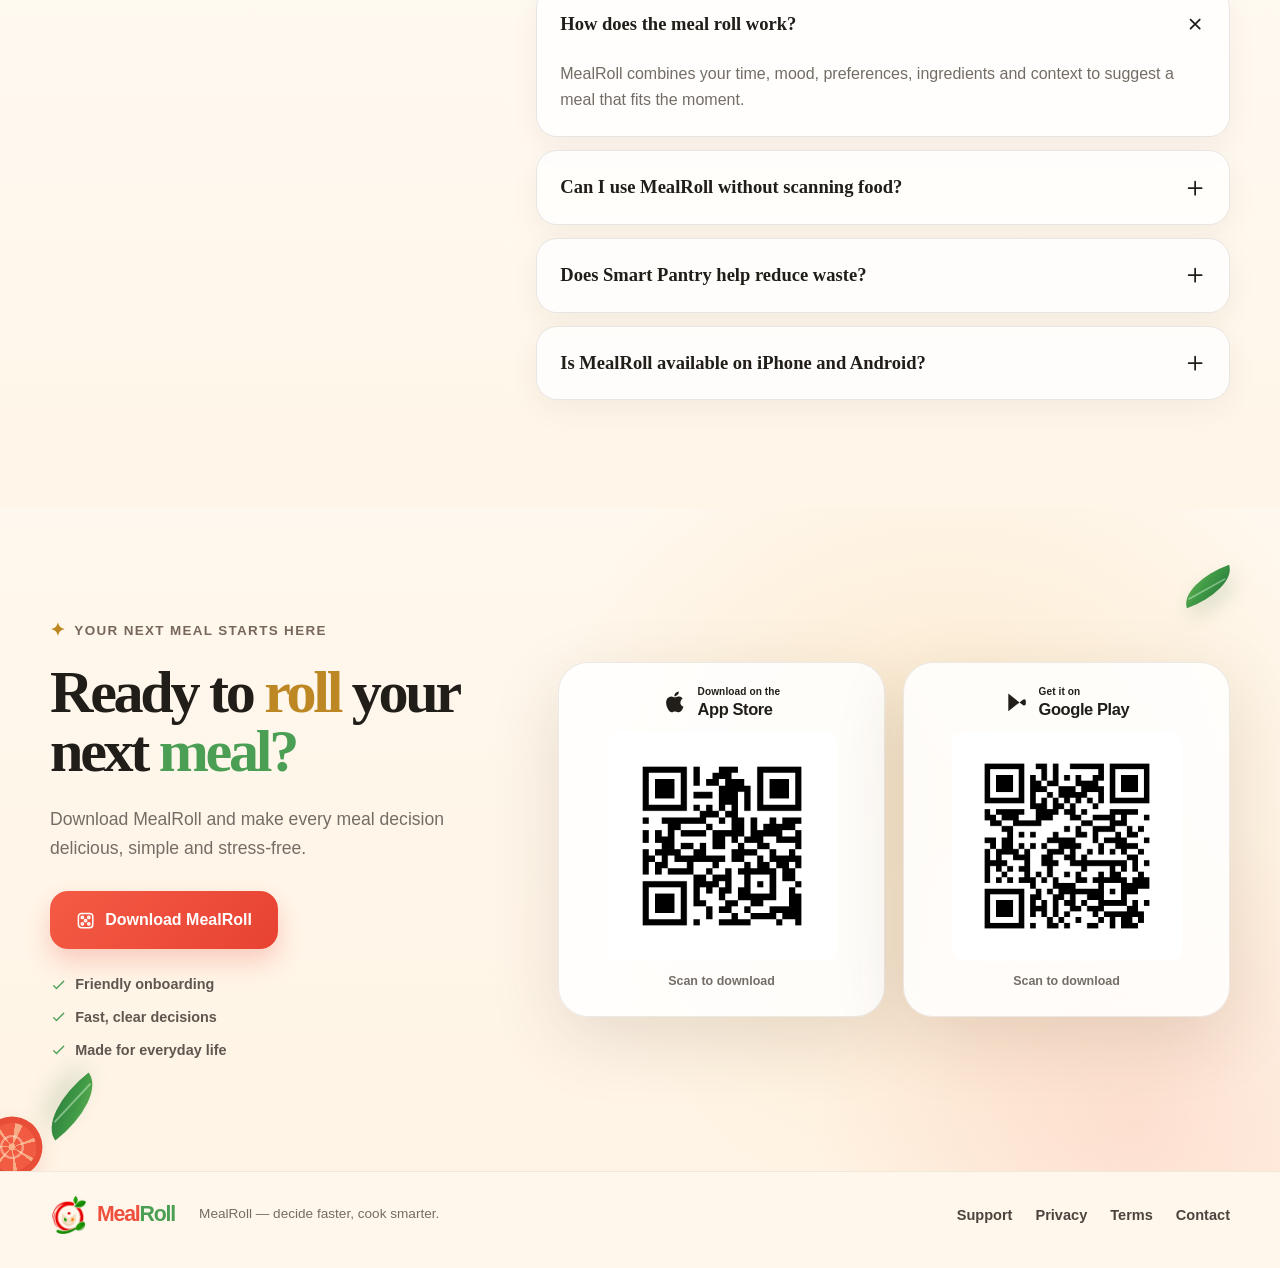
==== commit 31a72b1c: "Use extensionless URLs, add canonical tags, point sitemap at real domain" ====
--- a/index.html
+++ b/index.html
@@ -10,6 +10,7 @@
   <meta property="og:type" content="website" />
   <meta property="og:image" content="assets/screens/home.webp" />
   <title>MealRoll — Decide what to eat in 10 seconds</title>
+  <link rel="canonical" href="https://avalongamestudios.com/" />
   <link rel="icon" href="favicon.png" />
   <link rel="stylesheet" href="css/styles.css" />
   <script src="js/config.js" defer></script>
@@ -50,9 +51,9 @@
         <a href="#features">Features</a>
         <a href="#how">How it works</a>
         <a href="#screens">Screens</a>
-        <a href="support.html">Support</a>
-        <a href="privacy.html">Privacy</a>
-        <a href="terms.html">Terms</a>
+        <a href="/support">Support</a>
+        <a href="/privacy">Privacy</a>
+        <a href="/terms">Terms</a>
       </nav>
 
       <div class="nav-actions">
@@ -70,9 +71,9 @@
         <a href="#features">Features</a>
         <a href="#how">How it works</a>
         <a href="#screens">Screens</a>
-        <a href="support.html">Support</a>
-        <a href="privacy.html">Privacy</a>
-        <a href="terms.html">Terms</a>
+        <a href="/support">Support</a>
+        <a href="/privacy">Privacy</a>
+        <a href="/terms">Terms</a>
       </nav>
       <a class="button button-primary store-link" data-store="smart" href="#download">Download app</a>
     </div>
@@ -461,9 +462,9 @@
       </a>
       <p>MealRoll — decide faster, cook smarter.</p>
       <nav aria-label="Footer navigation">
-        <a href="support.html">Support</a>
-        <a href="privacy.html">Privacy</a>
-        <a href="terms.html">Terms</a>
+        <a href="/support">Support</a>
+        <a href="/privacy">Privacy</a>
+        <a href="/terms">Terms</a>
         <a href="mailto:support@avalongamestudios.com">Contact</a>
       </nav>
     </div>
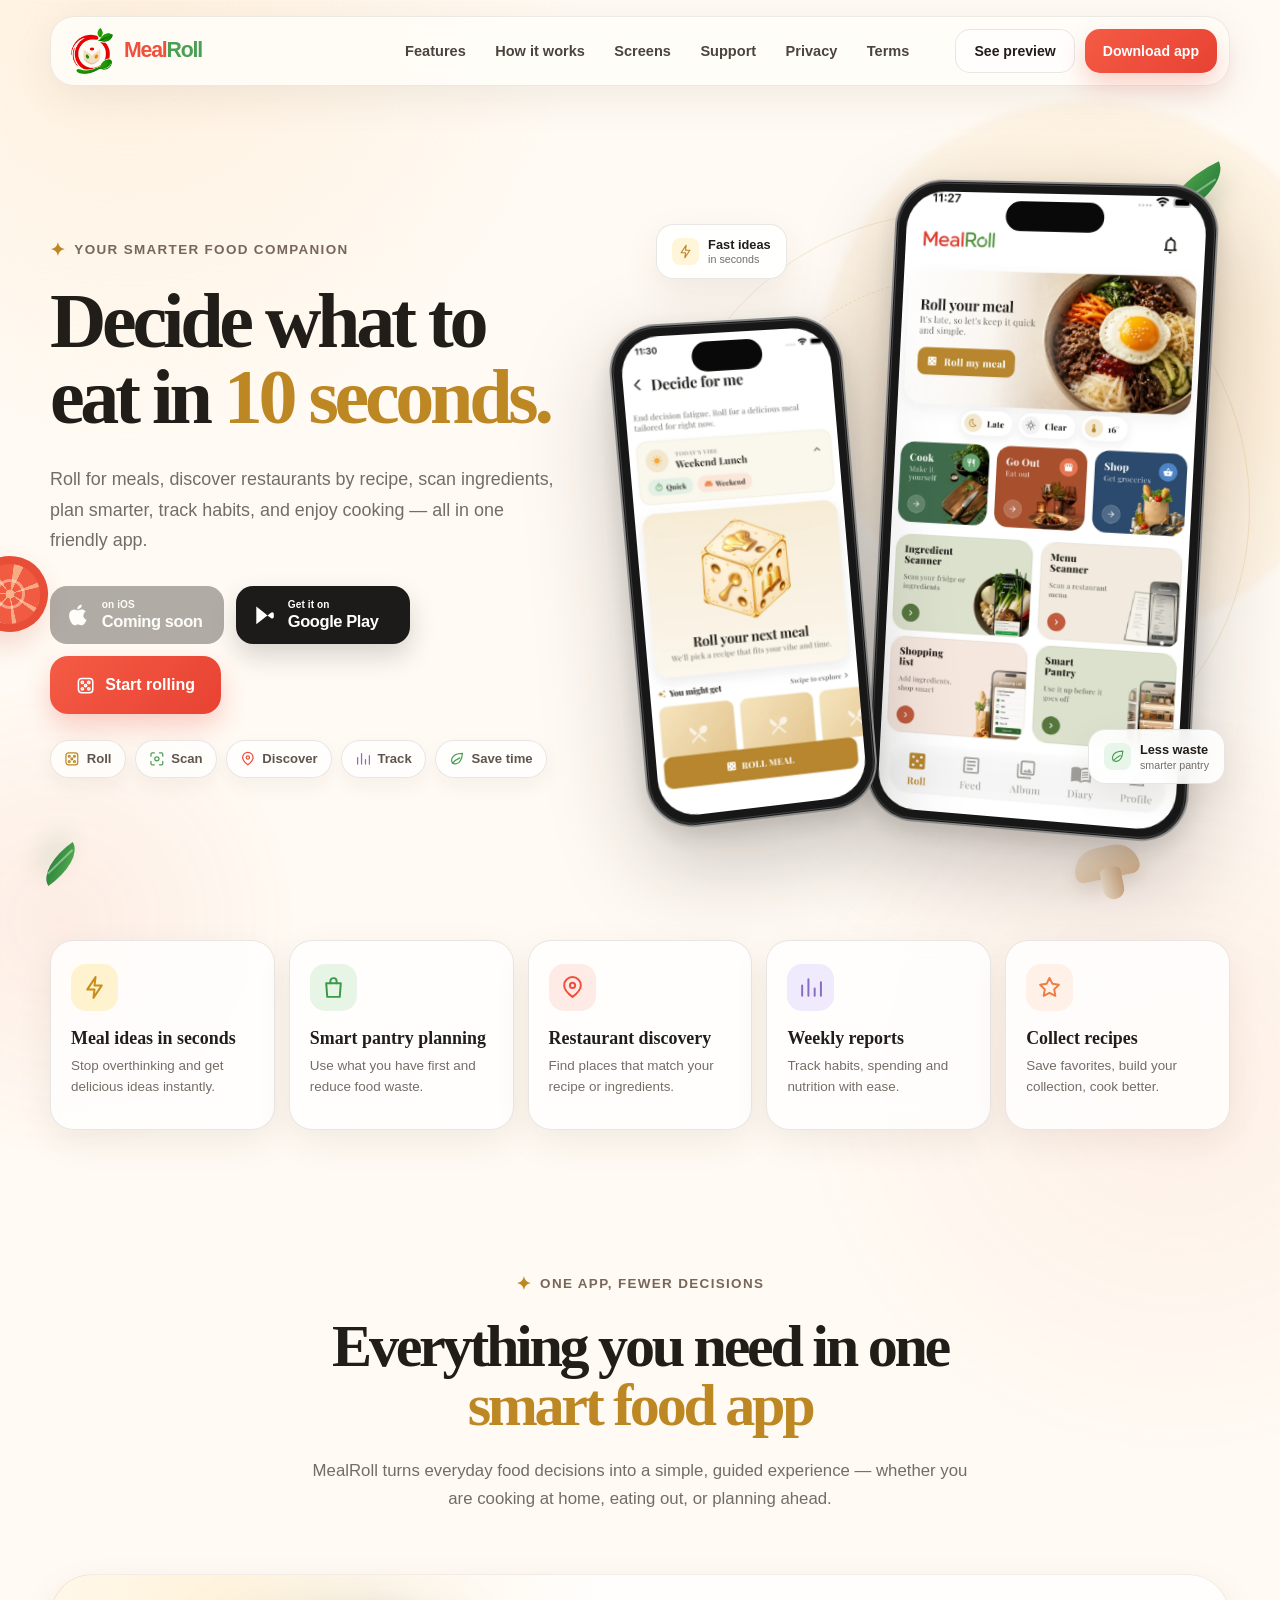
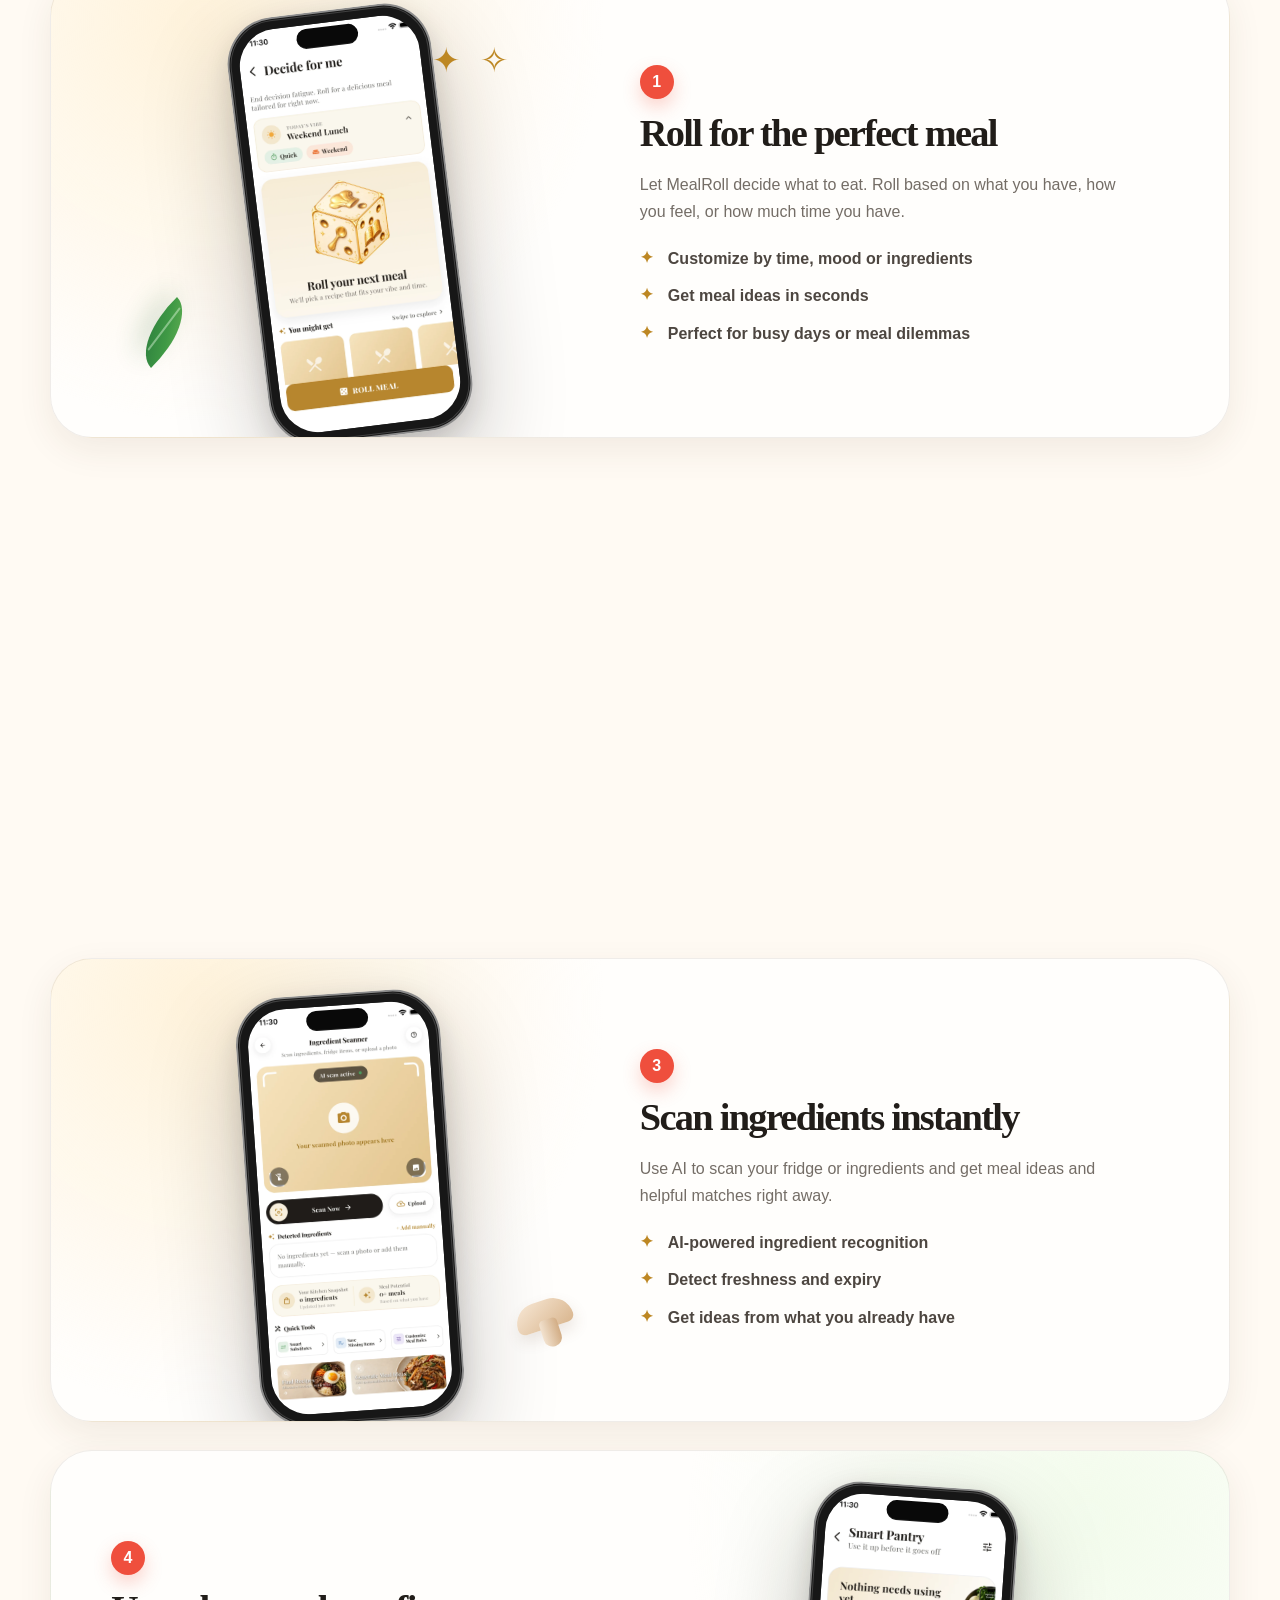
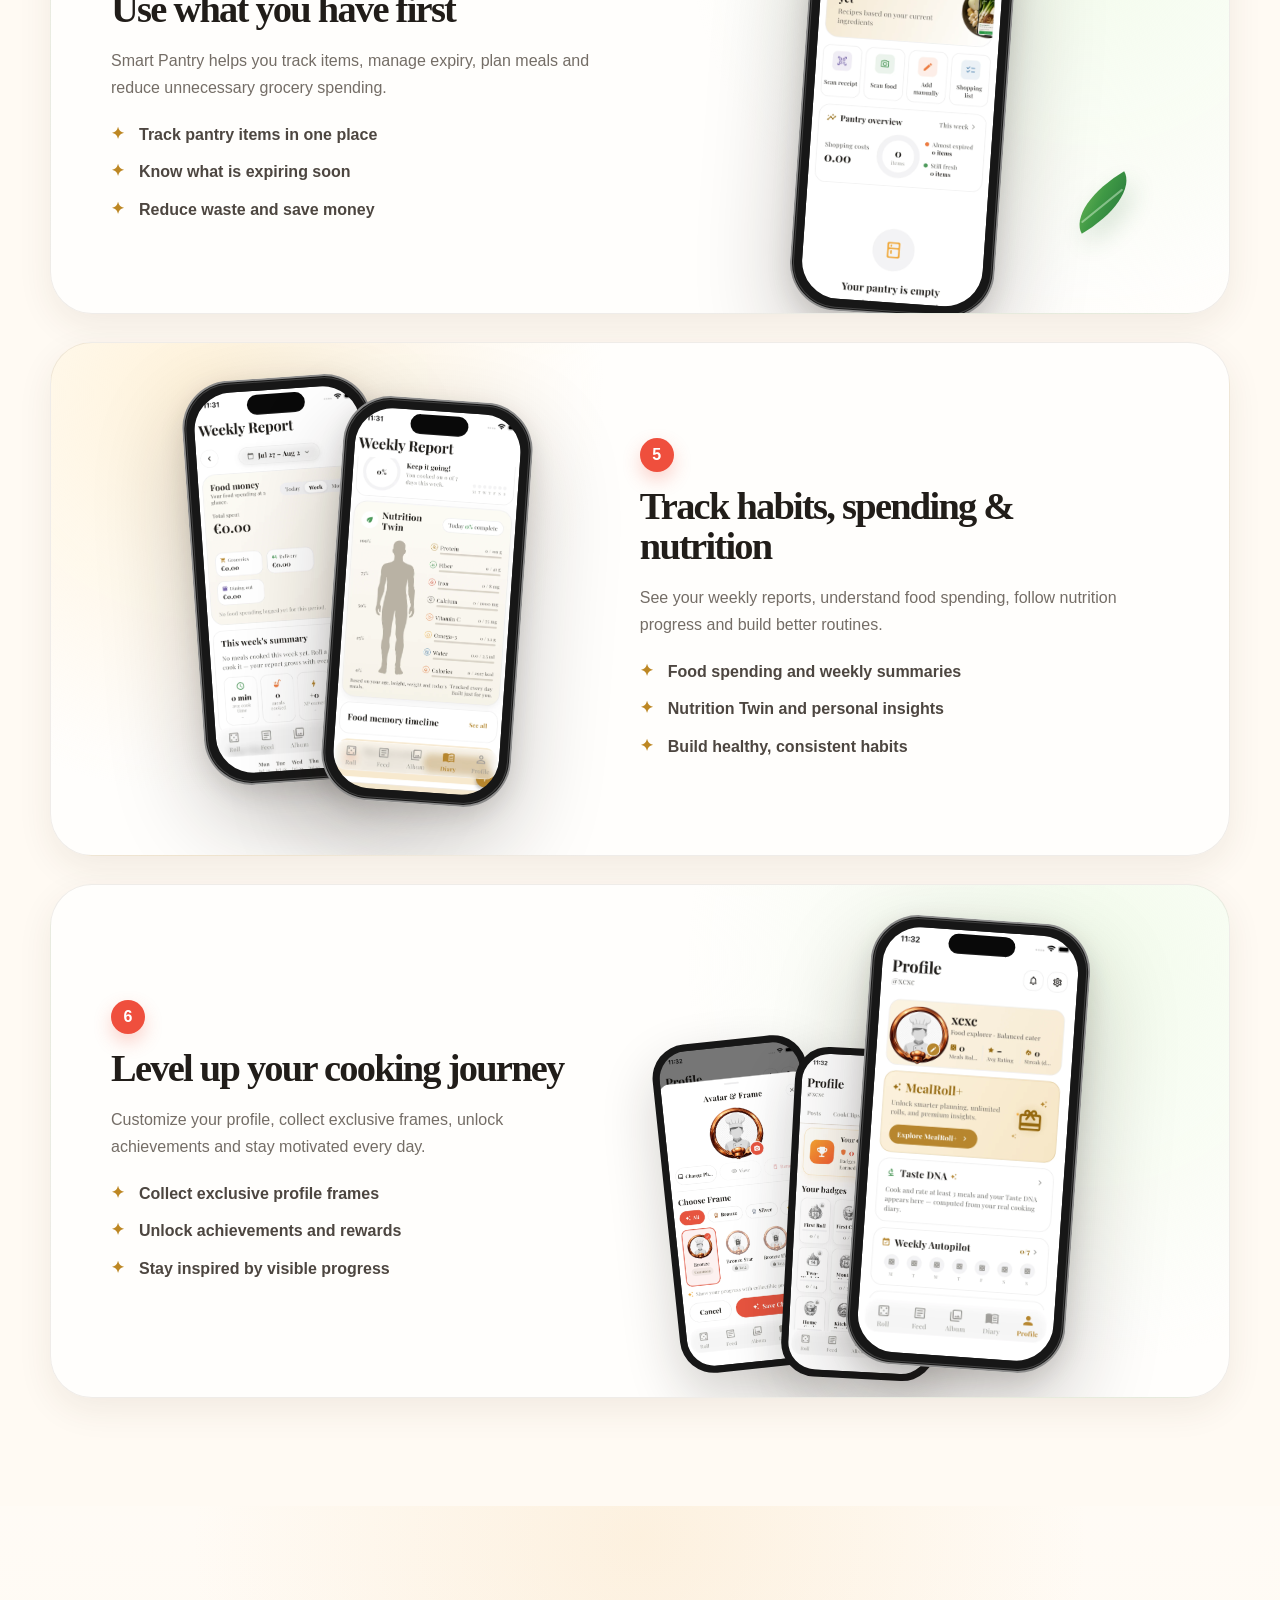
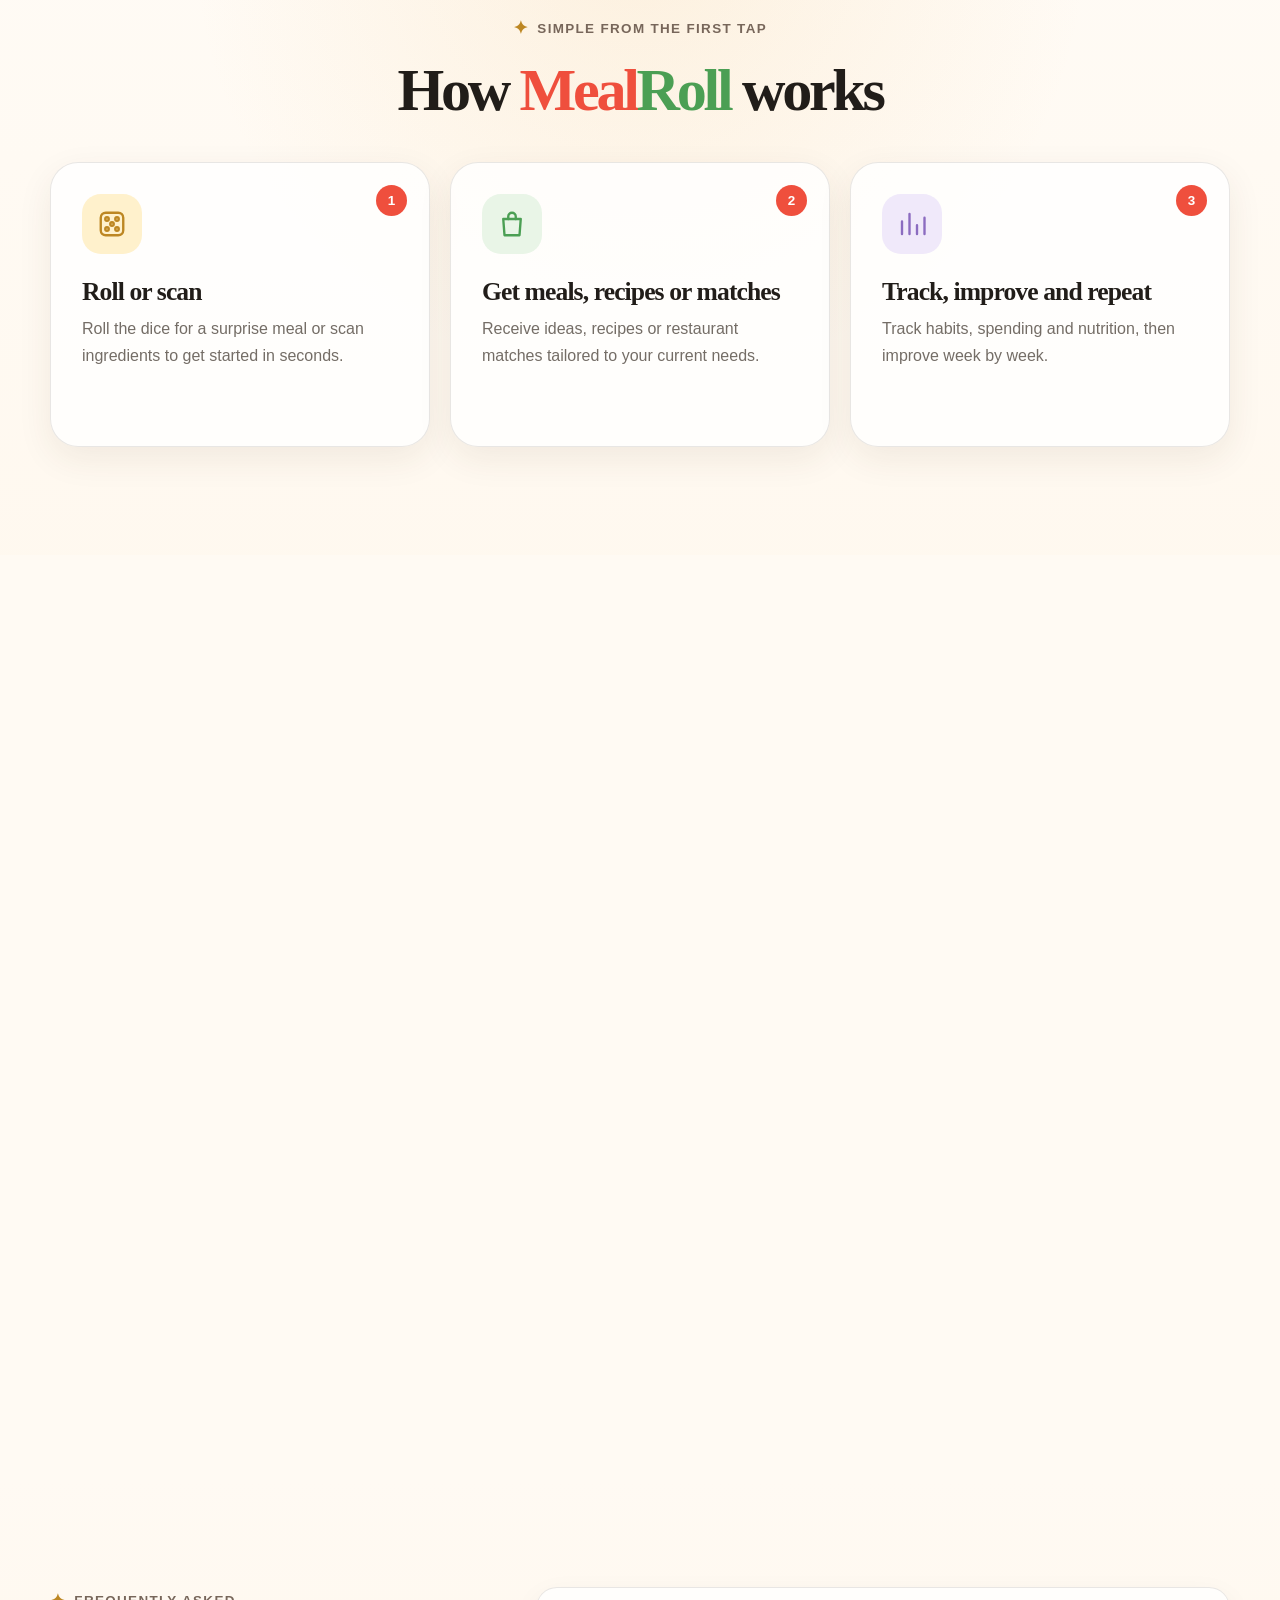
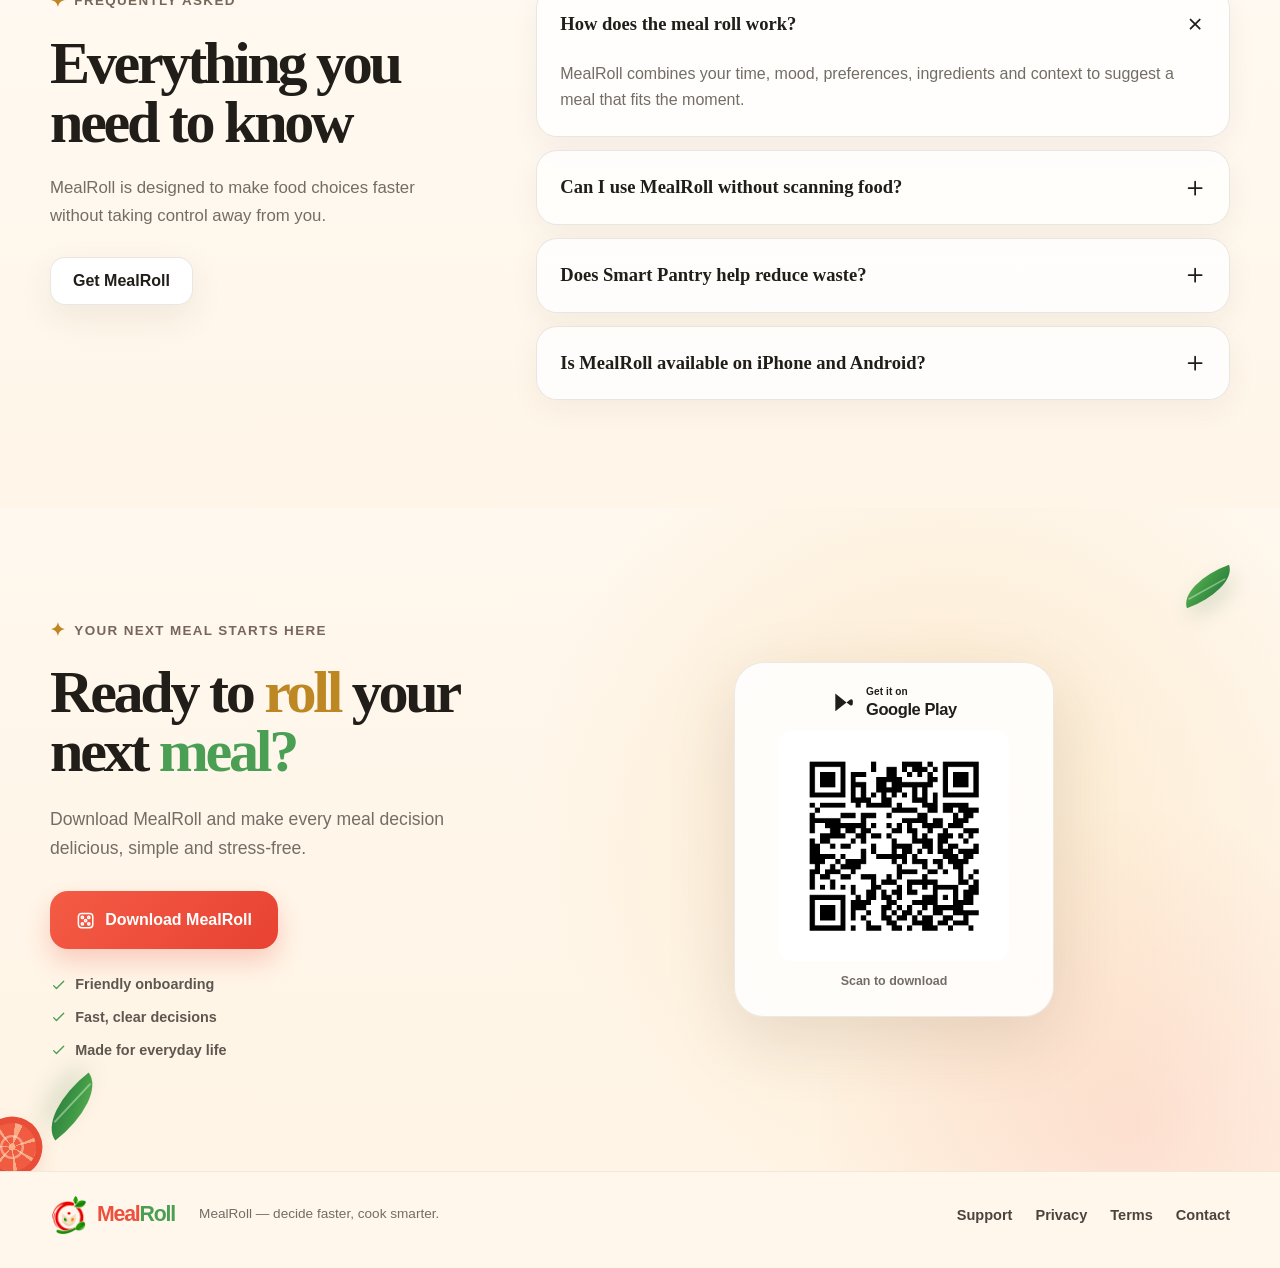
==== commit 3c85620c: "Point store buttons and QR codes at the real Play listing The App Store and Google Play links were s" ====
--- a/index.html
+++ b/index.html
@@ -95,11 +95,11 @@
           <p class="hero-lead">Roll for meals, discover restaurants by recipe, scan ingredients, plan smarter, track habits, and enjoy cooking — all in one friendly app.</p>
 
           <div class="hero-actions">
-            <a class="store-badge store-link" data-store="appStore" href="https://apps.apple.com/" target="_blank" rel="noopener">
+            <a class="store-badge store-link is-unavailable" data-store="appStore" aria-disabled="true">
               <svg class="store-icon"><use href="#i-apple"/></svg>
-              <span><small>Download on the</small><strong>App Store</strong></span>
+              <span><small>on iOS</small><strong>Coming soon</strong></span>
             </a>
-            <a class="store-badge store-link" data-store="googlePlay" href="https://play.google.com/store/apps/" target="_blank" rel="noopener">
+            <a class="store-badge store-link" data-store="googlePlay" href="https://play.google.com/store/apps/details?id=com.mealroll.app" target="_blank" rel="noopener">
               <svg class="store-icon"><use href="#i-play"/></svg>
               <span><small>Get it on</small><strong>Google Play</strong></span>
             </a>
@@ -421,7 +421,7 @@
           <span class="eyebrow"><span class="sparkle">✦</span> Your next meal starts here</span>
           <h2>Ready to <em>roll</em> your next <span>meal?</span></h2>
           <p>Download MealRoll and make every meal decision delicious, simple and stress-free.</p>
-          <a class="button button-primary button-large store-link" data-store="smart" href="#">
+          <a class="button button-primary button-large store-link" data-store="smart" href="https://play.google.com/store/apps/details?id=com.mealroll.app" target="_blank" rel="noopener">
             <svg class="icon"><use href="#i-dice"/></svg>
             Download MealRoll
           </a>
@@ -433,7 +433,7 @@
         </div>
 
         <div class="qr-grid reveal reveal-delay">
-          <a class="qr-card store-link" data-store="appStore" href="https://apps.apple.com/" target="_blank" rel="noopener">
+          <a class="qr-card store-link" data-store="appStore" aria-disabled="true" hidden>
             <div class="qr-store-heading">
               <svg class="store-icon"><use href="#i-apple"/></svg>
               <span><small>Download on the</small><strong>App Store</strong></span>
@@ -441,7 +441,7 @@
             <img src="assets/qr/appstore.png" alt="QR code for the Apple App Store" width="300" height="300" />
             <span class="qr-caption">Scan to download</span>
           </a>
-          <a class="qr-card store-link" data-store="googlePlay" href="https://play.google.com/store/apps/" target="_blank" rel="noopener">
+          <a class="qr-card store-link" data-store="googlePlay" href="https://play.google.com/store/apps/details?id=com.mealroll.app" target="_blank" rel="noopener">
             <div class="qr-store-heading">
               <svg class="store-icon"><use href="#i-play"/></svg>
               <span><small>Get it on</small><strong>Google Play</strong></span>
--- a/css/styles.css
+++ b/css/styles.css
@@ -364,6 +364,19 @@
   box-shadow: 0 16px 32px rgba(24, 22, 20, 0.23);
 }
 
+.store-link.is-unavailable {
+  cursor: default;
+  opacity: 0.55;
+  background: #6f6a64;
+  box-shadow: none;
+  pointer-events: none;
+}
+
+.store-link.is-unavailable:hover {
+  transform: none;
+  box-shadow: none;
+}
+
 .store-badge span,
 .qr-store-heading span {
   display: grid;
@@ -1294,6 +1307,16 @@
   gap: 18px;
 }
 
+.qr-grid:has(.qr-card[hidden]) {
+  grid-template-columns: minmax(0, 1fr);
+  max-width: 320px;
+  margin-inline: auto;
+}
+
+.qr-card[hidden] {
+  display: none;
+}
+
 .qr-card {
   padding: 24px;
   display: grid;
